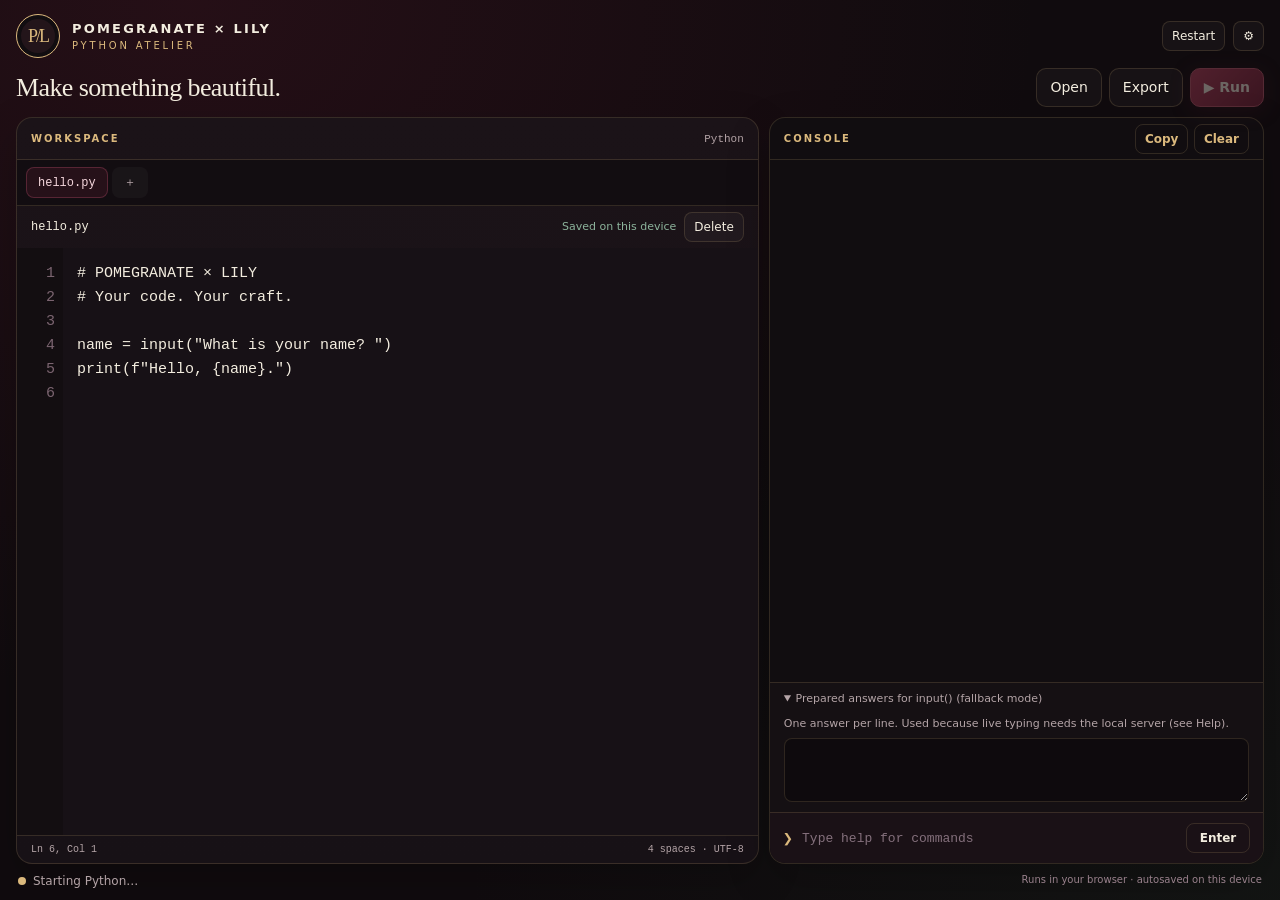
==== index.html @ aee0c2b3 "Add Atelier Coach for beginner-friendly error guidance" ====
<!DOCTYPE html>
<html lang="en">
<head>
<meta charset="utf-8">
<meta name="viewport" content="width=device-width, initial-scale=1, viewport-fit=cover, interactive-widget=resizes-content">
<meta name="theme-color" content="#160d12">
<meta name="mobile-web-app-capable" content="yes">
<meta name="apple-mobile-web-app-capable" content="yes">
<meta name="apple-mobile-web-app-status-bar-style" content="black-translucent">
<meta name="apple-mobile-web-app-title" content="Python Atelier">
<meta name="format-detection" content="telephone=no">
<link rel="manifest" href="./manifest.webmanifest">
<link rel="apple-touch-icon" sizes="180x180" href="./apple-touch-icon.png">
<link rel="icon" type="image/png" sizes="192x192" href="./icon-192.png">
<title>POMEGRANATE × LILY — Python Atelier</title>
<script src="./coi-serviceworker.js"></script>
<style>
:root{color-scheme:dark;--bg:#100b0e;--ink:#f3eddf;--mut:#b4a4a7;--gold:#dbb97d;--wine:#922f4a;--leaf:#8db49c;--line:#dbb97d29;--mono:ui-monospace,SFMono-Regular,Consolas,"Liberation Mono",monospace;--fs:15px;--vh:100dvh}
*{box-sizing:border-box}[hidden]{display:none!important}
html,body{margin:0;height:100%;background:var(--bg);color:var(--ink);font:14px/1.5 system-ui,-apple-system,"Segoe UI",sans-serif;overflow:hidden}
button,input,textarea,summary{font:inherit;color:inherit}
button{cursor:pointer;border:1px solid var(--line);background:#ffffff08;border-radius:10px;padding:8px 13px;transition:background .18s,border-color .18s,transform .18s;touch-action:manipulation}
button:hover:not(:disabled){background:#dbb97d1a;border-color:#dbb97d70}button:active:not(:disabled){transform:translateY(1px)}
button:disabled{opacity:.4;cursor:not-allowed}
:focus-visible{outline:2px solid var(--gold);outline-offset:2px}
.primary{background:linear-gradient(135deg,#b3405c,#79243b);border-color:#bd596d;font-weight:650;box-shadow:0 4px 20px #8c2c4440}
.danger{color:#f5a8b7}.tiny{font-size:12px;padding:5px 9px;border-radius:8px}.quiet{background:transparent}
.app{height:var(--vh);display:flex;flex-direction:column;padding:env(safe-area-inset-top) max(16px,env(safe-area-inset-right)) env(safe-area-inset-bottom) max(16px,env(safe-area-inset-left));background:radial-gradient(ellipse at 15% 0,#651b3040,transparent 55%),radial-gradient(ellipse at 100% 100%,#21452e2a,transparent 45%)}
.top{display:flex;align-items:center;justify-content:space-between;gap:12px;padding:14px 0 10px;flex-shrink:0}
.brand{display:flex;align-items:center;gap:12px;min-width:0}
.seal{width:44px;height:44px;flex-shrink:0;border-radius:50%;border:1px solid var(--gold);padding:0;overflow:hidden;background:#23151a;color:var(--gold);font:18px Georgia,serif;letter-spacing:-2px;box-shadow:inset 0 0 0 4px #110d10}
.seal img{width:100%;height:100%;object-fit:contain;display:block}
.bn{font-weight:600;font-size:13px;letter-spacing:2.2px}.sub{font-size:10px;letter-spacing:2.8px;text-transform:uppercase;color:var(--gold)}
.right{display:flex;align-items:center;gap:8px}
.eng{display:flex;gap:7px;align-items:center;font-size:12px;color:var(--mut);white-space:nowrap}
.dot{width:8px;height:8px;border-radius:50%;background:var(--gold)}
[data-s=ready] .dot{background:var(--leaf)}[data-s=error] .dot{background:#fa8b9f}[data-s=stopped] .dot{background:#8c7a80}[data-s=input] .dot{background:var(--leaf);box-shadow:0 0 0 4px #8db49c30}
[data-s=loading] .dot,[data-s=running] .dot,[data-s=stopping] .dot{animation:pulse 1.2s ease-in-out infinite}
@keyframes pulse{50%{opacity:.35}}
.bar{display:flex;align-items:center;justify-content:space-between;gap:12px;margin-bottom:10px;flex-shrink:0}
h1{margin:0;font:26px/1.2 Georgia,"Times New Roman",serif;letter-spacing:-.6px}
.tools{display:flex;gap:7px}
.views{display:none;gap:6px;margin-bottom:8px}.views button{flex:1}.views [aria-pressed=true]{background:#922f4a38;border-color:#b94b6c80}
.keybar{display:none;align-items:center;gap:6px;overflow-x:auto;overscroll-behavior-x:contain;padding:6px 8px;border-top:1px solid var(--line);background:#120d11;scrollbar-width:none}
.keybar::-webkit-scrollbar{display:none}.keybar button{flex:0 0 auto;min-width:40px;min-height:36px;padding:5px 9px;border-radius:8px;font:14px var(--mono);background:#ffffff08}
.ws{flex:1;min-height:0;display:grid;grid-template-columns:minmax(0,3fr) minmax(280px,2fr);gap:10px}
.panel{min-height:0;min-width:0;display:flex;flex-direction:column;border:1px solid var(--line);border-radius:16px;overflow:hidden;background:linear-gradient(180deg,#1b1318,#171116);box-shadow:0 16px 45px #0003}
.ph{display:flex;align-items:center;justify-content:space-between;gap:8px;height:42px;flex-shrink:0;padding:0 14px;border-bottom:1px solid var(--line);font-size:10px;letter-spacing:2px;color:var(--gold);font-weight:650}
.ph span.i{font:11px var(--mono);letter-spacing:0;color:var(--mut);font-weight:400}
.kbdopen{display:none;font-size:11px;letter-spacing:0;padding:5px 9px;min-height:30px}
.tabs{display:flex;gap:4px;padding:7px 9px;overflow:auto;flex-shrink:0;border-bottom:1px solid var(--line);background:#120d11}
.tab{white-space:nowrap;border-color:transparent;color:var(--mut);font:12px var(--mono);padding:6px 11px;border-radius:8px}
.tab[aria-selected=true]{background:#922f4a28;border-color:#b94b6c55;color:#f4d6dc}
.fm{display:flex;align-items:center;gap:8px;padding:6px 14px;flex-shrink:0}
.fm input{flex:1;min-width:0;border:0;background:transparent;font:12px var(--mono);padding:4px 0}
.saved{font-size:11px;color:var(--leaf);white-space:nowrap}.saved.warn{color:#ffc27a}
.es{flex:1;min-height:0;position:relative;display:flex;background:#171116}
.gut{width:46px;flex-shrink:0;margin:0;padding:14px 8px 14px 0;text-align:right;overflow:hidden;background:#130e11;color:#7b6470;font:var(--fs)/1.6 var(--mono);user-select:none}
#src{flex:1;min-width:0;resize:none;border:0;outline:0;padding:14px;margin:0;background:#171116;font:var(--fs)/1.6 var(--mono);tab-size:4;white-space:pre;overflow:auto}
.CodeMirror{height:100%;width:100%;font:var(--fs)/1.6 var(--mono);color:var(--ink);background:#171116;position:relative;overflow:hidden;direction:ltr}
.CodeMirror-scroll{overflow:scroll!important;margin-bottom:-50px;margin-right:-50px;padding-bottom:50px;height:100%;outline:0;position:relative}
.CodeMirror-sizer{position:relative;border-right:50px solid transparent}
.CodeMirror-vscrollbar,.CodeMirror-hscrollbar,.CodeMirror-scrollbar-filler,.CodeMirror-gutter-filler{position:absolute;z-index:6;display:none}
.CodeMirror-gutters{position:absolute;left:0;top:0;min-height:100%;z-index:3;background:#130e11;border-right:1px solid #dbb97d12}
.CodeMirror-gutter{white-space:normal;height:100%;display:inline-block;vertical-align:top;margin-bottom:-50px}
.CodeMirror-gutter-wrapper{position:absolute;z-index:4;background:0 0!important;border:0!important}
.CodeMirror-gutter-elt{position:absolute;cursor:default;z-index:4}
.CodeMirror-linenumber{padding:0 10px 0 7px;min-width:28px;text-align:right;color:#7b6470;white-space:nowrap}
.CodeMirror-lines{padding:14px 0;cursor:text;min-height:1px}
.CodeMirror pre.CodeMirror-line{padding:0 14px;margin:0;border:0;background:0 0;font:inherit;white-space:pre;word-wrap:normal;color:inherit;position:relative;z-index:2;overflow:visible}
.CodeMirror-wrap pre.CodeMirror-line{white-space:pre-wrap;word-break:normal}
.CodeMirror-scroll,.CodeMirror-sizer,.CodeMirror-gutter,.CodeMirror-gutters,.CodeMirror-linenumber{box-sizing:content-box}
.CodeMirror-code{outline:0}.CodeMirror-code>div{position:relative}
.CodeMirror-measure{position:absolute;width:100%;height:0;overflow:hidden;visibility:hidden}.CodeMirror-measure pre{position:static}
div.CodeMirror-cursors{visibility:hidden;position:relative;z-index:3}.CodeMirror-focused div.CodeMirror-cursors{visibility:visible}
.CodeMirror-cursor{position:absolute;pointer-events:none;border-left:2px solid var(--gold);width:0}
.CodeMirror-selected{background:#8e3c5c50}.CodeMirror-matchingbracket{color:var(--gold)!important;background:#dbb97d1c}
.CodeMirror-linebackground{position:absolute;inset:0;z-index:0}.cm-err{background:#d9446a30}
.cm-keyword{color:#ef93b0}.cm-atom,.cm-number{color:#deb980}.cm-def{color:#f1d6b3}.cm-variable{color:#eee4db}.cm-variable-2,.cm-property{color:#b5c9d8}.cm-variable-3{color:#c6b2df}.cm-operator{color:#d6bac7}.cm-comment{color:#a08492;font-style:italic}.cm-string,.cm-string-2{color:#a5c9a6}.cm-meta,.cm-builtin{color:#dfc1a2}.cm-error{color:#ff9aae}
.foot{height:28px;display:flex;align-items:center;justify-content:space-between;padding:0 14px;border-top:1px solid var(--line);font:10px var(--mono);color:var(--mut);flex-shrink:0}
.con{background:#110d10}
#out{flex:1;min-height:80px;margin:0;padding:14px;overflow:auto;overscroll-behavior:contain;font:13px/1.7 var(--mono);white-space:pre-wrap;overflow-wrap:anywhere;tab-size:4}
#out .info{color:#a996a0}#out .cmd{color:var(--gold)}#out .err{color:#f4a4b5}#out .ok{color:var(--leaf)}#out .in{color:var(--gold);font-weight:600}
#out button.jump{display:block;margin:6px 0;font:12px var(--mono);color:var(--gold)}
.coach{display:none;border-top:1px solid #dbb97d35;background:linear-gradient(180deg,#21171d,#171116);padding:11px 13px}
.coach.show{display:block}
.coachhead{display:flex;align-items:center;justify-content:space-between;gap:8px;margin-bottom:6px}
.coachhead strong{font-size:11px;letter-spacing:1.4px;color:var(--gold)}
.coachbadge{font:10px var(--mono);color:var(--mut)}
.coach p{margin:4px 0;color:#d8cbd1;font-size:12px;line-height:1.45}
.coach code{display:block;margin:8px 0;padding:8px 9px;border:1px solid var(--line);border-radius:8px;background:#0e0a0d;color:#f1e7df;font:12px/1.45 var(--mono);white-space:pre-wrap;overflow-wrap:anywhere}
.coachactions{display:flex;gap:7px;flex-wrap:wrap;margin-top:8px}
.coachactions button{font-size:11px;padding:6px 9px}
details{border-top:1px solid var(--line);background:#151013}summary{cursor:pointer;color:var(--mut);padding:8px 14px;font-size:11px}
details p{margin:0 14px 6px;color:var(--mut);font-size:11px}
details textarea{display:block;width:calc(100% - 28px);height:64px;margin:0 14px 10px;resize:vertical;background:#0e0a0d;border:1px solid var(--line);border-radius:8px;padding:8px;font:12px/1.5 var(--mono)}
.inputhint{display:none;padding:8px 13px 0;border-top:1px solid var(--line);background:#1d1a14;color:var(--leaf);font:700 11px var(--sans);letter-spacing:.2px}
.inputhint.show{display:block}
.cmdrow{display:flex;align-items:center;gap:9px;padding:10px 13px;border-top:1px solid var(--line);background:#1a1116;flex-shrink:0}
.cmdrow[data-m=input]{background:#1d1a14;box-shadow:inset 0 2px 0 var(--leaf)}
.pr{color:var(--gold);font:17px var(--mono)}
.cmdrow[data-m=input] .pr{font:700 10px var(--sans);letter-spacing:.8px;color:var(--leaf)}
.cmdrow input{flex:1;min-width:0;padding:6px 0;background:transparent;border:0;outline:0;font:13px var(--mono)}
.cmdrow input::placeholder{color:#84707c}
.cmdrow[data-m=input] input::placeholder{color:#bcaab3}
#sendb{min-width:64px;font-weight:700}
.cmdrow[data-m=input] #sendb{background:var(--berry);border-color:#d96586;color:#fff}
.bot{display:flex;justify-content:space-between;padding:8px 2px 10px;color:#99818c;font-size:10px;flex-shrink:0}
.toast{position:fixed;bottom:calc(24px + env(safe-area-inset-bottom));left:50%;transform:translate(-50%,12px);opacity:0;pointer-events:none;background:#30212a;border:1px solid var(--line);border-radius:12px;padding:10px 18px;z-index:30;font-size:13px;transition:opacity .2s,transform .2s;max-width:90vw}
.toast.show{opacity:1;transform:translate(-50%,0)}
dialog{background:#21171d;color:var(--ink);border:1px solid #dbb97d40;border-radius:18px;width:min(440px,calc(100% - 32px));padding:22px}
dialog::backdrop{background:#080508c0}dialog h2{font:22px Georgia,serif;margin:0 0 12px}dialog p,dialog li{color:var(--mut);font-size:13px}
.row{display:flex;gap:8px;justify-content:space-between;align-items:center;padding:10px 0;border-bottom:1px solid var(--line);font-size:13px}
.vh{position:absolute;width:1px;height:1px;overflow:hidden;clip:rect(0,0,0,0)}
*{scrollbar-width:thin;scrollbar-color:#68415088 transparent}
@media(max-width:800px){
 .app{padding-left:8px;padding-right:8px;height:var(--vh)}
 h1,.bn+.sub,.bot span+span{display:none}
 .bn{font-size:11px;letter-spacing:1.4px}
 .top{padding:7px 2px 6px}
 .seal{width:38px;height:38px}
 .right{gap:6px}
 .bot .eng{font-size:11px;max-width:180px;overflow:hidden;text-overflow:ellipsis}
 .kbdopen{display:inline-flex;align-items:center;gap:5px}
 .bar{margin-bottom:7px;padding:0 2px}
 .bar .tools{width:100%;justify-content:flex-end}
 .bar .tools #run,.bar .tools #stop,#openb{display:none}
 .tools button{padding:8px 10px;min-height:40px}
 .ws{order:2;grid-template-columns:1fr;gap:0}
 .panel{border-radius:12px}
 .views{order:3;display:grid;grid-template-columns:1fr minmax(104px,1.15fr) 1fr;gap:7px;margin:8px 0 0;padding:6px;border:1px solid var(--line);border-radius:15px;background:#130e12;box-shadow:0 -8px 28px #0003}
 .views button{min-height:44px;padding:8px 10px;font-weight:650}
 .views #mrun{box-shadow:none}
 .ws[data-v=code] .con,.ws[data-v=console] .ed{display:none}
 .cmdrow{padding:9px 10px}.cmdrow input,#src{font-size:16px}
 .fm{padding:5px 10px}.saved{max-width:42%;overflow:hidden;text-overflow:ellipsis}
 .ph{height:38px;padding:0 10px}.tabs{padding:6px 7px}.foot{padding:0 10px}
 .bot{order:4;padding:6px 2px 3px}
 body.coding .top,body.coding .bar,body.coding .bot,body.coding .views{display:none}
 body.coding .ed .ph,body.coding .ed .tabs,body.coding .ed .fm,body.coding .ed .foot,body.coding .ed .keybar{display:none}
 body.coding .app{padding:0;height:var(--vh);overscroll-behavior:none}
 body.coding .ws{order:1;display:block;height:100%;min-height:0}
 body.coding .panel{height:100%;border:0;border-radius:0;box-shadow:none}
 body.coding .ed{height:100%;min-height:0}
 body.coding .ed .es{height:100%;min-height:0;flex:1}
 body.coding .CodeMirror,body.coding #src{height:100%!important}
 body.coding .CodeMirror-lines{padding-top:10px;padding-bottom:14px}
 body.coding .CodeMirror pre.CodeMirror-line{padding-left:10px;padding-right:10px}
 body.coding .CodeMirror-linenumber{padding-left:4px;padding-right:8px}
}
body.coding .top,body.coding .bar,body.coding .bot,body.coding .views{display:none!important}
body.coding .ed .ph,body.coding .ed .tabs,body.coding .ed .fm,body.coding .ed .foot,body.coding .ed .keybar{display:none!important}
body.coding .app{padding:0!important;height:var(--vh);overscroll-behavior:none}
body.coding .ws{order:1!important;display:block!important;height:100%;min-height:0}
body.coding .panel{height:100%;border:0;border-radius:0;box-shadow:none}
body.coding .ed{display:flex!important;height:100%;min-height:0}
body.coding .ed .es{height:100%;min-height:0;flex:1}
body.coding .CodeMirror,body.coding #src{height:100%!important}
@media(prefers-reduced-motion:reduce){*{animation:none!important;transition:none!important}}
</style>
</head>
<body>
<div class="app">
<header class="top">
 <div class="brand"><button class="seal" id="sealb" aria-label="Upload your brand seal" title="Upload your Pomegranate × Lily seal"><span>P/L</span></button>
 <div><div class="bn">POMEGRANATE × LILY</div><div class="sub">Python atelier</div></div></div>
 <div class="right"><button class="tiny" id="restart" title="Restart Python: clears variables, runtime files and pip packages; editor files are kept">Restart</button><button class="tiny" id="sett" aria-label="Settings">⚙</button></div>
</header>
<div class="bar"><h1>Make something beautiful.</h1>
 <div class="tools"><button id="openb" title="Import text files">Open</button><button id="exp" title="Download current file">Export</button><button id="run" class="primary" disabled title="Run (Ctrl/⌘ + Enter)">▶ Run</button><button id="stop" class="danger" hidden title="Stop (Ctrl+C in the console)">■ Stop</button></div></div>
<div class="views" role="group" aria-label="Mobile workspace controls"><button id="vcode" aria-pressed="true">⌨ Code</button><button id="mrun" class="primary" disabled>▶ Run</button><button id="vcon" aria-pressed="false">▤ Console</button></div>
<main class="ws" id="ws" data-v="code">
 <section class="panel ed" aria-label="Code editor">
  <div class="ph"><span>WORKSPACE</span><span><button type="button" class="tiny quiet kbdopen" id="kbdopen" aria-label="Show coding keyboard">⌨ Keyboard</button><span class="i" id="etype">Python</span></span></div>
  <div class="tabs" id="tabs" role="tablist" aria-label="Files"></div>
  <div class="fm"><label class="vh" for="fname">Filename (Enter to rename)</label><input id="fname" spellcheck="false" autocomplete="off" autocapitalize="off"><span class="saved" id="saved" role="status">Saved on this device</span><button class="tiny" id="del" aria-label="Delete this file">Delete</button></div>
  <div class="es" id="es"><pre class="gut" id="gut" aria-hidden="true">1</pre><textarea id="src" aria-label="Source code" wrap="off" spellcheck="false" autocomplete="off" autocorrect="off" autocapitalize="off"></textarea></div>
  <div class="keybar" id="keybar" aria-label="Python coding keys">
   <button type="button" data-key="    ">Tab</button><button type="button" data-key="(">(</button><button type="button" data-key=")">)</button>
   <button type="button" data-key=":">:</button><button type="button" data-key="&quot;">"</button><button type="button" data-key="'">'</button>
   <button type="button" data-key="[">[</button><button type="button" data-key="]">]</button><button type="button" data-key="{">{</button>
   <button type="button" data-key="}">}</button><button type="button" data-key="#">#</button><button type="button" data-key="_">_</button>
  </div>
  <div class="foot"><span id="cur">Ln 1, Col 1</span><span id="einfo">4 spaces · UTF-8</span></div>
 </section>
 <section class="panel con" aria-label="Python console">
  <div class="ph"><span>CONSOLE</span><span><span class="i" id="rt"></span> <button class="tiny quiet" id="copy">Copy</button> <button class="tiny quiet" id="clear">Clear</button></span></div>
  <pre id="out" tabindex="0" role="log" aria-label="Console output"></pre>
  <section class="coach" id="coach" aria-live="polite" aria-label="Atelier Coach">
   <div class="coachhead"><strong>ATELIER COACH</strong><span class="coachbadge" id="coachbadge">Likely explanation</span></div>
   <p id="coachmsg"></p>
   <code id="coachcode" hidden></code>
   <div class="coachactions"><button type="button" class="tiny quiet" id="coachline" hidden>Show line</button><button type="button" class="tiny" id="coachapply" hidden>Apply likely fix</button><button type="button" class="tiny quiet" id="coachclose">Dismiss</button></div>
  </section>
  <details id="prep" hidden><summary>Prepared answers for input() (fallback mode)</summary><p>One answer per line. Used because live typing needs the local server (see Help).</p><textarea id="prept" aria-label="Prepared input lines" spellcheck="false"></textarea></details>
  <div class="inputhint" id="inputhint" role="status">Python is waiting for your answer ↓</div>
  <form class="cmdrow" id="cf" data-m="cmd"><span class="pr" id="pr" aria-hidden="true">❯</span><label class="vh" for="ci" id="cil">Console command</label><input id="ci" enterkeyhint="send" autocomplete="off" autocorrect="off" autocapitalize="off" spellcheck="false" placeholder="Type help for commands"><button type="submit" class="tiny quiet" id="sendb" aria-label="Enter command">Enter</button></form>
 </section>
</main>
<footer class="bot"><span class="eng" id="eng" data-s="loading" role="status" aria-live="polite"><span class="dot" aria-hidden="true"></span><span id="engl">Starting Python…</span></span><span>Runs in your browser · autosaved on this device</span></footer>
</div>
<div class="toast" id="toast" role="status"></div>
<input type="file" id="filef" multiple accept=".py,.txt,.json,.csv,.md,.yaml,.yml,.toml,.ini" hidden>
<input type="file" id="sealf" accept="image/png,image/jpeg,image/webp,image/gif" hidden>
<dialog id="sd"><h2>Your atelier.</h2>
 <div class="row"><span>Font size</span><span><button class="tiny" id="fd" aria-label="Smaller">−</button> <span id="fv">15px</span> <button class="tiny" id="fu" aria-label="Larger">＋</button></span></div>
 <div class="row"><span>Clear console on each run</span><input type="checkbox" id="clr" aria-label="Clear console on each run"></div>
 <div class="row"><span>Brand seal</span><span><button class="tiny" id="su">Upload</button> <button class="tiny" id="sr">Remove</button></span></div>
 <h2 style="margin-top:18px">Help</h2>
 <ul><li><b>Live input():</b> on GitHub Pages, <code>coi-serviceworker.js</code> enables the browser isolation required for terminal input. The first visit may reload once automatically. If isolation is unavailable (for example, in some private-browsing modes), the Prepared answers fallback appears instead.</li>
 <li><b>Stop:</b> normally interrupts the running program and keeps Python state. If the browser cannot provide cross-origin isolation, Stop safely restarts Python instead.</li>
 <li><b>Reset on restart:</b> variables, files your programs create, and pip packages are cleared. Editor files are never touched.</li></ul>
 <div style="text-align:right;margin-top:14px"><button id="sdc">Done</button></div></dialog>
<script type="text/plain" id="wsrc">
let py,runFile,ctl,data,intr,interactive=false,queue=[],seg=[],n=0,cap=0,last=0,cancelled=false,runId=0,busy=false;
const dec=new TextDecoder(),LIM=300000;
const post=(t,o={})=>postMessage({type:t,runId,...o});
function flush(){if(seg.length){post('out',{seg});seg=[];n=0}last=performance.now()}
function out(t,k){if(!t)return;if(cap>=LIM){if(cap===LIM){flush();post('out',{seg:[{t:'\n[Output limit reached; the rest of this run is not shown.]\n',k:'info'}]});cap++}return}
 t=t.slice(0,LIM-cap);cap+=t.length;const l=seg[seg.length-1];if(l&&l.k===k)l.t+=t;else seg.push({t,k});n+=t.length;if(n>4000||performance.now()-last>60)flush()}
onmessage=async({data:m})=>{
 if(m.type==='init'){try{
  if(m.ctl){ctl=new Int32Array(m.ctl);data=new Uint8Array(m.data);intr=new Int32Array(m.intr);interactive=true}
  const {loadPyodide}=await import(m.cdn+'pyodide.mjs');py=await loadPyodide({indexURL:m.cdn});
  py.FS.mkdirTree('/workspace');py.FS.chdir('/workspace');if(intr)py.setInterruptBuffer(intr);
  py.registerJsModule('pl_bridge',{write:(k,t)=>out(t,k),interactive:()=>interactive,cancelled:()=>cancelled,
   read_line(){flush();
    if(!interactive){if(queue.length){const l=queue.shift();out(l+'\n','in');return l}return null}
    Atomics.store(ctl,0,1);post('need-input');
    while(Atomics.load(ctl,0)===1)Atomics.wait(ctl,0,1);
    const s=Atomics.load(ctl,0),len=Atomics.load(ctl,1);Atomics.store(ctl,0,0);
    if(s===3){cancelled=true;return null}if(len<0)return null;
    const c=new Uint8Array(len);c.set(data.subarray(0,len));return dec.decode(c)}});
  py.runPython(m.py);runFile=py.globals.get('run_file');
  postMessage({type:'ready',runId:0,v:py.runPython('import sys\nsys.version.split()[0]')});
 }catch(e){postMessage({type:'fatal',runId:0,message:String(e&&e.message||e)})}return}
 if(!py||busy)return;busy=true;runId=m.runId;cancelled=false;cap=0;queue=m.queue||[];const t0=performance.now();let st='ok';
 try{
  for(const f of m.removed)try{py.FS.unlink('/workspace/'+f)}catch{}
  for(const k in m.files)py.FS.writeFile('/workspace/'+k,m.files[k]);
  if(m.type==='run'){
   post('progress',{label:'Loading packages…'});
   try{await py.loadPackagesFromImports(m.imports)}catch(e){out('Package load problem: '+e.message+'\n','err')}
   post('progress',{label:'Running Python'});st=runFile(m.file,JSON.stringify(m.args));
  }else if(m.op==='ls'){
   const rows=py.FS.readdir('/workspace').filter(f=>f!=='.'&&f!=='..').sort().map(f=>{const s=py.FS.stat('/workspace/'+f);return (py.FS.isDir(s.mode)?f+'/':f)+'  '+s.size+' B'+(m.names.includes(f)?'':'  (runtime only)')});
   out((rows.join('\n')||'(empty)')+'\n','out');
  }else if(m.op==='cat'){
   if(/[\/\\]/.test(m.arg))throw Error('Use a plain filename.');
   const t=py.FS.readFile('/workspace/'+m.arg,{encoding:'utf8'});out(t.slice(0,100000)+(t.endsWith('\n')?'':'\n'),'out');
  }else if(m.op==='pip'){
   post('progress',{label:'Installing packages…'});py.globals.set('_pk',m.args.join(' '));
   await py.loadPackage('micropip');await py.runPythonAsync('import micropip\nawait micropip.install(_pk.split())');out('Installed: '+m.args.join(' ')+' (cleared when Python restarts)\n','ok');
  }
 }catch(e){out(String(e&&e.message||e)+'\n','err');st='error'}
 flush();busy=false;post('done',{st,ms:performance.now()-t0});
};
</script>
<script type="text/plain" id="psrc">
import sys, io, builtins, traceback, importlib, linecache, types, os, json, atexit
import pl_bridge as B
sys.dont_write_bytecode = True
class _W(io.RawIOBase):
    def __init__(s, k): s.k = k
    def writable(s): return True
    def write(s, b):
        B.write(s.k, bytes(b).decode('utf-8', 'replace')); return len(b)
class _In(io.TextIOBase):
    def readable(s): return True
    def readline(s, size=-1):
        l = B.read_line()
        return '' if l is None else l + '\n'
OUT = io.TextIOWrapper(_W('out'), encoding='utf-8', errors='backslashreplace', write_through=True)
ERR = io.TextIOWrapper(_W('err'), encoding='utf-8', errors='backslashreplace', write_through=True)
IN = _In()
def _input(prompt=''):
    if prompt != '': sys.stdout.write(str(prompt))
    sys.stdout.flush()
    l = B.read_line()
    if l is None:
        if B.cancelled(): raise KeyboardInterrupt
        raise EOFError('EOF when reading a line' if B.interactive() else
            'input() needs an answer but no prepared answers are left (add lines under "Prepared answers", or use serve.py for live typing).')
    return l
def run_file(name, args_json):
    path = '/workspace/' + name
    sys.stdout, sys.stderr, sys.stdin, builtins.input = OUT, ERR, IN, _input
    sys.argv = [name] + json.loads(args_json)
    os.chdir('/workspace')
    if '/workspace' not in sys.path: sys.path.insert(0, '/workspace')
    for k, m in list(sys.modules.items()):
        f = getattr(m, '__file__', None)
        if isinstance(f, str) and f.startswith('/workspace/'): del sys.modules[k]
    importlib.invalidate_caches(); linecache.clearcache()
    main = types.ModuleType('__main__'); main.__file__ = path
    old = sys.modules.get('__main__'); sys.modules['__main__'] = main
    status = 'ok'
    try:
        with open(path, encoding='utf-8') as f: code = compile(f.read(), path, 'exec')
        exec(code, main.__dict__)
    except SystemExit as e:
        if e.code not in (None, 0):
            ERR.write('Program exited with status %s\n' % e.code if isinstance(e.code, int) else '%s\n' % e.code)
            status = 'error'
    except BaseException as e:
        status = 'error'
        tb = e.__traceback__.tb_next if e.__traceback__ else None
        te = traceback.TracebackException(type(e), e, tb)
        te.stack = traceback.StackSummary.from_list([f for f in te.stack if f.filename != run_file.__code__.co_filename])
        ERR.write(''.join(te.format()).replace('File "/workspace/', 'File "'))
        if isinstance(e, SyntaxError):
            msg = getattr(e, 'msg', '') or ''
            if 'Perhaps you forgot a comma?' in msg:
                ERR.write('\nAtelier hint: Python is guessing here. Check the highlighted line, especially just before the ^ marker. Two values may need a comma, but the real problem could also be a missing operator, quote, bracket, or other separator.\n')
        if isinstance(e, ModuleNotFoundError) and e.name:
            ERR.write('Hint: "%s" is not a built-in module. If it is a pure-Python package, type  pip install %s  in the console, then Run again.\n' % (e.name, e.name.split('.')[0]))
    finally:
        try: atexit._run_exitfuncs()
        except BaseException: pass
        if old is not None: sys.modules['__main__'] = old
    return status
</script>
<script>
'use strict';
const $=id=>document.getElementById(id);
const KEY='pl.atelier.v2',OLD='pl.atelier.v1',SK='pl.atelier.v2.seal',HK='pl.atelier.v2.hist',PK='pl.atelier.v2.prefs';
const CDN='https://cdn.jsdelivr.net/pyodide/v314.0.7/full/';
const iso=self.crossOriginIsolated===true&&typeof SharedArrayBuffer==='function';
const store={get(k){try{return localStorage.getItem(k)}catch{return null}},set(k,v){try{localStorage.setItem(k,v);return true}catch{return false}}};
const okName=n=>typeof n==='string'&&n&&n.length<=100&&n!=='.'&&n!=='..'&&!/[\/\\\x00-\x1f\x7f]/.test(n);
const starter='# POMEGRANATE × LILY\n# Your code. Your craft.\n\nname = input("What is your name? ")\nprint(f"Hello, {name}.")\n';
let files=Object.create(null),active='',seal=store.get(SK)||'',prefs={fs:15,clr:false},saveOK=true,timer=0,cm=null,docs=Object.create(null),hist=[],hi=0,draft='',errText='';
(function load(){let s=null;try{s=JSON.parse(store.get(KEY)||store.get(OLD)||'null')}catch{}
 if(s&&s.files&&typeof s.files==='object')for(const[n,t]of Object.entries(s.files))if(okName(n)&&typeof t==='string')files[n]=t;
 if(!Object.keys(files).length)files['hello.py']=starter;
 active=files[s&&s.active]!==undefined?s.active:Object.keys(files)[0];
 if(!seal&&s&&/^data:image\//.test(s.seal||''))seal=s.seal;
 try{prefs={...prefs,...JSON.parse(store.get(PK)||'{}')}}catch{}try{hist=JSON.parse(store.get(HK)||'[]').filter(x=>typeof x==='string').slice(-100)}catch{}hi=hist.length;
 if(store.get(KEY)===null&&!store.set(KEY,JSON.stringify({files,active}))){saveOK=false}})();
function toast(m){const t=$('toast');t.textContent=m;t.classList.add('show');clearTimeout(toast.t);toast.t=setTimeout(()=>t.classList.remove('show'),3000)}
function setSaved(m,warn){$('saved').textContent=m;$('saved').classList.toggle('warn',!!warn)}
function persist(){clearTimeout(timer);files[active]=ed.get();saveOK=store.set(KEY,JSON.stringify({files,active}));
 setSaved(saveOK?'Saved on this device':'⚠ NOT saved — storage blocked or full. Export your files.',!saveOK)}
function changed(){files[active]=ed.get();setSaved('Saving…',true);clearTimeout(timer);timer=setTimeout(persist,400);if(cm)cm.eachLine(l=>cm.removeLineClass(l,'background','cm-err'))}
function savePrefs(){store.set(PK,JSON.stringify(prefs))}
/* ---------- editor (CodeMirror when available, textarea otherwise; every edit path ends in changed()) ---------- */
const ta=$('src');let gutN=0;
const ed={get:()=>cm?cm.getValue():ta.value,focus:()=>cm?cm.focus():ta.focus(),
 goto(line){if(cm){cm.setCursor(line-1,0);cm.addLineClass(line-1,'background','cm-err');cm.scrollIntoView({line:line-1,ch:0},80);cm.focus()}else{const i=ta.value.split('\n').slice(0,line-1).join('\n').length+(line>1?1:0);ta.focus();ta.setSelectionRange(i,i)}}};
function doc(n){return docs[n]||(docs[n]=CodeMirror.Doc(files[n],n.endsWith('.py')?'python':null))}
function gutter(){const c=ta.value.split('\n').length;if(c!==gutN){gutN=c;$('gut').textContent=Array.from({length:c},(_,i)=>i+1).join('\n')}$('gut').scrollTop=ta.scrollTop}
function cursor(){let l,c;if(cm){const p=cm.getCursor();l=p.line+1;c=p.ch+1}else{const b=ta.value.slice(0,ta.selectionStart).split('\n');l=b.length;c=b[b.length-1].length+1}$('cur').textContent='Ln '+l+', Col '+c}
let codingBaseH=0,sawKeyboard=false;
function mobileCoding(on){
 if(on&&!matchMedia('(max-width:800px)').matches)return;
 const was=document.body.classList.contains('coding');
 document.body.classList.toggle('coding',!!on);
 if(on&&!was){codingBaseH=Math.round((window.visualViewport&&visualViewport.height)||innerHeight);sawKeyboard=false}
 requestAnimationFrame(()=>{if(cm)cm.refresh()})
}
$('es').addEventListener('pointerdown',()=>mobileCoding(true),true);
$('es').addEventListener('touchstart',()=>mobileCoding(true),{capture:true,passive:true});
ta.addEventListener('focus',()=>mobileCoding(true));
ta.addEventListener('blur',()=>setTimeout(()=>{const a=document.activeElement;if(a!==ta&&!(a&&a.closest&&a.closest('.CodeMirror')))mobileCoding(false)},120));
document.addEventListener('focusin',e=>{const t=e.target;if(t===ta||(t&&t.closest&&t.closest('.CodeMirror')))mobileCoding(true)},true);
document.addEventListener('focusout',()=>setTimeout(()=>{const a=document.activeElement;if(a!==ta&&!(a&&a.closest&&a.closest('.CodeMirror')))mobileCoding(false)},120),true);
ta.addEventListener('input',()=>{changed();gutter();cursor()});ta.addEventListener('scroll',gutter);['click','keyup'].forEach(e=>ta.addEventListener(e,cursor));
ta.addEventListener('keydown',e=>{if(e.isComposing)return;const a=ta.selectionStart,b=ta.selectionEnd;
 const ins=s=>{e.preventDefault();ta.setRangeText(s,a,b,'end');ta.dispatchEvent(new Event('input',{bubbles:true}))};
 if(e.key==='Tab'&&!e.shiftKey)ins('    ');else if(e.key==='Enter'&&!e.ctrlKey&&!e.metaKey){const ln=ta.value.slice(0,a).split('\n').pop();ins('\n'+ln.match(/^\s*/)[0]+(/:\s*(#.*)?$/.test(ln)?'    ':''))}});
function insertKey(s){if(cm){cm.replaceSelection(s,'end');cm.focus();return}const a=ta.selectionStart,b=ta.selectionEnd;ta.focus();ta.setRangeText(s,a,b,'end');ta.dispatchEvent(new Event('input',{bubbles:true}))}
$('keybar').addEventListener('pointerdown',e=>{const b=e.target.closest('button[data-key]');if(!b)return;e.preventDefault();insertKey(b.dataset.key)});
function showFile(){if(cm){cm.swapDoc(doc(active))}else{ta.value=files[active];gutN=0;gutter()}$('etype').textContent=active.endsWith('.py')?'Python':'Text';tabs();cursor()}
function switchFile(n){if(n===active)return;persist();active=n;showFile();persist();ed.focus()}
function tabs(){const b=$('tabs');b.replaceChildren();for(const n in files){const t=document.createElement('button');t.className='tab';t.textContent=n;t.setAttribute('role','tab');t.setAttribute('aria-selected',String(n===active));t.tabIndex=n===active?0:-1;t.onclick=()=>switchFile(n);b.append(t)}
 const add=document.createElement('button');add.className='tab';add.textContent='＋';add.setAttribute('aria-label','New file');add.onclick=newFile;b.append(add);
 $('fname').value=active;const s=b.querySelector('[aria-selected=true]');if(s)s.scrollIntoView({block:'nearest',inline:'nearest'});sync()}
$('tabs').addEventListener('keydown',e=>{const k=Object.keys(files),i=k.indexOf(active);const j={ArrowRight:i+1,ArrowLeft:i-1,Home:0,End:k.length-1}[e.key];if(j===undefined)return;e.preventDefault();switchFile(k[(j+k.length)%k.length]);$('tabs').querySelector('[aria-selected=true]').focus()});
function newFile(){let n='untitled.py',i=2;while(n in files)n='untitled_'+i+++'.py';persist();files[n]='';active=n;showFile();persist();$('fname').focus();$('fname').select();toast('Name your file, then press Enter')}
function rename(){const n=$('fname').value.trim();if(n===active)return;if(!okName(n)){toast('Use a filename without slashes.');$('fname').value=active;return}if(n in files){toast('That name is taken.');$('fname').value=active;return}
 persist();files[n]=files[active];delete files[active];if(docs[active]){docs[n]=docs[active];delete docs[active];if(cm)cm.setOption('mode',n.endsWith('.py')?'python':null)}active=n;persist();tabs();$('etype').textContent=n.endsWith('.py')?'Python':'Text';toast('Renamed. Python sees the new name on the next run.')}
$('fname').onkeydown=e=>{if(e.key==='Enter'){e.preventDefault();rename();ed.focus()}else if(e.key==='Escape'){e.target.value=active;ed.focus()}};$('fname').onblur=rename;
$('del').onclick=()=>{if(!confirm('Delete "'+active+'" from your editor files? This cannot be undone.'))return;delete files[active];delete docs[active];if(!Object.keys(files).length)files['main.py']='';active=Object.keys(files)[0];showFile();persist()};
$('openb').onclick=()=>$('filef').click();
$('filef').onchange=async e=>{let last=null,c=0;for(const f of e.target.files){if(!okName(f.name)||f.size>2e6){toast('Skipped '+f.name+' (bad name or over 2 MB).');continue}let n=f.name,i=2;while(n in files){const d=f.name.lastIndexOf('.');n=(d>0?f.name.slice(0,d):f.name)+'_'+i+++(d>0?f.name.slice(d):'')}
 try{files[n]=await f.text();last=n;c++}catch{toast('Could not read '+f.name)}}e.target.value='';if(last){persist();active=last;showFile();persist();toast(c+' file'+(c>1?'s':'')+' imported')}};
$('exp').onclick=()=>{persist();const u=URL.createObjectURL(new Blob([files[active]],{type:'text/plain;charset=utf-8'})),a=document.createElement('a');a.href=u;a.download=active;document.body.append(a);a.click();a.remove();setTimeout(()=>URL.revokeObjectURL(u),1000);toast('Exported '+active)};
/* ---------- console ---------- */
const con=$('out');let pend=[],raf=0,clen=0;
function write(t,k='out'){if(!t)return;pend.push([t,k]);if(!raf)raf=requestAnimationFrame(drain)}
function drain(){raf=0;const stick=con.scrollHeight-con.scrollTop-con.clientHeight<60;
 for(const[t,k]of pend){const s=con.lastChild;if(s&&s.dataset&&s.dataset.k===k)s.firstChild.appendData(t);else{const e=document.createElement('span');e.dataset.k=k;e.className=k;e.textContent=t;con.append(e)}clen+=t.length}pend=[];
 while(clen>200000&&con.firstChild!==con.lastChild){clen-=con.firstChild.textContent.length;con.firstChild.remove()}if(stick)con.scrollTop=con.scrollHeight}
function clearCon(){pend=[];con.replaceChildren();clen=0}
$('clear').onclick=clearCon;
$('copy').onclick=async()=>{try{await navigator.clipboard.writeText(con.textContent);toast('Console copied')}catch{const r=document.createRange();r.selectNodeContents(con);const s=getSelection();s.removeAllRanges();s.addRange(r);toast('Selected — use your device’s Copy')}};

/* ---------- Atelier Coach: beginner-friendly error interpretation ---------- */
const coach={file:null,line:0,replacement:null,original:null};
function hideCoach(){coach.file=null;coach.line=0;coach.replacement=null;coach.original=null;$('coach').classList.remove('show');$('coachcode').hidden=true;$('coachline').hidden=true;$('coachapply').hidden=true}
$('coachclose').onclick=hideCoach;

function editDistance(a,b){
 a=a||'';b=b||'';const d=Array.from({length:b.length+1},(_,i)=>i);
 for(let i=1;i<=a.length;i++){let prev=d[0];d[0]=i;for(let j=1;j<=b.length;j++){const tmp=d[j];d[j]=Math.min(d[j]+1,d[j-1]+1,prev+(a[i-1]===b[j-1]?0:1));prev=tmp}}return d[b.length]
}
function definedNames(src){
 const s=new Set();for(const m of src.matchAll(/^\s*([A-Za-z_]\w*)\s*=(?!=)/gm))s.add(m[1]);
 for(const m of src.matchAll(/^\s*def\s+([A-Za-z_]\w*)\s*\(([^)]*)\)/gm)){s.add(m[1]);for(const p of m[2].split(',')){const n=p.trim().split(/[=:]/)[0].trim();if(/^[_A-Za-z]\w*$/.test(n))s.add(n)}}
 for(const m of src.matchAll(/^\s*for\s+([A-Za-z_]\w*)\s+in\b/gm))s.add(m[1]);
 return [...s]
}
function analyzeError(err){
 const loc=[...err.matchAll(/File "([^"]+)", line (\d+)/g)].pop();
 const file=loc&&loc[1] in files?loc[1]:active,line=loc?+loc[2]:0,src=files[file]||'',rows=src.split('\n'),raw=line?rows[line-1]||'':'';
 let msg='Python found an error here. Read the original traceback above, then check this line and the line just before it.',code='',replacement=null,badge='Likely explanation';

 if(/Perhaps you forgot a comma\?/i.test(err)){
   msg='Python is guessing that two pieces of code may need a separator. Check just before the ^ marker. A comma is one possibility, but a missing operator, quote, bracket, or other separator can produce the same message.';
   const fix=raw.replace(/(["'])\s+([A-Za-z_]\w*)/,'$1, $2');
   if(fix!==raw){code=fix;replacement=fix;badge='Possible fix — verify it'}
 }else if(/SyntaxError: expected ':'/i.test(err) || (/SyntaxError/i.test(err)&&/^\s*(if|elif|else|for|while|def|class|try|except|finally|with|match|case)\b/.test(raw)&&!/:\s*(#.*)?$/.test(raw))){
   msg='This kind of Python statement normally ends with a colon. It looks like the block header is missing one.';
   replacement=raw.replace(/\s*$/,'')+':';code=replacement;badge='High-confidence fix'
 }else if(/SyntaxError/i.test(err)&&/^\s*(if|elif|while)\b/.test(raw)&&/(^|[^=!<>])=([^=]|$)/.test(raw)){
   msg='It looks like you are testing a condition, but this line uses =, which assigns a value. For a comparison, you probably meant ==.';
   replacement=raw.replace(/(^|[^=!<>])=([^=]|$)/,'$1==$2');code=replacement;badge='High-confidence fix'
 }else if(/unterminated string literal|EOL while scanning string literal/i.test(err)){
   msg='Python reached the end of the line before the string was closed. Check that the opening quote has a matching closing quote.';code=raw
 }else if(/was never closed|unmatched ['")\]}]/i.test(err)){
   msg='Python sees an opening or closing bracket/parenthesis that does not have a matching partner. Check this line and the line just before it.';code=raw
 }else if(/IndentationError: expected an indented block/i.test(err)){
   msg='Python expected code inside the block. The next line after a statement ending in : normally needs indentation (usually four spaces).';code=raw
 }else if(/IndentationError|TabError/i.test(err)){
   msg='Python is reading the indentation differently than you intended. Check the leading spaces on this line and nearby lines. This Atelier uses four spaces for indentation.';code=raw
 }else{
   const nm=err.match(/NameError: name ['"]([^'"]+)['"] is not defined/);
   if(nm){
     const bad=nm[1],names=definedNames(src),near=names.map(n=>[n,editDistance(bad,n)]).sort((a,b)=>a[1]-b[1])[0];
     msg='Python does not know what '+bad+' refers to yet. Check whether you meant to create it earlier or whether the name is misspelled.';
     if(near&&near[1]<=2){code='Did you mean: '+near[0]+' ?';badge='Possible typo'}
   }else if(/AttributeError: ['"]builtin_function_or_method['"] object has no attribute/i.test(err)){
     msg='This often happens when a method was referenced but not called before chaining another method. Check whether you forgot parentheses, for example .strip().lower() instead of .strip.lower().';code=raw
   }else if(/ValueError: invalid literal for int\(\)/i.test(err)){
     msg='Your code asked int() to convert text that is not a valid whole number. Check the value coming from input() before converting it.';
   }else if(/TypeError: can only concatenate str/i.test(err)){
     msg='Python is trying to join text with a non-text value using +. Convert the other value with str(...), or use print() with commas / an f-string.';
   }else if(/ModuleNotFoundError/i.test(err)){
     msg='Python cannot find that module in the current runtime. If it is a compatible pure-Python package, install it in the Console with pip install <package>, then run again.';
   }else if(/TypeError/i.test(err)){
     msg='Your syntax is valid, but Python received a type of value that this operation does not support. Read the final TypeError line above and compare the values used on this line.';code=raw
   }else if(/SyntaxError/i.test(err)){
     msg='Python could not parse this statement. The ^ marker is where Python finally got confused, but the actual mistake may be slightly before it. Check punctuation, quotes, brackets, operators, and colons.';code=raw
   }
 }
 return {file,line,raw,msg,code,replacement,badge}
}
function showCoach(err){
 const a=analyzeError(err);coach.file=a.file;coach.line=a.line;coach.original=a.raw;coach.replacement=a.replacement;
 $('coachmsg').textContent=a.msg;$('coachbadge').textContent=a.badge||'Likely explanation';
 $('coachcode').hidden=!a.code;$('coachcode').textContent=a.code||'';
 $('coachline').hidden=!(a.file&&a.line);$('coachapply').hidden=!a.replacement;
 $('coach').classList.add('show');
}
$('coachline').onclick=()=>{if(!coach.file||!coach.line)return;switchFile(coach.file);view('code');ed.goto(coach.line)};
$('coachapply').onclick=()=>{if(!coach.file||!coach.line||!coach.replacement)return;const rows=(files[coach.file]||'').split('\n');
 if(rows[coach.line-1]!==coach.original){toast('That line changed — run again before applying the suggestion.');return}
 rows[coach.line-1]=coach.replacement;files[coach.file]=rows.join('\n');if(docs[coach.file]){docs[coach.file]=CodeMirror.Doc(files[coach.file],coach.file.endsWith('.py')?'python':null)}
 active=coach.file;showFile();persist();view('code');ed.goto(coach.line);toast('Likely fix applied — review it, then Run again.');hideCoach()};

/* ---------- Python runtime lifecycle ---------- */
const rt={w:null,st:'loading',cur:0,seq:0,synced:new Map(),waiting:false,stopping:false,after:'ready',ver:'',t0:0,first:true};
const busy=()=>rt.st==='running'||rt.st==='input'||rt.st==='stopping';
function status(st,label){rt.st=st;$('eng').dataset.s=st;$('engl').textContent=label;sync()}
function sync(){const b=busy(),s=rt.st,can=s==='ready'||s==='stopped'||s==='error';$('run').disabled=!can;$('run').textContent=s==='error'?'↻ Retry':'▶ Run';$('stop').hidden=!b;
 const mb=$('mrun');if(mb){mb.disabled=!(can||b);mb.textContent=b?'■ Stop':s==='error'?'↻ Retry':'▶ Run';mb.classList.toggle('danger',b)}
 const inp=s==='input';$('cf').dataset.m=inp?'input':'cmd';$('pr').textContent=inp?'INPUT':'❯';$('cil').textContent=inp?'Answer for input()':'Console command';
 $('inputhint').classList.toggle('show',inp);$('inputhint').hidden=!inp;
 $('sendb').textContent=inp?'Send':'Enter';$('sendb').setAttribute('aria-label',inp?'Send program input':'Enter console command');
 $('ci').placeholder=inp?'Type your answer here…':b?'Running… (Ctrl+C to stop)':'Type help for commands';$('ci').disabled=b&&!inp}
const view=v=>{$('ws').dataset.v=v;$('vcode').setAttribute('aria-pressed',String(v==='code'));$('vcon').setAttribute('aria-pressed',String(v==='console'))};
function forceKeyboard(){
 view('code');mobileCoding(true);
 if(cm){cm.focus();const inp=cm.getInputField&&cm.getInputField();if(inp)inp.focus({preventScroll:true});requestAnimationFrame(()=>cm.refresh())}
 else ta.focus({preventScroll:true});
}
$('vcode').onclick=()=>{view('code');ed.focus()};$('kbdopen').onclick=forceKeyboard;
$('vcon').onclick=()=>{view('console');$('ci').focus()};
function boot(label){
 clearTimeout(rt.grace);clearTimeout(rt.bt);if(rt.w)rt.w.terminate();rt.waiting=false;rt.stopping=false;rt.synced=new Map();rt.cur=++rt.seq;
 status('loading',label||'Starting Python…');
 let w;try{const u=URL.createObjectURL(new Blob([$('wsrc').textContent],{type:'text/javascript'}));w=new Worker(u,{type:'module'});setTimeout(()=>URL.revokeObjectURL(u),10000)}catch(e){status('error','Python unavailable');write('Could not start the Python worker: '+e.message+'\n','err');return}
 rt.w=w;if(iso){rt.ctl=new Int32Array(new SharedArrayBuffer(8));rt.data=new Uint8Array(new SharedArrayBuffer(65536));rt.intr=new Int32Array(new SharedArrayBuffer(4))}
 const fail=m=>{if(rt.w!==w)return;clearTimeout(rt.bt);w.terminate();status('error','Python failed to load');write(m+'\nCheck your connection, then press Retry. The editor still works and your files are safe.\n','err')};
 rt.bt=setTimeout(()=>fail('Python startup timed out.'),120000);setTimeout(()=>{if(rt.w===w&&rt.st==='loading')$('engl').textContent='Still loading (first load ~10 MB)…'},8000);
 w.onerror=e=>{e.preventDefault();fail(e.message||'Worker failed to start.')};
 w.onmessage=({data:m})=>{if(rt.w!==w)return;onMsg(m)};
 w.postMessage({type:'init',cdn:CDN,py:$('psrc').textContent,ctl:rt.ctl&&rt.ctl.buffer,data:rt.data&&rt.data.buffer,intr:rt.intr&&rt.intr.buffer})}
function onMsg(m){
 if(m.type==='ready'){clearTimeout(rt.bt);rt.ver=m.v;const s=rt.after;rt.after='ready';status(s,s==='stopped'?'Stopped · Python '+m.v+' ready':'Ready · Python '+m.v);
  if(rt.first){rt.first=false;write('POMEGRANATE × LILY / PYTHON ATELIER\n','cmd');write(iso?'Ready. Press Run — input() prompts appear here and you answer in the box below.\n\n':'Ready in fallback input mode. Live terminal input is unavailable in this browser session — see ⚙ Help.\n\n','info')}return}
 if(m.type==='fatal'){clearTimeout(rt.bt);rt.w.terminate();status('error','Python failed to load');write(m.message+'\nCheck your connection, then press Retry. Your files are safe.\n','err');return}
 if(m.runId!==rt.cur)return;
 if(m.type==='out'){for(const s of m.seg){write(s.t,s.k);if(s.k==='err'&&errText.length<30000)errText+=s.t}}
 else if(m.type==='progress'){if(rt.st==='running')$('engl').textContent=m.label}
 else if(m.type==='need-input'){rt.waiting=true;status('input','Waiting for your input');view('console');$('ci').focus();toast('Python is waiting — type your answer below, then tap Send')}
 else if(m.type==='done'){clearTimeout(rt.grace);const was=rt.stopping,s=((performance.now()-rt.t0)/1000).toFixed(2)+'s';rt.waiting=false;rt.stopping=false;$('rt').textContent=s;
  if(was){write('\n■ Stopped · '+s+' · Python and runtime files kept\n','err');status('stopped','Stopped · Python '+rt.ver+' ready')}
  else{if(rt.kind==='run'){if(m.st==='ok')write('\n✓ Finished · '+s+'\n','ok');else write('\n✗ Exited with an error · '+s+'\n','err')}status('ready','Ready · Python '+rt.ver)}
  if(!was&&rt.kind==='run'&&m.st!=='ok'){jumpLink();showCoach(errText)}errText=''}}
function jumpLink(){let hit=null;for(const x of errText.matchAll(/File "([^"]+)", line (\d+)/g))if(x[1] in files)hit=x;if(!hit)return;
 const b=document.createElement('button');b.className='jump tiny';b.textContent='↳ Go to '+hit[1]+', line '+hit[2];b.onclick=()=>{switchFile(hit[1]);view('code');ed.goto(+hit[2])};drain();con.append(b);con.scrollTop=con.scrollHeight}
function go(m){if(!(rt.st==='ready'||rt.st==='stopped'))return false;persist();
 const upd={},rem=[];for(const n in files)if(rt.synced.get(n)!==files[n])upd[n]=files[n];for(const n of rt.synced.keys())if(!(n in files))rem.push(n);
 rt.synced=new Map(Object.entries(files));rt.cur=++rt.seq;rt.t0=performance.now();rt.stopping=false;rt.waiting=false;errText='';rt.kind=m.type;
 if(iso){Atomics.store(rt.intr,0,0);Atomics.store(rt.ctl,0,0)}
 status('running',m.type==='run'?'Running '+m.file:'Working…');
 const prepared=iso?[]:$('prept').value.replace(/\r\n?/g,'\n').replace(/\n$/,'').split('\n').filter((_,i,a)=>a.length>1||a[0]!=='');
 rt.w.postMessage({...m,runId:rt.cur,files:upd,removed:rem,names:Object.keys(files),queue:prepared,
  imports:Object.entries(files).filter(([n])=>n.endsWith('.py')).map(e=>e[1]).join('\n')});return true}
function run(name=active,args=[]){if(rt.st==='error'){boot();return}if(!(rt.st==='ready'||rt.st==='stopped')){toast(busy()?'Already running — press Stop first.':'Python is still loading.');return}
 if(!name.endsWith('.py')){toast('Select a .py file to run.');return}hideCoach();if(prefs.clr)clearCon();view('console');
 write('\n❯ python '+name+(args.length?' '+args.join(' '):'')+'\n','cmd');go({type:'run',file:name,args})}
function hardStop(){clearTimeout(rt.grace);write('\n■ Stopped. Python was restarted: variables, runtime files and pip packages were reset. Editor files are untouched.\n','err');rt.after='stopped';boot('Restarting Python…')}
function stop(){if(!busy())return;if(rt.stopping||!iso){hardStop();return}
 rt.stopping=true;status('stopping','Stopping…');
 if(rt.waiting){rt.waiting=false;Atomics.store(rt.ctl,0,3);Atomics.notify(rt.ctl,0)}else Atomics.store(rt.intr,0,2);
 rt.grace=setTimeout(hardStop,1500)}
function answer(line,eof){const b=eof?new Uint8Array(0):new TextEncoder().encode(line.slice(0,8000));rt.data.set(b);Atomics.store(rt.ctl,1,eof?-1:b.length);
 write(eof?'^D\n':line+'\n','in');rt.waiting=false;status('running','Running '+active);Atomics.store(rt.ctl,0,2);Atomics.notify(rt.ctl,0)}
const HELP='Commands\n  python <file.py> [args]  run an editor file (python3 works too)\n  ls | cat <file>          list / show files in Python’s workspace\n  pip install <pkg>…       pure-Python packages (cowsay, pyfiglet, inflect…); reset on restart\n  clear | help\n↑ / ↓ history · Ctrl+C stop · Ctrl+D end of input\nRuntime files (made by your programs) and pip packages are cleared on Restart; editor files never are.\n';
function cmd(s){s=s.trim();if(!s)return;hist.push(s);hist=hist.slice(-100);hi=hist.length;draft='';store.set(HK,JSON.stringify(hist));write('❯ '+s+'\n','cmd');
 const a=(s.match(/"[^"]*"|'[^']*'|\S+/g)||[]).map(x=>x.replace(/^(["'])(.*)\1$/,'$2')),c=a.shift();
 if(c==='clear')return clearCon();if(c==='help')return write(HELP,'info');
 if(c==='python'||c==='python3'){if(!a[0]||!(a[0] in files)||!a[0].endsWith('.py'))return write('Usage: python <file.py> — pick one of your editor files.\n','err');if(!(rt.st==='ready'||rt.st==='stopped'))return toast('Python is not ready.');return void go({type:'run',file:a[0],args:a.slice(1)})}
 if(c==='ls'||(c==='cat'&&a.length===1)||(c==='pip'&&a[0]==='install'&&a.length>1)){if(!(rt.st==='ready'||rt.st==='stopped'))return toast('Python is not ready.');return void go({type:'fs',op:c,arg:a[0],args:a.slice(1)})}
 write(c+': not a command here. Type help.\n','err')}
$('cf').onsubmit=e=>{e.preventDefault();const v=$('ci').value;$('ci').value='';if(rt.st==='input')answer(v,false);else if(!busy())cmd(v)};
$('ci').onkeydown=e=>{if(e.ctrlKey&&e.key.toLowerCase()==='c'&&!getSelection().toString()){e.preventDefault();stop()}
 else if(e.ctrlKey&&e.key.toLowerCase()==='d'&&rt.st==='input'){e.preventDefault();answer('',true)}
 else if(rt.st!=='input'&&e.key==='ArrowUp'){e.preventDefault();if(hi===hist.length)draft=e.target.value;if(hi>0)e.target.value=hist[--hi]}
 else if(rt.st!=='input'&&e.key==='ArrowDown'){e.preventDefault();if(hi<hist.length){hi++;e.target.value=hi===hist.length?draft:hist[hi]}}};
$('run').onclick=()=>run();$('stop').onclick=stop;$('mrun').onclick=()=>busy()?stop():run();
$('restart').onclick=()=>{if(busy()&&!confirm('Stop the running program and restart Python?'))return;write('\n↻ Restarting Python — variables, runtime files and pip packages are reset. Editor files are untouched.\n','info');boot('Restarting Python…')};
/* ---------- seal, settings, shortcuts, mobile keyboard, lifecycle ---------- */
function showSeal(){const b=$('sealb');b.replaceChildren();if(seal){const i=document.createElement('img');i.src=seal;i.alt='Pomegranate × Lily seal';b.append(i)}else{const s=document.createElement('span');s.textContent='P/L';b.append(s)}}
$('sealb').onclick=$('su').onclick=()=>$('sealf').click();
$('sr').onclick=()=>{seal='';try{localStorage.removeItem(SK)}catch{}showSeal()};
$('sealf').onchange=e=>{const f=e.target.files[0];e.target.value='';if(!f||!/^image\/(png|jpeg|webp|gif)$/.test(f.type))return toast('Choose a PNG, JPEG, WebP or GIF image.');
 const u=URL.createObjectURL(f),im=new Image();im.onload=()=>{const k=Math.min(1,320/Math.max(im.width,im.height)),c=document.createElement('canvas');c.width=Math.max(1,Math.round(im.width*k));c.height=Math.max(1,Math.round(im.height*k));c.getContext('2d').drawImage(im,0,0,c.width,c.height);URL.revokeObjectURL(u);seal=c.toDataURL('image/png');showSeal();toast(store.set(SK,seal)?'Your seal is in place.':'Seal shown for now only — storage is full.')};
 im.onerror=()=>{URL.revokeObjectURL(u);toast('Could not read that image.')};im.src=u};
function applyPrefs(){document.documentElement.style.setProperty('--fs',prefs.fs+'px');$('fv').textContent=prefs.fs+'px';$('clr').checked=!!prefs.clr;if(cm)cm.refresh()}
$('sett').onclick=()=>$('sd').showModal();$('sdc').onclick=()=>$('sd').close();
$('fd').onclick=()=>{prefs.fs=Math.max(12,prefs.fs-1);applyPrefs();savePrefs()};$('fu').onclick=()=>{prefs.fs=Math.min(24,prefs.fs+1);applyPrefs();savePrefs()};$('clr').onchange=e=>{prefs.clr=e.target.checked;savePrefs()};
document.addEventListener('keydown',e=>{if(!(e.metaKey||e.ctrlKey))return;if(e.key==='Enter'){e.preventDefault();if(!$('sd').open)run()}else if(e.key.toLowerCase()==='s'){e.preventDefault();persist();toast(saveOK?'Saved on this device. Export for a backup.':'Browser storage is unavailable — use Export.')}},true);
const vv=window.visualViewport;if(vv){let lastH=0;const f=()=>{const h=Math.round(vv.height);document.documentElement.style.setProperty('--vh',h+'px');
 if(document.body.classList.contains('coding')&&codingBaseH){if(h<codingBaseH-90)sawKeyboard=true;else if(sawKeyboard&&h>codingBaseH-45)mobileCoding(false)}
 if(cm&&Math.abs(h-lastH)>24)requestAnimationFrame(()=>cm.refresh());lastH=h};vv.addEventListener('resize',f);vv.addEventListener('scroll',f);f()}
window.addEventListener('pagehide',persist);document.addEventListener('visibilitychange',()=>{if(document.hidden)persist()});
window.addEventListener('beforeunload',e=>{if(!saveOK){e.preventDefault();e.returnValue=''}});
window.addEventListener('storage',e=>{if(e.key===KEY)toast('Another tab changed your workspace. Reload before editing here to avoid overwriting it.')});
function loadScript(u){return new Promise((ok,no)=>{const s=document.createElement('script');s.src=u;s.crossOrigin='anonymous';s.onload=ok;s.onerror=()=>no(Error('x'));document.head.append(s)})}
async function enhance(){try{const b='https://cdn.jsdelivr.net/npm/codemirror@5.65.18/';await loadScript(b+'lib/codemirror.js');await Promise.all([loadScript(b+'mode/python/python.js'),loadScript(b+'addon/edit/matchbrackets.js')]);
 persist();cm=CodeMirror.fromTextArea(ta,{mode:null,lineNumbers:true,indentUnit:4,tabSize:4,indentWithTabs:false,matchBrackets:true,inputStyle:'textarea',viewportMargin:20,screenReaderLabel:'Source code',
  extraKeys:{Tab:c=>c.somethingSelected()?c.indentSelection('add'):c.replaceSelection('    ','end'),'Shift-Tab':c=>c.indentSelection('subtract')}});
 $('gut').hidden=true;cm.on('focus',()=>mobileCoding(true));cm.on('blur',()=>setTimeout(()=>mobileCoding(false),80));cm.on('change',changed);cm.on('cursorActivity',cursor);showFile();applyPrefs()}catch{$('einfo').textContent='Plain editor (no highlighting) · 4 spaces'}}
showSeal();applyPrefs();showFile();
if(!iso){$('prep').hidden=false;$('prep').open=true;$('fst').textContent='Runs in your browser · fallback input mode · autosaved on this device'}
if(!saveOK)setSaved('⚠ NOT saved — browser storage is blocked. Export your files.',true);
boot();enhance();
</script>
</body>
</html>
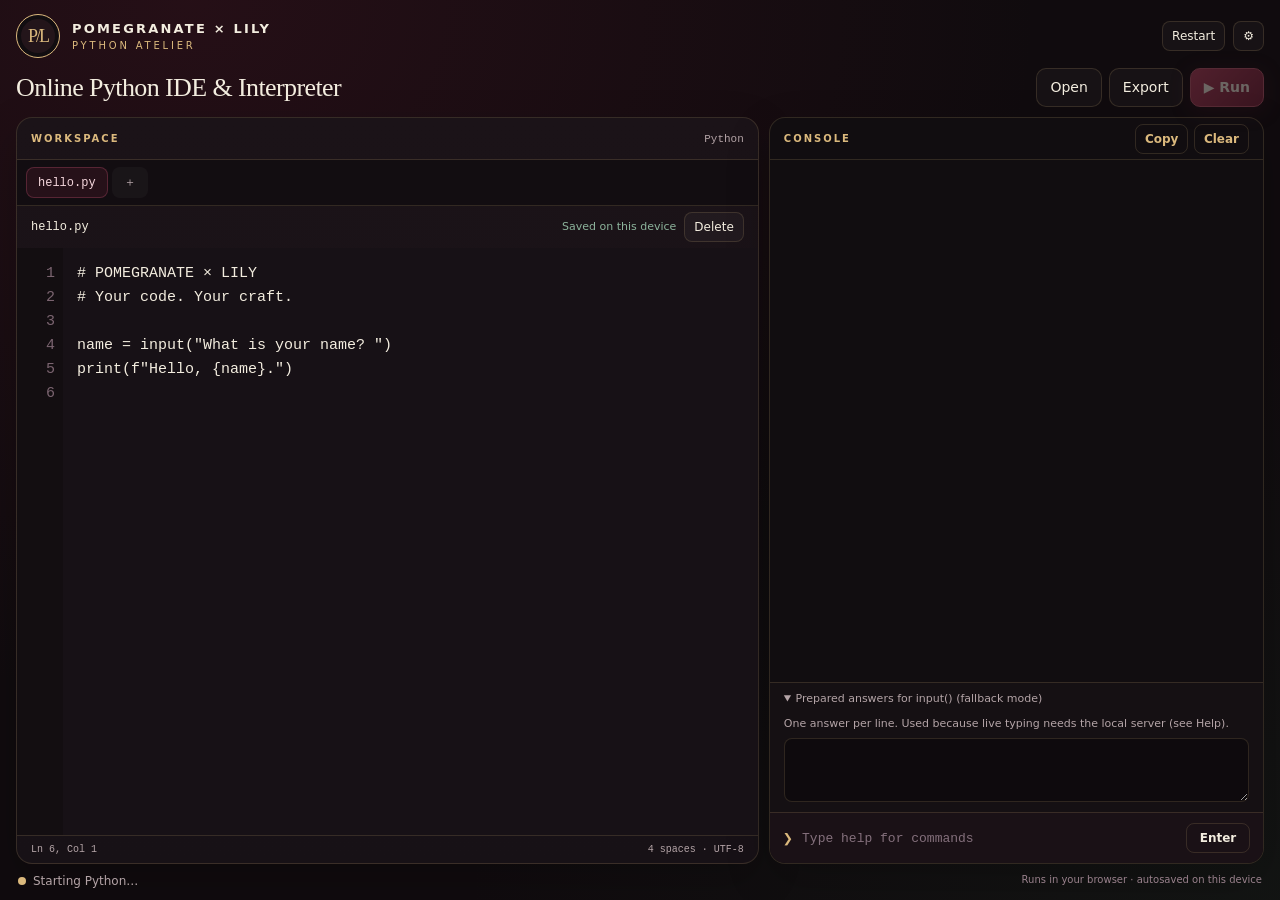
==== commit 48c83fd3: "Improve Python IDE search labeling and metadata" ====
--- a/index.html
+++ b/index.html
@@ -12,7 +12,17 @@
 <link rel="manifest" href="./manifest.webmanifest">
 <link rel="apple-touch-icon" sizes="180x180" href="./apple-touch-icon.png">
 <link rel="icon" type="image/png" sizes="192x192" href="./icon-192.png">
-<title>POMEGRANATE × LILY — Python Atelier</title>
+<title>Online Python IDE &amp; Interpreter — POMEGRANATE × LILY</title>
+<meta name="description" content="Free online Python IDE, editor and interpreter for writing and running Python in your browser. Includes a Python 3.14 runtime, console, mobile coding tools and Atelier Coach guidance.">
+<meta name="robots" content="index,follow">
+<link rel="canonical" href="https://editorhw12-max.github.io/Python-Engine/">
+<meta property="og:type" content="website">
+<meta property="og:title" content="Online Python IDE & Interpreter — POMEGRANATE × LILY">
+<meta property="og:description" content="Write and run Python online in a browser-based IDE with a real console, mobile coding tools and beginner-friendly Atelier Coach guidance.">
+<meta property="og:url" content="https://editorhw12-max.github.io/Python-Engine/">
+<meta name="twitter:card" content="summary">
+<meta name="twitter:title" content="Online Python IDE & Interpreter — POMEGRANATE × LILY">
+<meta name="twitter:description" content="A free online Python editor and interpreter with a browser runtime, console and Atelier Coach guidance.">
 <script src="./coi-serviceworker.js"></script>
 <style>
 :root{color-scheme:dark;--bg:#100b0e;--ink:#f3eddf;--mut:#b4a4a7;--gold:#dbb97d;--wine:#922f4a;--leaf:#8db49c;--line:#dbb97d29;--mono:ui-monospace,SFMono-Regular,Consolas,"Liberation Mono",monospace;--fs:15px;--vh:100dvh}
@@ -91,6 +101,11 @@
 .coach code{display:block;margin:8px 0;padding:8px 9px;border:1px solid var(--line);border-radius:8px;background:#0e0a0d;color:#f1e7df;font:12px/1.45 var(--mono);white-space:pre-wrap;overflow-wrap:anywhere}
 .coachactions{display:flex;gap:7px;flex-wrap:wrap;margin-top:8px}
 .coachactions button{font-size:11px;padding:6px 9px}
+.suggest{position:absolute;left:54px;right:10px;bottom:10px;z-index:12;display:none;max-height:min(210px,42vh);overflow:auto;border:1px solid #dbb97d55;border-radius:12px;background:#171116f5;box-shadow:0 12px 34px #0009;backdrop-filter:blur(10px)}
+.suggest.show{display:block}.suggesthead{position:sticky;top:0;display:flex;justify-content:space-between;gap:10px;padding:7px 10px;border-bottom:1px solid var(--line);background:#1e151bf2;font-size:9px;letter-spacing:1.2px;color:var(--gold)}
+.suggesthead span{letter-spacing:0;color:var(--mut);font:10px var(--mono);overflow:hidden;text-overflow:ellipsis;white-space:nowrap}.sugitem{width:100%;display:flex;align-items:flex-start;gap:9px;text-align:left;border:0;border-radius:0;border-bottom:1px solid #dbb97d14;padding:8px 10px;background:transparent}
+.sugitem:last-child{border-bottom:0}.sugitem code{flex:0 0 auto;color:#f1d6b3;font:12px var(--mono)}.sugitem span{min-width:0;color:var(--mut);font-size:11px;line-height:1.35}
+@media(max-width:800px){.suggest{left:10px;right:10px;bottom:8px}}
 details{border-top:1px solid var(--line);background:#151013}summary{cursor:pointer;color:var(--mut);padding:8px 14px;font-size:11px}
 details p{margin:0 14px 6px;color:var(--mut);font-size:11px}
 details textarea{display:block;width:calc(100% - 28px);height:64px;margin:0 14px 10px;resize:vertical;background:#0e0a0d;border:1px solid var(--line);border-radius:8px;padding:8px;font:12px/1.5 var(--mono)}
@@ -115,7 +130,7 @@
 *{scrollbar-width:thin;scrollbar-color:#68415088 transparent}
 @media(max-width:800px){
  .app{padding-left:8px;padding-right:8px;height:var(--vh)}
- h1,.bn+.sub,.bot span+span{display:none}
+ h1,.bn+.sub,.bot > span + span{display:none}
  .bn{font-size:11px;letter-spacing:1.4px}
  .top{padding:7px 2px 6px}
  .seal{width:38px;height:38px}
@@ -128,7 +143,7 @@
  .tools button{padding:8px 10px;min-height:40px}
  .ws{order:2;grid-template-columns:1fr;gap:0}
  .panel{border-radius:12px}
- .views{order:3;display:grid;grid-template-columns:1fr minmax(104px,1.15fr) 1fr;gap:7px;margin:8px 0 0;padding:6px;border:1px solid var(--line);border-radius:15px;background:#130e12;box-shadow:0 -8px 28px #0003}
+ .views{order:3;display:grid;grid-template-columns:.9fr .9fr minmax(92px,1.05fr) 1fr;gap:6px;margin:8px 0 0;padding:6px;border:1px solid var(--line);border-radius:15px;background:#130e12;box-shadow:0 -8px 28px #0003}
  .views button{min-height:44px;padding:8px 10px;font-weight:650}
  .views #mrun{box-shadow:none}
  .ws[data-v=code] .con,.ws[data-v=console] .ed{display:none}
@@ -166,15 +181,17 @@
  <div><div class="bn">POMEGRANATE × LILY</div><div class="sub">Python atelier</div></div></div>
  <div class="right"><button class="tiny" id="restart" title="Restart Python: clears variables, runtime files and pip packages; editor files are kept">Restart</button><button class="tiny" id="sett" aria-label="Settings">⚙</button></div>
 </header>
-<div class="bar"><h1>Make something beautiful.</h1>
+<div class="bar"><h1>Online Python IDE &amp; Interpreter</h1>
  <div class="tools"><button id="openb" title="Import text files">Open</button><button id="exp" title="Download current file">Export</button><button id="run" class="primary" disabled title="Run (Ctrl/⌘ + Enter)">▶ Run</button><button id="stop" class="danger" hidden title="Stop (Ctrl+C in the console)">■ Stop</button></div></div>
-<div class="views" role="group" aria-label="Mobile workspace controls"><button id="vcode" aria-pressed="true">⌨ Code</button><button id="mrun" class="primary" disabled>▶ Run</button><button id="vcon" aria-pressed="false">▤ Console</button></div>
+<div class="views" role="group" aria-label="Mobile workspace controls"><button id="vcode" aria-pressed="true">Code</button><button id="kbdopen" aria-label="Show coding keyboard">⌨ Keyboard</button><button id="mrun" class="primary" disabled>▶ Run</button><button id="vcon" aria-pressed="false">Console</button></div>
 <main class="ws" id="ws" data-v="code">
  <section class="panel ed" aria-label="Code editor">
-  <div class="ph"><span>WORKSPACE</span><span><button type="button" class="tiny quiet kbdopen" id="kbdopen" aria-label="Show coding keyboard">⌨ Keyboard</button><span class="i" id="etype">Python</span></span></div>
+  <div class="ph"><span>WORKSPACE</span><span class="i" id="etype">Python</span></div>
   <div class="tabs" id="tabs" role="tablist" aria-label="Files"></div>
   <div class="fm"><label class="vh" for="fname">Filename (Enter to rename)</label><input id="fname" spellcheck="false" autocomplete="off" autocapitalize="off"><span class="saved" id="saved" role="status">Saved on this device</span><button class="tiny" id="del" aria-label="Delete this file">Delete</button></div>
-  <div class="es" id="es"><pre class="gut" id="gut" aria-hidden="true">1</pre><textarea id="src" aria-label="Source code" wrap="off" spellcheck="false" autocomplete="off" autocorrect="off" autocapitalize="off"></textarea></div>
+  <div class="es" id="es"><pre class="gut" id="gut" aria-hidden="true">1</pre><textarea id="src" aria-label="Source code" wrap="off" spellcheck="false" autocomplete="off" autocorrect="off" autocapitalize="off"></textarea>
+   <div class="suggest" id="suggest" role="listbox" aria-label="Python suggestions"><div class="suggesthead"><strong>PYTHON GUIDE</strong><span id="suggestwhy">Context suggestions</span></div><div id="suggestlist"></div></div>
+  </div>
   <div class="keybar" id="keybar" aria-label="Python coding keys">
    <button type="button" data-key="    ">Tab</button><button type="button" data-key="(">(</button><button type="button" data-key=")">)</button>
    <button type="button" data-key=":">:</button><button type="button" data-key="&quot;">"</button><button type="button" data-key="'">'</button>
@@ -205,6 +222,7 @@
 <dialog id="sd"><h2>Your atelier.</h2>
  <div class="row"><span>Font size</span><span><button class="tiny" id="fd" aria-label="Smaller">−</button> <span id="fv">15px</span> <button class="tiny" id="fu" aria-label="Larger">＋</button></span></div>
  <div class="row"><span>Clear console on each run</span><input type="checkbox" id="clr" aria-label="Clear console on each run"></div>
+ <div class="row"><span>Coach suggestions</span><input type="checkbox" id="sgt" aria-label="Show context-aware Python suggestions"></div>
  <div class="row"><span>Brand seal</span><span><button class="tiny" id="su">Upload</button> <button class="tiny" id="sr">Remove</button></span></div>
  <h2 style="margin-top:18px">Help</h2>
  <ul><li><b>Live input():</b> on GitHub Pages, <code>coi-serviceworker.js</code> enables the browser isolation required for terminal input. The first visit may reload once automatically. If isolation is unavailable (for example, in some private-browsing modes), the Prepared answers fallback appears instead.</li>
@@ -329,7 +347,7 @@
 const store={get(k){try{return localStorage.getItem(k)}catch{return null}},set(k,v){try{localStorage.setItem(k,v);return true}catch{return false}}};
 const okName=n=>typeof n==='string'&&n&&n.length<=100&&n!=='.'&&n!=='..'&&!/[\/\\\x00-\x1f\x7f]/.test(n);
 const starter='# POMEGRANATE × LILY\n# Your code. Your craft.\n\nname = input("What is your name? ")\nprint(f"Hello, {name}.")\n';
-let files=Object.create(null),active='',seal=store.get(SK)||'',prefs={fs:15,clr:false},saveOK=true,timer=0,cm=null,docs=Object.create(null),hist=[],hi=0,draft='',errText='';
+let files=Object.create(null),active='',seal=store.get(SK)||'',prefs={fs:15,clr:false,suggest:true},saveOK=true,timer=0,cm=null,docs=Object.create(null),hist=[],hi=0,draft='',errText='',suggestTimer=0;
 (function load(){let s=null;try{s=JSON.parse(store.get(KEY)||store.get(OLD)||'null')}catch{}
  if(s&&s.files&&typeof s.files==='object')for(const[n,t]of Object.entries(s.files))if(okName(n)&&typeof t==='string')files[n]=t;
  if(!Object.keys(files).length)files['hello.py']=starter;
@@ -341,7 +359,7 @@
 function setSaved(m,warn){$('saved').textContent=m;$('saved').classList.toggle('warn',!!warn)}
 function persist(){clearTimeout(timer);files[active]=ed.get();saveOK=store.set(KEY,JSON.stringify({files,active}));
  setSaved(saveOK?'Saved on this device':'⚠ NOT saved — storage blocked or full. Export your files.',!saveOK)}
-function changed(){files[active]=ed.get();setSaved('Saving…',true);clearTimeout(timer);timer=setTimeout(persist,400);if(cm)cm.eachLine(l=>cm.removeLineClass(l,'background','cm-err'))}
+function changed(){files[active]=ed.get();setSaved('Saving…',true);clearTimeout(timer);timer=setTimeout(persist,400);if(cm)cm.eachLine(l=>cm.removeLineClass(l,'background','cm-err'));scheduleSuggest()}
 function savePrefs(){store.set(PK,JSON.stringify(prefs))}
 /* ---------- editor (CodeMirror when available, textarea otherwise; every edit path ends in changed()) ---------- */
 const ta=$('src');let gutN=0;
@@ -349,7 +367,48 @@
  goto(line){if(cm){cm.setCursor(line-1,0);cm.addLineClass(line-1,'background','cm-err');cm.scrollIntoView({line:line-1,ch:0},80);cm.focus()}else{const i=ta.value.split('\n').slice(0,line-1).join('\n').length+(line>1?1:0);ta.focus();ta.setSelectionRange(i,i)}}};
 function doc(n){return docs[n]||(docs[n]=CodeMirror.Doc(files[n],n.endsWith('.py')?'python':null))}
 function gutter(){const c=ta.value.split('\n').length;if(c!==gutN){gutN=c;$('gut').textContent=Array.from({length:c},(_,i)=>i+1).join('\n')}$('gut').scrollTop=ta.scrollTop}
-function cursor(){let l,c;if(cm){const p=cm.getCursor();l=p.line+1;c=p.ch+1}else{const b=ta.value.slice(0,ta.selectionStart).split('\n');l=b.length;c=b[b.length-1].length+1}$('cur').textContent='Ln '+l+', Col '+c}
+function cursor(){let l,c;if(cm){const p=cm.getCursor();l=p.line+1;c=p.ch+1}else{const b=ta.value.slice(0,ta.selectionStart).split('\n');l=b.length;c=b[b.length-1].length+1}$('cur').textContent='Ln '+l+', Col '+c;scheduleSuggest()}
+
+/* ---------- context-aware Python guide (advisory only; never blocks Run) ---------- */
+const PY_BUILTINS=[
+ ['print','print(','print(value, …)','Display values in the console.'],['input','input(','input(prompt)','Read text from the user.'],['len','len(','len(obj)','Count items.'],
+ ['str','str(','str(obj)','Convert a value to text.'],['int','int(','int(value)','Convert to a whole number.'],['float','float(','float(value)','Convert to a decimal number.'],
+ ['bool','bool(','bool(value)','Convert to True or False.'],['list','list(','list(iterable)','Create a list.'],['dict','dict(','dict(…)','Create a dictionary.'],
+ ['set','set(','set(iterable)','Create a set.'],['tuple','tuple(','tuple(iterable)','Create a tuple.'],['range','range(','range(stop)','Generate a sequence of integers.'],
+ ['enumerate','enumerate(','enumerate(iterable)','Pair values with indexes.'],['zip','zip(','zip(…)','Pair values from iterables.'],['sorted','sorted(','sorted(iterable)','Return a sorted list.'],
+ ['sum','sum(','sum(iterable)','Add numeric values.'],['min','min(','min(…)','Return the smallest value.'],['max','max(','max(…)','Return the largest value.'],
+ ['abs','abs(','abs(number)','Return absolute value.'],['round','round(','round(number)','Round a number.'],['type','type(','type(obj)','Show a value’s type.'],
+ ['isinstance','isinstance(','isinstance(obj, type)','Check whether a value has a type.'],['open','open(','open(file, mode)','Open a file.']
+];
+const PY_METHODS={
+ str:[['lower','lower()','Make text lowercase.'],['upper','upper()','Make text uppercase.'],['strip','strip()','Remove whitespace at both ends.'],['lstrip','lstrip()','Remove whitespace at the start.'],['rstrip','rstrip()','Remove whitespace at the end.'],['split','split(','Split text into pieces.'],['replace','replace(','Replace part of a string.'],['startswith','startswith(','Check how text begins.'],['endswith','endswith(','Check how text ends.'],['find','find(','Find the position of text.'],['count','count(','Count occurrences.'],['join','join(','Join strings together.'],['capitalize','capitalize()','Capitalize the first character.'],['title','title()','Title-case the text.']],
+ list:[['append','append(','Add one item to the end.'],['extend','extend(','Add several items.'],['insert','insert(','Insert an item at a position.'],['remove','remove(','Remove the first matching item.'],['pop','pop(','Remove and return an item.'],['sort','sort(','Sort this list in place.'],['reverse','reverse()','Reverse this list in place.'],['clear','clear()','Remove every item.'],['index','index(','Find an item’s position.'],['count','count(','Count matching items.'],['copy','copy()','Make a shallow copy.']],
+ dict:[['get','get(','Read a key with an optional fallback.'],['keys','keys()','View the keys.'],['values','values()','View the values.'],['items','items()','View key/value pairs.'],['update','update(','Add or replace key/value pairs.'],['pop','pop(','Remove a key and return its value.'],['setdefault','setdefault(','Read a key or create a default.'],['copy','copy()','Make a shallow copy.'],['clear','clear()','Remove every item.']]
+};
+function hideSuggest(){clearTimeout(suggestTimer);$('suggest').classList.remove('show');$('suggestlist').replaceChildren()}
+function scheduleSuggest(){clearTimeout(suggestTimer);if(prefs.suggest===false||!active.endsWith('.py'))return hideSuggest();suggestTimer=setTimeout(updateSuggest,260)}
+function editorContext(){const src=ed.get(),pos=cm?cm.indexFromPos(cm.getCursor()):ta.selectionStart,before=src.slice(0,pos),line=before.split('\n').pop();return{src,pos,line}}
+function inferType(name,src){
+ const tests=[['str',new RegExp('\\b'+name+'\\s*=\\s*(?:input\\s*\\(|[\\\'"])')],['int',new RegExp('\\b'+name+'\\s*=\\s*int\\s*\\(')],['float',new RegExp('\\b'+name+'\\s*=\\s*float\\s*\\(')],['list',new RegExp('\\b'+name+'\\s*=\\s*(?:\\[|list\\s*\\()')],['dict',new RegExp('\\b'+name+'\\s*=\\s*(?:\\{|dict\\s*\\()')]];
+ for(const [t,r] of tests)if(r.test(src))return t;return ''}
+function usedStrings(src){const out=[],seen=new Set();for(const m of src.matchAll(/(["'])([^\n"'\\]{1,80})\1/g)){const v=m[2];if(!seen.has(v)){seen.add(v);out.push(v)}if(out.length>=8)break}return out}
+function suggestionItems(){
+ const {src,line}=editorContext(),items=[];
+ const dot=line.match(/\b([A-Za-z_]\w*)\.([A-Za-z_]\w*)?$/);
+ if(dot){const type=inferType(dot[1],src),prefix=(dot[2]||'').toLowerCase(),methods=PY_METHODS[type]||[];for(const [name,insert,detail] of methods)if(name.startsWith(prefix))items.push({label:name+(insert.endsWith('(')?'(...)':''),insert:insert.slice(prefix.length),detail});return{why:type?type+' methods for '+dot[1]:'No inferred type',items:items.slice(0,8)}}
+ const op=line.match(/\b([A-Za-z_]\w*)\s*(==|!=|<=|>=|<|>)\s*([A-Za-z_]\w*)?$/);
+ if(op){const partial=(op[3]||'').toLowerCase(),type=inferType(op[1],src);if(!partial&&type==='str')for(const s of usedStrings(src))items.push({label:'"'+s+'"',insert:'"'+s.replace(/"/g,'\\"')+'"',detail:'Text already used in this file.'});
+  for(const v of ['True','False','None'])if(!partial||v.toLowerCase().startsWith(partial))items.push({label:v,insert:v.slice(op[3]?op[3].length:0),detail:v==='None'?'No value.':'Boolean value.'});
+  for(const n of definedNames(src))if(n!==op[1]&&(!partial||n.toLowerCase().startsWith(partial)))items.push({label:n,insert:n.slice(op[3]?op[3].length:0),detail:'Name already defined in this file.'});
+  if(!partial&&type==='str'&&!items.some(x=>x.label.startsWith('"')))items.unshift({label:'"text"',insert:'""',back:1,detail:'input() returns text, so a string is often compared here.'});
+  return{why:'values that can follow '+op[2],items:items.slice(0,8)}}
+ const word=line.match(/(?:^|[^.\w])([A-Za-z_]\w*)$/);if(word){const p=word[1].toLowerCase();for(const [name,insert,label,detail] of PY_BUILTINS)if(name.startsWith(p))items.push({label,insert:insert.slice(word[1].length),detail});for(const n of definedNames(src))if(n.toLowerCase().startsWith(p)&&n!==word[1])items.push({label:n,insert:n.slice(word[1].length),detail:'Name already defined in this file.'});return{why:'Python built-ins and names in this file',items:items.slice(0,8)}}
+ return{why:'',items:[]}
+}
+function applySuggestion(x){if(cm){cm.replaceSelection(x.insert,'end');if(x.back){const p=cm.getCursor();cm.setCursor(p.line,Math.max(0,p.ch-x.back))}cm.focus()}else{const a=ta.selectionStart,b=ta.selectionEnd;ta.setRangeText(x.insert,a,b,'end');if(x.back)ta.setSelectionRange(ta.selectionStart-x.back,ta.selectionStart-x.back);ta.dispatchEvent(new Event('input',{bubbles:true}));ta.focus()}hideSuggest()}
+function updateSuggest(){if(prefs.suggest===false||!active.endsWith('.py'))return hideSuggest();const r=suggestionItems();$('suggestwhy').textContent=r.why||'Context suggestions';const box=$('suggestlist');box.replaceChildren();if(!r.items.length)return $('suggest').classList.remove('show');
+ for(const x of r.items){const b=document.createElement('button');b.type='button';b.className='sugitem';b.setAttribute('role','option');const code=document.createElement('code');code.textContent=x.label;const d=document.createElement('span');d.textContent=x.detail;b.append(code,d);b.onpointerdown=e=>{e.preventDefault();applySuggestion(x)};box.append(b)}$('suggest').classList.add('show')}
+document.addEventListener('keydown',e=>{if(e.key==='Escape')hideSuggest()},true);
 let codingBaseH=0,sawKeyboard=false;
 function mobileCoding(on){
  if(on&&!matchMedia('(max-width:800px)').matches)return;
@@ -370,7 +429,7 @@
  if(e.key==='Tab'&&!e.shiftKey)ins('    ');else if(e.key==='Enter'&&!e.ctrlKey&&!e.metaKey){const ln=ta.value.slice(0,a).split('\n').pop();ins('\n'+ln.match(/^\s*/)[0]+(/:\s*(#.*)?$/.test(ln)?'    ':''))}});
 function insertKey(s){if(cm){cm.replaceSelection(s,'end');cm.focus();return}const a=ta.selectionStart,b=ta.selectionEnd;ta.focus();ta.setRangeText(s,a,b,'end');ta.dispatchEvent(new Event('input',{bubbles:true}))}
 $('keybar').addEventListener('pointerdown',e=>{const b=e.target.closest('button[data-key]');if(!b)return;e.preventDefault();insertKey(b.dataset.key)});
-function showFile(){if(cm){cm.swapDoc(doc(active))}else{ta.value=files[active];gutN=0;gutter()}$('etype').textContent=active.endsWith('.py')?'Python':'Text';tabs();cursor()}
+function showFile(){hideSuggest();if(cm){cm.swapDoc(doc(active))}else{ta.value=files[active];gutN=0;gutter()}$('etype').textContent=active.endsWith('.py')?'Python':'Text';tabs();cursor()}
 function switchFile(n){if(n===active)return;persist();active=n;showFile();persist();ed.focus()}
 function tabs(){const b=$('tabs');b.replaceChildren();for(const n in files){const t=document.createElement('button');t.className='tab';t.textContent=n;t.setAttribute('role','tab');t.setAttribute('aria-selected',String(n===active));t.tabIndex=n===active?0:-1;t.onclick=()=>switchFile(n);b.append(t)}
  const add=document.createElement('button');add.className='tab';add.textContent='＋';add.setAttribute('aria-label','New file');add.onclick=newFile;b.append(add);
@@ -480,7 +539,7 @@
  $('ci').placeholder=inp?'Type your answer here…':b?'Running… (Ctrl+C to stop)':'Type help for commands';$('ci').disabled=b&&!inp}
 const view=v=>{$('ws').dataset.v=v;$('vcode').setAttribute('aria-pressed',String(v==='code'));$('vcon').setAttribute('aria-pressed',String(v==='console'))};
 function forceKeyboard(){
- view('code');mobileCoding(true);
+ view('code');
  if(cm){cm.focus();const inp=cm.getInputField&&cm.getInputField();if(inp)inp.focus({preventScroll:true});requestAnimationFrame(()=>cm.refresh())}
  else ta.focus({preventScroll:true});
 }
@@ -549,9 +608,9 @@
 $('sealf').onchange=e=>{const f=e.target.files[0];e.target.value='';if(!f||!/^image\/(png|jpeg|webp|gif)$/.test(f.type))return toast('Choose a PNG, JPEG, WebP or GIF image.');
  const u=URL.createObjectURL(f),im=new Image();im.onload=()=>{const k=Math.min(1,320/Math.max(im.width,im.height)),c=document.createElement('canvas');c.width=Math.max(1,Math.round(im.width*k));c.height=Math.max(1,Math.round(im.height*k));c.getContext('2d').drawImage(im,0,0,c.width,c.height);URL.revokeObjectURL(u);seal=c.toDataURL('image/png');showSeal();toast(store.set(SK,seal)?'Your seal is in place.':'Seal shown for now only — storage is full.')};
  im.onerror=()=>{URL.revokeObjectURL(u);toast('Could not read that image.')};im.src=u};
-function applyPrefs(){document.documentElement.style.setProperty('--fs',prefs.fs+'px');$('fv').textContent=prefs.fs+'px';$('clr').checked=!!prefs.clr;if(cm)cm.refresh()}
+function applyPrefs(){document.documentElement.style.setProperty('--fs',prefs.fs+'px');$('fv').textContent=prefs.fs+'px';$('clr').checked=!!prefs.clr;$('sgt').checked=prefs.suggest!==false;if(prefs.suggest===false)hideSuggest();if(cm)cm.refresh()}
 $('sett').onclick=()=>$('sd').showModal();$('sdc').onclick=()=>$('sd').close();
-$('fd').onclick=()=>{prefs.fs=Math.max(12,prefs.fs-1);applyPrefs();savePrefs()};$('fu').onclick=()=>{prefs.fs=Math.min(24,prefs.fs+1);applyPrefs();savePrefs()};$('clr').onchange=e=>{prefs.clr=e.target.checked;savePrefs()};
+$('fd').onclick=()=>{prefs.fs=Math.max(12,prefs.fs-1);applyPrefs();savePrefs()};$('fu').onclick=()=>{prefs.fs=Math.min(24,prefs.fs+1);applyPrefs();savePrefs()};$('clr').onchange=e=>{prefs.clr=e.target.checked;savePrefs()};$('sgt').onchange=e=>{prefs.suggest=e.target.checked;savePrefs();if(prefs.suggest)scheduleSuggest();else hideSuggest()};
 document.addEventListener('keydown',e=>{if(!(e.metaKey||e.ctrlKey))return;if(e.key==='Enter'){e.preventDefault();if(!$('sd').open)run()}else if(e.key.toLowerCase()==='s'){e.preventDefault();persist();toast(saveOK?'Saved on this device. Export for a backup.':'Browser storage is unavailable — use Export.')}},true);
 const vv=window.visualViewport;if(vv){let lastH=0;const f=()=>{const h=Math.round(vv.height);document.documentElement.style.setProperty('--vh',h+'px');
  if(document.body.classList.contains('coding')&&codingBaseH){if(h<codingBaseH-90)sawKeyboard=true;else if(sawKeyboard&&h>codingBaseH-45)mobileCoding(false)}
@@ -571,3 +630,5 @@
 </script>
 </body>
 </html>
+
+<!-- pages-redeploy: 2026-10-05 incident recovery -->
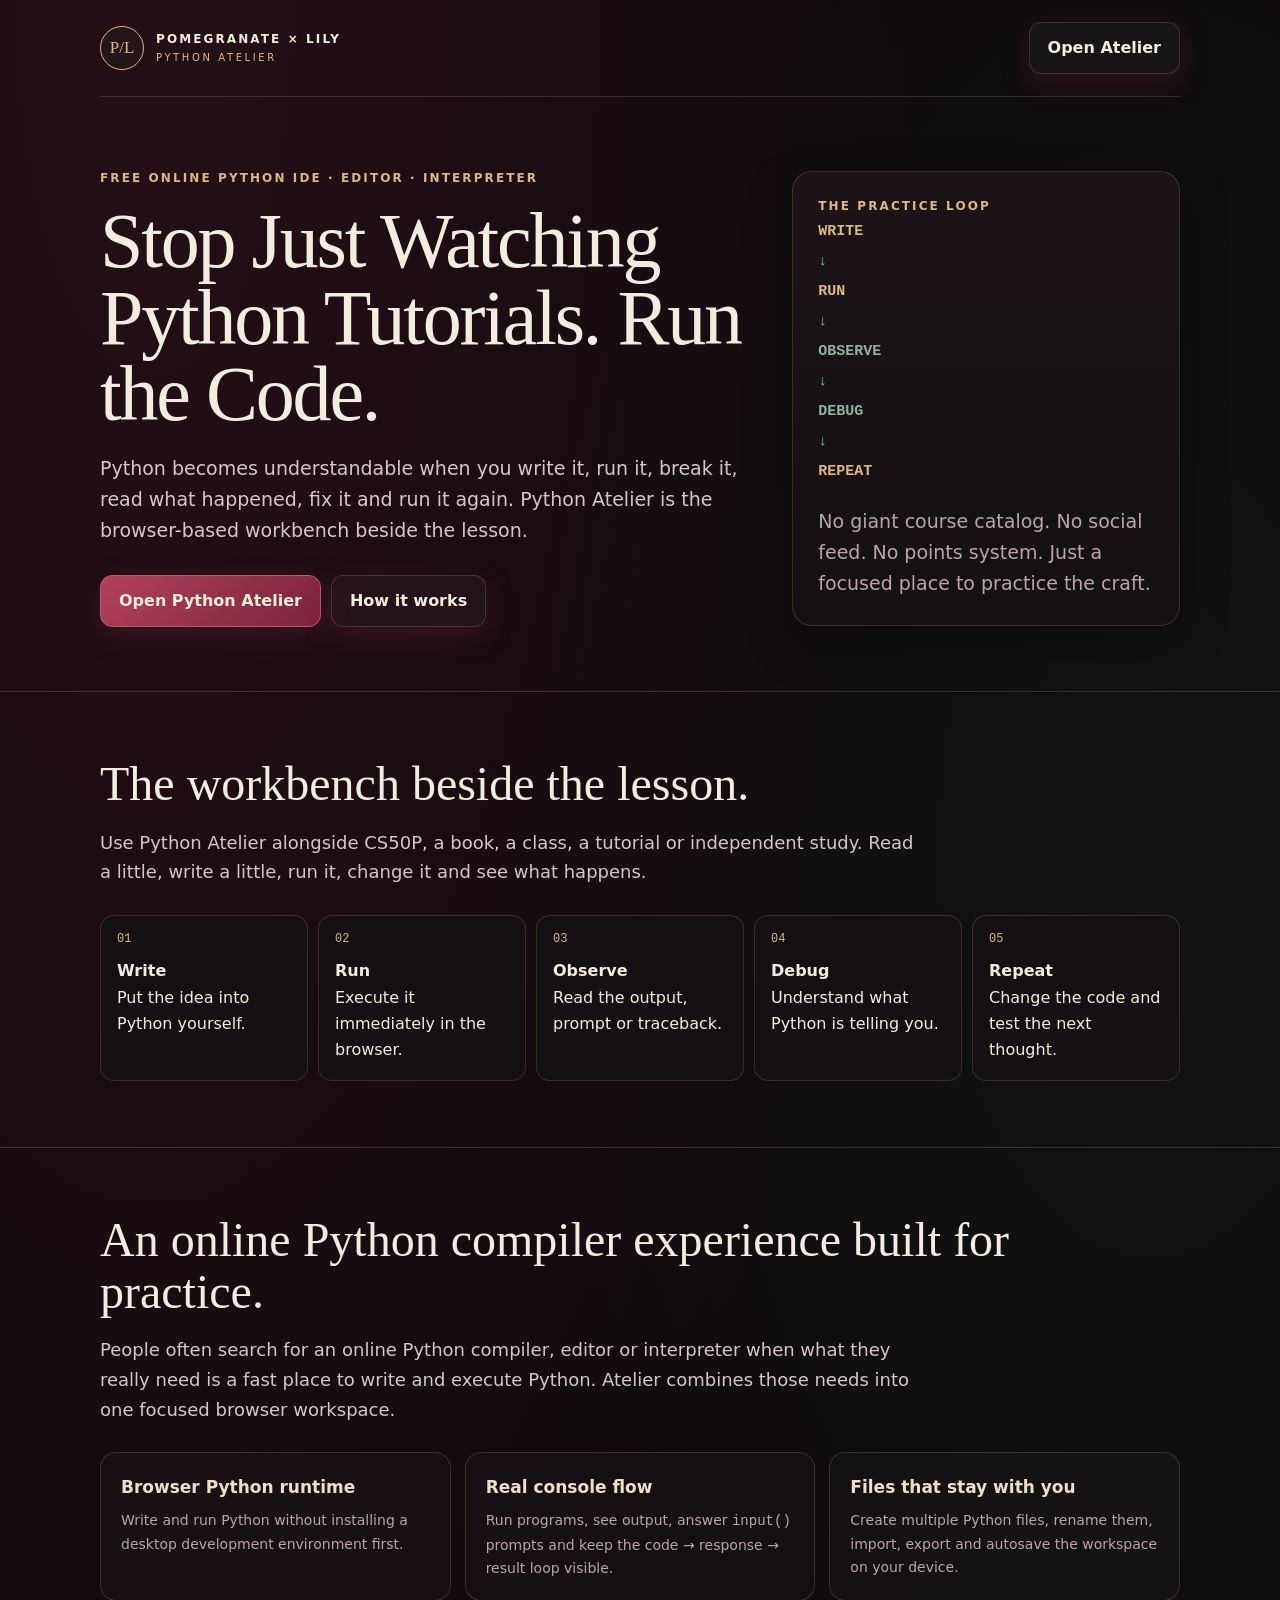
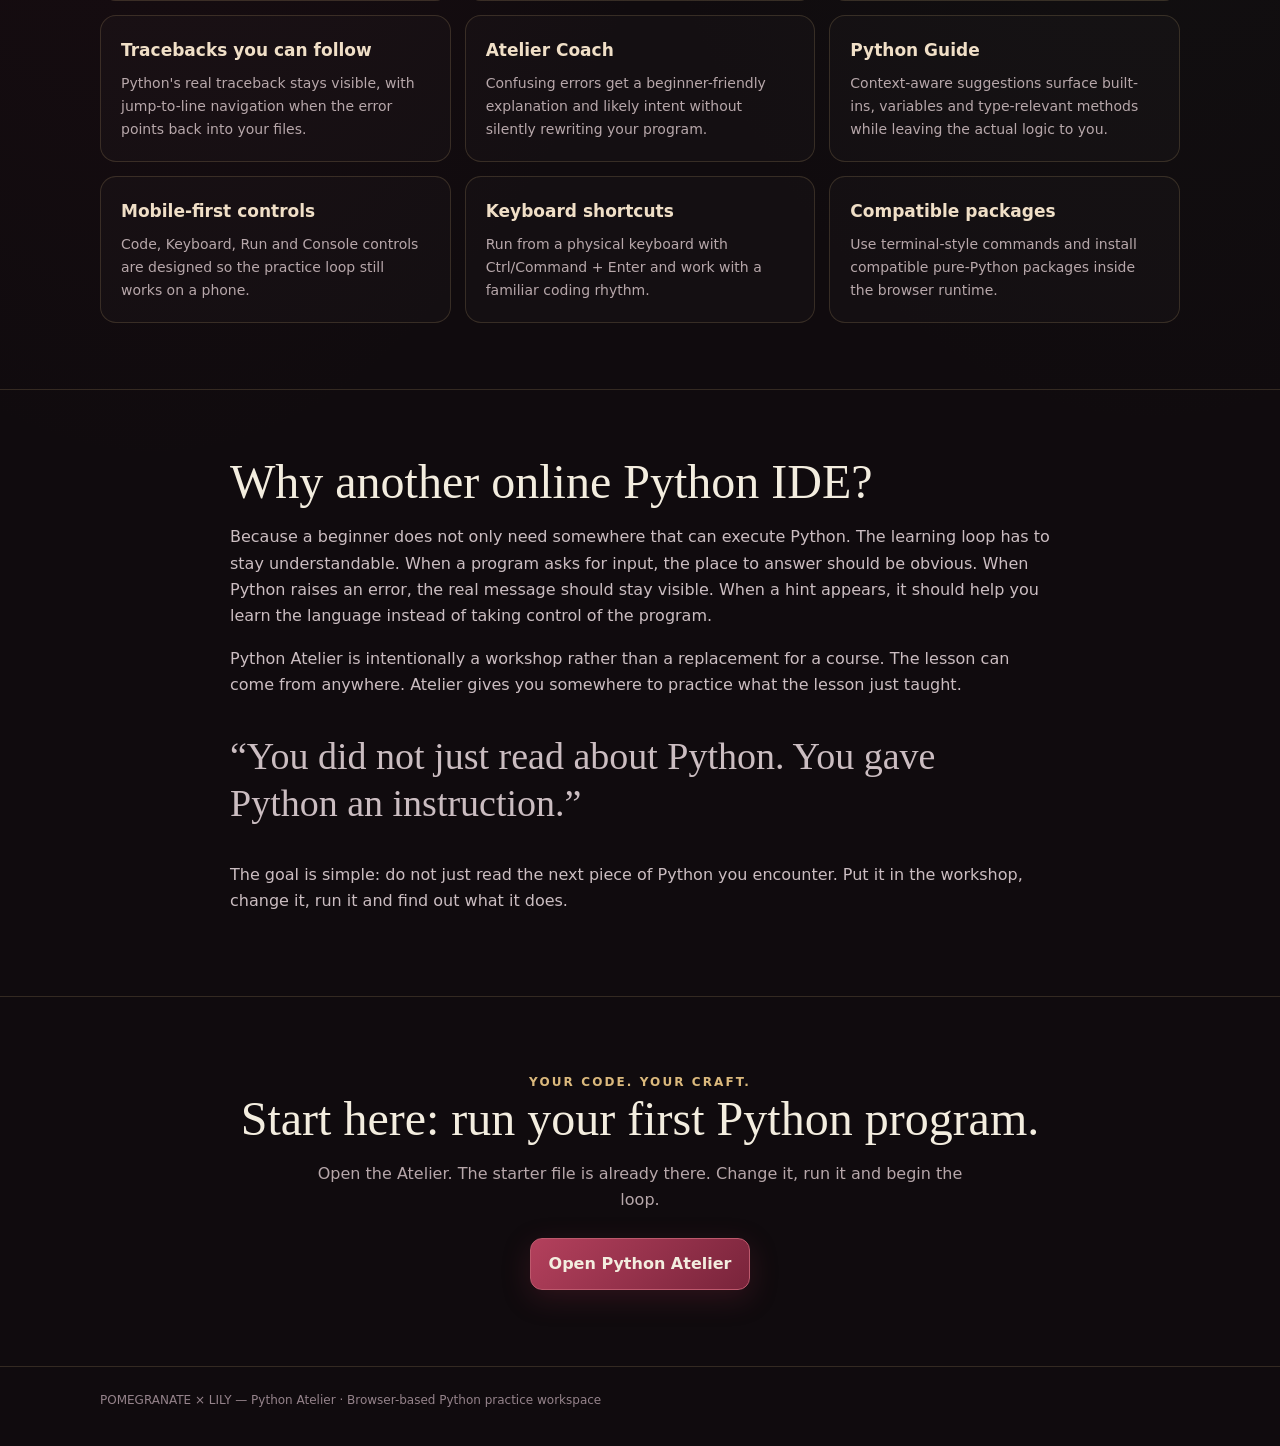
==== commit 9d875687: "Add SEO landing page and move Atelier workspace to app" ====
--- a/index.html
+++ b/index.html
@@ -2,633 +2,131 @@
 <html lang="en">
 <head>
 <meta charset="utf-8">
-<meta name="viewport" content="width=device-width, initial-scale=1, viewport-fit=cover, interactive-widget=resizes-content">
+<meta name="viewport" content="width=device-width, initial-scale=1">
 <meta name="theme-color" content="#160d12">
-<meta name="mobile-web-app-capable" content="yes">
-<meta name="apple-mobile-web-app-capable" content="yes">
-<meta name="apple-mobile-web-app-status-bar-style" content="black-translucent">
-<meta name="apple-mobile-web-app-title" content="Python Atelier">
-<meta name="format-detection" content="telephone=no">
+<meta name="color-scheme" content="dark">
 <link rel="manifest" href="./manifest.webmanifest">
 <link rel="apple-touch-icon" sizes="180x180" href="./apple-touch-icon.png">
 <link rel="icon" type="image/png" sizes="192x192" href="./icon-192.png">
-<title>Online Python IDE &amp; Interpreter — POMEGRANATE × LILY</title>
-<meta name="description" content="Free online Python IDE, editor and interpreter for writing and running Python in your browser. Includes a Python 3.14 runtime, console, mobile coding tools and Atelier Coach guidance.">
-<meta name="robots" content="index,follow">
+<title>Online Python IDE, Editor & Interpreter — POMEGRANATE × LILY Python Atelier</title>
+<meta name="description" content="Write, run, debug and learn Python online with POMEGRANATE × LILY Python Atelier — a free browser-based Python IDE, editor, interpreter and beginner-focused coding workspace.">
+<meta name="robots" content="index,follow,max-image-preview:large">
 <link rel="canonical" href="https://editorhw12-max.github.io/Python-Engine/">
 <meta property="og:type" content="website">
-<meta property="og:title" content="Online Python IDE & Interpreter — POMEGRANATE × LILY">
-<meta property="og:description" content="Write and run Python online in a browser-based IDE with a real console, mobile coding tools and beginner-friendly Atelier Coach guidance.">
+<meta property="og:title" content="POMEGRANATE × LILY Python Atelier — Online Python IDE">
+<meta property="og:description" content="Stop just watching Python tutorials. Write the code, run it, inspect the result, debug it and run it again.">
 <meta property="og:url" content="https://editorhw12-max.github.io/Python-Engine/">
 <meta name="twitter:card" content="summary">
-<meta name="twitter:title" content="Online Python IDE & Interpreter — POMEGRANATE × LILY">
-<meta name="twitter:description" content="A free online Python editor and interpreter with a browser runtime, console and Atelier Coach guidance.">
-<script src="./coi-serviceworker.js"></script>
+<meta name="twitter:title" content="POMEGRANATE × LILY Python Atelier">
+<meta name="twitter:description" content="A free browser-based Python IDE and practice workspace built around Write → Run → Observe → Debug → Repeat.">
+<script type="application/ld+json">
+{
+  "@context":"https://schema.org",
+  "@type":["WebApplication","SoftwareApplication"],
+  "name":"POMEGRANATE × LILY — Python Atelier",
+  "alternateName":"Online Python IDE & Interpreter",
+  "url":"https://editorhw12-max.github.io/Python-Engine/",
+  "applicationCategory":"DeveloperApplication",
+  "applicationSubCategory":"EducationalApplication",
+  "operatingSystem":"Any",
+  "browserRequirements":"Requires JavaScript and a modern web browser",
+  "isAccessibleForFree":true,
+  "offers":{"@type":"Offer","price":"0","priceCurrency":"USD"},
+  "description":"A free browser-based Python IDE, editor and interpreter for writing, running, debugging and learning Python.",
+  "featureList":[
+    "Browser-based Python runtime",
+    "Syntax-highlighted Python editor",
+    "Interactive console and input()",
+    "Multiple Python files with local autosave",
+    "Tracebacks with jump-to-line navigation",
+    "Atelier Coach error explanations",
+    "Context-aware Python Guide suggestions",
+    "Mobile-first coding controls",
+    "Import, export and compatible package installation"
+  ]
+}
+</script>
 <style>
-:root{color-scheme:dark;--bg:#100b0e;--ink:#f3eddf;--mut:#b4a4a7;--gold:#dbb97d;--wine:#922f4a;--leaf:#8db49c;--line:#dbb97d29;--mono:ui-monospace,SFMono-Regular,Consolas,"Liberation Mono",monospace;--fs:15px;--vh:100dvh}
-*{box-sizing:border-box}[hidden]{display:none!important}
-html,body{margin:0;height:100%;background:var(--bg);color:var(--ink);font:14px/1.5 system-ui,-apple-system,"Segoe UI",sans-serif;overflow:hidden}
-button,input,textarea,summary{font:inherit;color:inherit}
-button{cursor:pointer;border:1px solid var(--line);background:#ffffff08;border-radius:10px;padding:8px 13px;transition:background .18s,border-color .18s,transform .18s;touch-action:manipulation}
-button:hover:not(:disabled){background:#dbb97d1a;border-color:#dbb97d70}button:active:not(:disabled){transform:translateY(1px)}
-button:disabled{opacity:.4;cursor:not-allowed}
-:focus-visible{outline:2px solid var(--gold);outline-offset:2px}
-.primary{background:linear-gradient(135deg,#b3405c,#79243b);border-color:#bd596d;font-weight:650;box-shadow:0 4px 20px #8c2c4440}
-.danger{color:#f5a8b7}.tiny{font-size:12px;padding:5px 9px;border-radius:8px}.quiet{background:transparent}
-.app{height:var(--vh);display:flex;flex-direction:column;padding:env(safe-area-inset-top) max(16px,env(safe-area-inset-right)) env(safe-area-inset-bottom) max(16px,env(safe-area-inset-left));background:radial-gradient(ellipse at 15% 0,#651b3040,transparent 55%),radial-gradient(ellipse at 100% 100%,#21452e2a,transparent 45%)}
-.top{display:flex;align-items:center;justify-content:space-between;gap:12px;padding:14px 0 10px;flex-shrink:0}
-.brand{display:flex;align-items:center;gap:12px;min-width:0}
-.seal{width:44px;height:44px;flex-shrink:0;border-radius:50%;border:1px solid var(--gold);padding:0;overflow:hidden;background:#23151a;color:var(--gold);font:18px Georgia,serif;letter-spacing:-2px;box-shadow:inset 0 0 0 4px #110d10}
-.seal img{width:100%;height:100%;object-fit:contain;display:block}
-.bn{font-weight:600;font-size:13px;letter-spacing:2.2px}.sub{font-size:10px;letter-spacing:2.8px;text-transform:uppercase;color:var(--gold)}
-.right{display:flex;align-items:center;gap:8px}
-.eng{display:flex;gap:7px;align-items:center;font-size:12px;color:var(--mut);white-space:nowrap}
-.dot{width:8px;height:8px;border-radius:50%;background:var(--gold)}
-[data-s=ready] .dot{background:var(--leaf)}[data-s=error] .dot{background:#fa8b9f}[data-s=stopped] .dot{background:#8c7a80}[data-s=input] .dot{background:var(--leaf);box-shadow:0 0 0 4px #8db49c30}
-[data-s=loading] .dot,[data-s=running] .dot,[data-s=stopping] .dot{animation:pulse 1.2s ease-in-out infinite}
-@keyframes pulse{50%{opacity:.35}}
-.bar{display:flex;align-items:center;justify-content:space-between;gap:12px;margin-bottom:10px;flex-shrink:0}
-h1{margin:0;font:26px/1.2 Georgia,"Times New Roman",serif;letter-spacing:-.6px}
-.tools{display:flex;gap:7px}
-.views{display:none;gap:6px;margin-bottom:8px}.views button{flex:1}.views [aria-pressed=true]{background:#922f4a38;border-color:#b94b6c80}
-.keybar{display:none;align-items:center;gap:6px;overflow-x:auto;overscroll-behavior-x:contain;padding:6px 8px;border-top:1px solid var(--line);background:#120d11;scrollbar-width:none}
-.keybar::-webkit-scrollbar{display:none}.keybar button{flex:0 0 auto;min-width:40px;min-height:36px;padding:5px 9px;border-radius:8px;font:14px var(--mono);background:#ffffff08}
-.ws{flex:1;min-height:0;display:grid;grid-template-columns:minmax(0,3fr) minmax(280px,2fr);gap:10px}
-.panel{min-height:0;min-width:0;display:flex;flex-direction:column;border:1px solid var(--line);border-radius:16px;overflow:hidden;background:linear-gradient(180deg,#1b1318,#171116);box-shadow:0 16px 45px #0003}
-.ph{display:flex;align-items:center;justify-content:space-between;gap:8px;height:42px;flex-shrink:0;padding:0 14px;border-bottom:1px solid var(--line);font-size:10px;letter-spacing:2px;color:var(--gold);font-weight:650}
-.ph span.i{font:11px var(--mono);letter-spacing:0;color:var(--mut);font-weight:400}
-.kbdopen{display:none;font-size:11px;letter-spacing:0;padding:5px 9px;min-height:30px}
-.tabs{display:flex;gap:4px;padding:7px 9px;overflow:auto;flex-shrink:0;border-bottom:1px solid var(--line);background:#120d11}
-.tab{white-space:nowrap;border-color:transparent;color:var(--mut);font:12px var(--mono);padding:6px 11px;border-radius:8px}
-.tab[aria-selected=true]{background:#922f4a28;border-color:#b94b6c55;color:#f4d6dc}
-.fm{display:flex;align-items:center;gap:8px;padding:6px 14px;flex-shrink:0}
-.fm input{flex:1;min-width:0;border:0;background:transparent;font:12px var(--mono);padding:4px 0}
-.saved{font-size:11px;color:var(--leaf);white-space:nowrap}.saved.warn{color:#ffc27a}
-.es{flex:1;min-height:0;position:relative;display:flex;background:#171116}
-.gut{width:46px;flex-shrink:0;margin:0;padding:14px 8px 14px 0;text-align:right;overflow:hidden;background:#130e11;color:#7b6470;font:var(--fs)/1.6 var(--mono);user-select:none}
-#src{flex:1;min-width:0;resize:none;border:0;outline:0;padding:14px;margin:0;background:#171116;font:var(--fs)/1.6 var(--mono);tab-size:4;white-space:pre;overflow:auto}
-.CodeMirror{height:100%;width:100%;font:var(--fs)/1.6 var(--mono);color:var(--ink);background:#171116;position:relative;overflow:hidden;direction:ltr}
-.CodeMirror-scroll{overflow:scroll!important;margin-bottom:-50px;margin-right:-50px;padding-bottom:50px;height:100%;outline:0;position:relative}
-.CodeMirror-sizer{position:relative;border-right:50px solid transparent}
-.CodeMirror-vscrollbar,.CodeMirror-hscrollbar,.CodeMirror-scrollbar-filler,.CodeMirror-gutter-filler{position:absolute;z-index:6;display:none}
-.CodeMirror-gutters{position:absolute;left:0;top:0;min-height:100%;z-index:3;background:#130e11;border-right:1px solid #dbb97d12}
-.CodeMirror-gutter{white-space:normal;height:100%;display:inline-block;vertical-align:top;margin-bottom:-50px}
-.CodeMirror-gutter-wrapper{position:absolute;z-index:4;background:0 0!important;border:0!important}
-.CodeMirror-gutter-elt{position:absolute;cursor:default;z-index:4}
-.CodeMirror-linenumber{padding:0 10px 0 7px;min-width:28px;text-align:right;color:#7b6470;white-space:nowrap}
-.CodeMirror-lines{padding:14px 0;cursor:text;min-height:1px}
-.CodeMirror pre.CodeMirror-line{padding:0 14px;margin:0;border:0;background:0 0;font:inherit;white-space:pre;word-wrap:normal;color:inherit;position:relative;z-index:2;overflow:visible}
-.CodeMirror-wrap pre.CodeMirror-line{white-space:pre-wrap;word-break:normal}
-.CodeMirror-scroll,.CodeMirror-sizer,.CodeMirror-gutter,.CodeMirror-gutters,.CodeMirror-linenumber{box-sizing:content-box}
-.CodeMirror-code{outline:0}.CodeMirror-code>div{position:relative}
-.CodeMirror-measure{position:absolute;width:100%;height:0;overflow:hidden;visibility:hidden}.CodeMirror-measure pre{position:static}
-div.CodeMirror-cursors{visibility:hidden;position:relative;z-index:3}.CodeMirror-focused div.CodeMirror-cursors{visibility:visible}
-.CodeMirror-cursor{position:absolute;pointer-events:none;border-left:2px solid var(--gold);width:0}
-.CodeMirror-selected{background:#8e3c5c50}.CodeMirror-matchingbracket{color:var(--gold)!important;background:#dbb97d1c}
-.CodeMirror-linebackground{position:absolute;inset:0;z-index:0}.cm-err{background:#d9446a30}
-.cm-keyword{color:#ef93b0}.cm-atom,.cm-number{color:#deb980}.cm-def{color:#f1d6b3}.cm-variable{color:#eee4db}.cm-variable-2,.cm-property{color:#b5c9d8}.cm-variable-3{color:#c6b2df}.cm-operator{color:#d6bac7}.cm-comment{color:#a08492;font-style:italic}.cm-string,.cm-string-2{color:#a5c9a6}.cm-meta,.cm-builtin{color:#dfc1a2}.cm-error{color:#ff9aae}
-.foot{height:28px;display:flex;align-items:center;justify-content:space-between;padding:0 14px;border-top:1px solid var(--line);font:10px var(--mono);color:var(--mut);flex-shrink:0}
-.con{background:#110d10}
-#out{flex:1;min-height:80px;margin:0;padding:14px;overflow:auto;overscroll-behavior:contain;font:13px/1.7 var(--mono);white-space:pre-wrap;overflow-wrap:anywhere;tab-size:4}
-#out .info{color:#a996a0}#out .cmd{color:var(--gold)}#out .err{color:#f4a4b5}#out .ok{color:var(--leaf)}#out .in{color:var(--gold);font-weight:600}
-#out button.jump{display:block;margin:6px 0;font:12px var(--mono);color:var(--gold)}
-.coach{display:none;border-top:1px solid #dbb97d35;background:linear-gradient(180deg,#21171d,#171116);padding:11px 13px}
-.coach.show{display:block}
-.coachhead{display:flex;align-items:center;justify-content:space-between;gap:8px;margin-bottom:6px}
-.coachhead strong{font-size:11px;letter-spacing:1.4px;color:var(--gold)}
-.coachbadge{font:10px var(--mono);color:var(--mut)}
-.coach p{margin:4px 0;color:#d8cbd1;font-size:12px;line-height:1.45}
-.coach code{display:block;margin:8px 0;padding:8px 9px;border:1px solid var(--line);border-radius:8px;background:#0e0a0d;color:#f1e7df;font:12px/1.45 var(--mono);white-space:pre-wrap;overflow-wrap:anywhere}
-.coachactions{display:flex;gap:7px;flex-wrap:wrap;margin-top:8px}
-.coachactions button{font-size:11px;padding:6px 9px}
-.suggest{position:absolute;left:54px;right:10px;bottom:10px;z-index:12;display:none;max-height:min(210px,42vh);overflow:auto;border:1px solid #dbb97d55;border-radius:12px;background:#171116f5;box-shadow:0 12px 34px #0009;backdrop-filter:blur(10px)}
-.suggest.show{display:block}.suggesthead{position:sticky;top:0;display:flex;justify-content:space-between;gap:10px;padding:7px 10px;border-bottom:1px solid var(--line);background:#1e151bf2;font-size:9px;letter-spacing:1.2px;color:var(--gold)}
-.suggesthead span{letter-spacing:0;color:var(--mut);font:10px var(--mono);overflow:hidden;text-overflow:ellipsis;white-space:nowrap}.sugitem{width:100%;display:flex;align-items:flex-start;gap:9px;text-align:left;border:0;border-radius:0;border-bottom:1px solid #dbb97d14;padding:8px 10px;background:transparent}
-.sugitem:last-child{border-bottom:0}.sugitem code{flex:0 0 auto;color:#f1d6b3;font:12px var(--mono)}.sugitem span{min-width:0;color:var(--mut);font-size:11px;line-height:1.35}
-@media(max-width:800px){.suggest{left:10px;right:10px;bottom:8px}}
-details{border-top:1px solid var(--line);background:#151013}summary{cursor:pointer;color:var(--mut);padding:8px 14px;font-size:11px}
-details p{margin:0 14px 6px;color:var(--mut);font-size:11px}
-details textarea{display:block;width:calc(100% - 28px);height:64px;margin:0 14px 10px;resize:vertical;background:#0e0a0d;border:1px solid var(--line);border-radius:8px;padding:8px;font:12px/1.5 var(--mono)}
-.inputhint{display:none;padding:8px 13px 0;border-top:1px solid var(--line);background:#1d1a14;color:var(--leaf);font:700 11px var(--sans);letter-spacing:.2px}
-.inputhint.show{display:block}
-.cmdrow{display:flex;align-items:center;gap:9px;padding:10px 13px;border-top:1px solid var(--line);background:#1a1116;flex-shrink:0}
-.cmdrow[data-m=input]{background:#1d1a14;box-shadow:inset 0 2px 0 var(--leaf)}
-.pr{color:var(--gold);font:17px var(--mono)}
-.cmdrow[data-m=input] .pr{font:700 10px var(--sans);letter-spacing:.8px;color:var(--leaf)}
-.cmdrow input{flex:1;min-width:0;padding:6px 0;background:transparent;border:0;outline:0;font:13px var(--mono)}
-.cmdrow input::placeholder{color:#84707c}
-.cmdrow[data-m=input] input::placeholder{color:#bcaab3}
-#sendb{min-width:64px;font-weight:700}
-.cmdrow[data-m=input] #sendb{background:var(--berry);border-color:#d96586;color:#fff}
-.bot{display:flex;justify-content:space-between;padding:8px 2px 10px;color:#99818c;font-size:10px;flex-shrink:0}
-.toast{position:fixed;bottom:calc(24px + env(safe-area-inset-bottom));left:50%;transform:translate(-50%,12px);opacity:0;pointer-events:none;background:#30212a;border:1px solid var(--line);border-radius:12px;padding:10px 18px;z-index:30;font-size:13px;transition:opacity .2s,transform .2s;max-width:90vw}
-.toast.show{opacity:1;transform:translate(-50%,0)}
-dialog{background:#21171d;color:var(--ink);border:1px solid #dbb97d40;border-radius:18px;width:min(440px,calc(100% - 32px));padding:22px}
-dialog::backdrop{background:#080508c0}dialog h2{font:22px Georgia,serif;margin:0 0 12px}dialog p,dialog li{color:var(--mut);font-size:13px}
-.row{display:flex;gap:8px;justify-content:space-between;align-items:center;padding:10px 0;border-bottom:1px solid var(--line);font-size:13px}
-.vh{position:absolute;width:1px;height:1px;overflow:hidden;clip:rect(0,0,0,0)}
-*{scrollbar-width:thin;scrollbar-color:#68415088 transparent}
-@media(max-width:800px){
- .app{padding-left:8px;padding-right:8px;height:var(--vh)}
- h1,.bn+.sub,.bot > span + span{display:none}
- .bn{font-size:11px;letter-spacing:1.4px}
- .top{padding:7px 2px 6px}
- .seal{width:38px;height:38px}
- .right{gap:6px}
- .bot .eng{font-size:11px;max-width:180px;overflow:hidden;text-overflow:ellipsis}
- .kbdopen{display:inline-flex;align-items:center;gap:5px}
- .bar{margin-bottom:7px;padding:0 2px}
- .bar .tools{width:100%;justify-content:flex-end}
- .bar .tools #run,.bar .tools #stop,#openb{display:none}
- .tools button{padding:8px 10px;min-height:40px}
- .ws{order:2;grid-template-columns:1fr;gap:0}
- .panel{border-radius:12px}
- .views{order:3;display:grid;grid-template-columns:.9fr .9fr minmax(92px,1.05fr) 1fr;gap:6px;margin:8px 0 0;padding:6px;border:1px solid var(--line);border-radius:15px;background:#130e12;box-shadow:0 -8px 28px #0003}
- .views button{min-height:44px;padding:8px 10px;font-weight:650}
- .views #mrun{box-shadow:none}
- .ws[data-v=code] .con,.ws[data-v=console] .ed{display:none}
- .cmdrow{padding:9px 10px}.cmdrow input,#src{font-size:16px}
- .fm{padding:5px 10px}.saved{max-width:42%;overflow:hidden;text-overflow:ellipsis}
- .ph{height:38px;padding:0 10px}.tabs{padding:6px 7px}.foot{padding:0 10px}
- .bot{order:4;padding:6px 2px 3px}
- body.coding .top,body.coding .bar,body.coding .bot,body.coding .views{display:none}
- body.coding .ed .ph,body.coding .ed .tabs,body.coding .ed .fm,body.coding .ed .foot,body.coding .ed .keybar{display:none}
- body.coding .app{padding:0;height:var(--vh);overscroll-behavior:none}
- body.coding .ws{order:1;display:block;height:100%;min-height:0}
- body.coding .panel{height:100%;border:0;border-radius:0;box-shadow:none}
- body.coding .ed{height:100%;min-height:0}
- body.coding .ed .es{height:100%;min-height:0;flex:1}
- body.coding .CodeMirror,body.coding #src{height:100%!important}
- body.coding .CodeMirror-lines{padding-top:10px;padding-bottom:14px}
- body.coding .CodeMirror pre.CodeMirror-line{padding-left:10px;padding-right:10px}
- body.coding .CodeMirror-linenumber{padding-left:4px;padding-right:8px}
-}
-body.coding .top,body.coding .bar,body.coding .bot,body.coding .views{display:none!important}
-body.coding .ed .ph,body.coding .ed .tabs,body.coding .ed .fm,body.coding .ed .foot,body.coding .ed .keybar{display:none!important}
-body.coding .app{padding:0!important;height:var(--vh);overscroll-behavior:none}
-body.coding .ws{order:1!important;display:block!important;height:100%;min-height:0}
-body.coding .panel{height:100%;border:0;border-radius:0;box-shadow:none}
-body.coding .ed{display:flex!important;height:100%;min-height:0}
-body.coding .ed .es{height:100%;min-height:0;flex:1}
-body.coding .CodeMirror,body.coding #src{height:100%!important}
-@media(prefers-reduced-motion:reduce){*{animation:none!important;transition:none!important}}
+:root{color-scheme:dark;--bg:#100b0e;--panel:#181116;--ink:#f3eddf;--mut:#b7a7aa;--gold:#dbb97d;--wine:#922f4a;--leaf:#8db49c;--line:#dbb97d2d;--max:1080px}
+*{box-sizing:border-box}html{scroll-behavior:smooth}body{margin:0;background:radial-gradient(ellipse at 12% 0,#651b3040,transparent 48%),radial-gradient(ellipse at 90% 28%,#21452e26,transparent 38%),var(--bg);color:var(--ink);font:16px/1.65 system-ui,-apple-system,"Segoe UI",sans-serif}
+a{color:inherit}.wrap{width:min(var(--max),calc(100% - 36px));margin:auto}.top{display:flex;align-items:center;justify-content:space-between;gap:18px;padding:22px 0}.brand{display:flex;align-items:center;gap:12px}.seal{width:44px;height:44px;border:1px solid var(--gold);border-radius:50%;display:grid;place-items:center;background:#23151a;color:var(--gold);font:17px Georgia,serif}.house{font-size:12px;letter-spacing:2.1px;font-weight:700}.product{font-size:10px;letter-spacing:2.6px;text-transform:uppercase;color:var(--gold)}
+.btn{display:inline-flex;align-items:center;justify-content:center;text-decoration:none;border:1px solid #bd596d;border-radius:12px;padding:12px 18px;background:linear-gradient(135deg,#b3405c,#79243b);font-weight:750;box-shadow:0 8px 28px #8c2c4440}.btn.alt{background:#ffffff08;border-color:var(--line);font-weight:650}.hero{padding:72px 0 64px;display:grid;grid-template-columns:minmax(0,1.25fr) minmax(280px,.75fr);gap:46px;align-items:center}.eyebrow{color:var(--gold);font-size:12px;letter-spacing:2.1px;text-transform:uppercase;font-weight:700}.hero h1{font:clamp(42px,7vw,78px)/.98 Georgia,"Times New Roman",serif;letter-spacing:-2.2px;margin:14px 0 20px;max-width:900px}.hero p{font-size:19px;color:#d4c7ca;max-width:720px}.actions{display:flex;gap:10px;flex-wrap:wrap;margin-top:28px}.card{border:1px solid var(--line);border-radius:20px;padding:25px;background:linear-gradient(180deg,#1b1318,#151013);box-shadow:0 18px 48px #0004}.cycle{font:700 15px ui-monospace,SFMono-Regular,Consolas,monospace;line-height:2;color:var(--leaf)}.cycle b{color:var(--gold)}
+section{padding:66px 0;border-top:1px solid var(--line)}h2{font:clamp(30px,4.5vw,48px)/1.08 Georgia,"Times New Roman",serif;margin:0 0 16px}h3{font-size:17px;margin:0 0 8px;color:#f0dfc7}.lead{font-size:18px;color:#d4c7ca;max-width:820px}.grid{display:grid;grid-template-columns:repeat(3,1fr);gap:14px;margin-top:28px}.feature{border:1px solid var(--line);border-radius:16px;padding:20px;background:#ffffff05}.feature p{margin:0;color:var(--mut);font-size:14px}.steps{counter-reset:s;display:grid;grid-template-columns:repeat(5,1fr);gap:10px;margin-top:28px}.step{counter-increment:s;border:1px solid var(--line);border-radius:14px;padding:16px;background:#151013}.step:before{content:"0" counter(s);display:block;color:var(--gold);font:12px ui-monospace,monospace;margin-bottom:12px}.step strong{display:block}.copy{max-width:820px}.copy p{color:#cbbdc1}.quote{font:clamp(24px,4vw,38px)/1.25 Georgia,serif;color:#eadcc5;margin:34px 0}.cta{text-align:center;padding:76px 20px}.cta p{color:var(--mut);max-width:680px;margin:0 auto 24px}footer{border-top:1px solid var(--line);padding:24px 0 36px;color:#95838b;font-size:12px}
+@media(max-width:820px){.hero{grid-template-columns:1fr;padding-top:46px}.grid{grid-template-columns:1fr}.steps{grid-template-columns:1fr 1fr}.hero h1{letter-spacing:-1.4px}.top .btn{padding:9px 12px;font-size:13px}}
+@media(max-width:480px){.wrap{width:min(100% - 22px,var(--max))}.house{font-size:10px;letter-spacing:1.35px}.product{font-size:9px}.seal{width:38px;height:38px}.hero{padding:38px 0 48px;gap:24px}.hero p{font-size:17px}.steps{grid-template-columns:1fr}.actions .btn{width:100%}}
 </style>
 </head>
 <body>
-<div class="app">
-<header class="top">
- <div class="brand"><button class="seal" id="sealb" aria-label="Upload your brand seal" title="Upload your Pomegranate × Lily seal"><span>P/L</span></button>
- <div><div class="bn">POMEGRANATE × LILY</div><div class="sub">Python atelier</div></div></div>
- <div class="right"><button class="tiny" id="restart" title="Restart Python: clears variables, runtime files and pip packages; editor files are kept">Restart</button><button class="tiny" id="sett" aria-label="Settings">⚙</button></div>
+<header class="wrap top">
+  <div class="brand"><div class="seal" aria-hidden="true">P/L</div><div><div class="house">POMEGRANATE × LILY</div><div class="product">Python Atelier</div></div></div>
+  <a class="btn alt" href="./app/">Open Atelier</a>
 </header>
-<div class="bar"><h1>Online Python IDE &amp; Interpreter</h1>
- <div class="tools"><button id="openb" title="Import text files">Open</button><button id="exp" title="Download current file">Export</button><button id="run" class="primary" disabled title="Run (Ctrl/⌘ + Enter)">▶ Run</button><button id="stop" class="danger" hidden title="Stop (Ctrl+C in the console)">■ Stop</button></div></div>
-<div class="views" role="group" aria-label="Mobile workspace controls"><button id="vcode" aria-pressed="true">Code</button><button id="kbdopen" aria-label="Show coding keyboard">⌨ Keyboard</button><button id="mrun" class="primary" disabled>▶ Run</button><button id="vcon" aria-pressed="false">Console</button></div>
-<main class="ws" id="ws" data-v="code">
- <section class="panel ed" aria-label="Code editor">
-  <div class="ph"><span>WORKSPACE</span><span class="i" id="etype">Python</span></div>
-  <div class="tabs" id="tabs" role="tablist" aria-label="Files"></div>
-  <div class="fm"><label class="vh" for="fname">Filename (Enter to rename)</label><input id="fname" spellcheck="false" autocomplete="off" autocapitalize="off"><span class="saved" id="saved" role="status">Saved on this device</span><button class="tiny" id="del" aria-label="Delete this file">Delete</button></div>
-  <div class="es" id="es"><pre class="gut" id="gut" aria-hidden="true">1</pre><textarea id="src" aria-label="Source code" wrap="off" spellcheck="false" autocomplete="off" autocorrect="off" autocapitalize="off"></textarea>
-   <div class="suggest" id="suggest" role="listbox" aria-label="Python suggestions"><div class="suggesthead"><strong>PYTHON GUIDE</strong><span id="suggestwhy">Context suggestions</span></div><div id="suggestlist"></div></div>
+<main>
+<section class="wrap hero">
+  <div>
+    <div class="eyebrow">Free Online Python IDE · Editor · Interpreter</div>
+    <h1>Stop Just Watching Python Tutorials. Run the Code.</h1>
+    <p>Python becomes understandable when you write it, run it, break it, read what happened, fix it and run it again. Python Atelier is the browser-based workbench beside the lesson.</p>
+    <div class="actions"><a class="btn" href="./app/">Open Python Atelier</a><a class="btn alt" href="#how">How it works</a></div>
   </div>
-  <div class="keybar" id="keybar" aria-label="Python coding keys">
-   <button type="button" data-key="    ">Tab</button><button type="button" data-key="(">(</button><button type="button" data-key=")">)</button>
-   <button type="button" data-key=":">:</button><button type="button" data-key="&quot;">"</button><button type="button" data-key="'">'</button>
-   <button type="button" data-key="[">[</button><button type="button" data-key="]">]</button><button type="button" data-key="{">{</button>
-   <button type="button" data-key="}">}</button><button type="button" data-key="#">#</button><button type="button" data-key="_">_</button>
+  <aside class="card">
+    <div class="eyebrow">The practice loop</div>
+    <div class="cycle"><b>WRITE</b><br>↓<br><b>RUN</b><br>↓<br>OBSERVE<br>↓<br>DEBUG<br>↓<br><b>REPEAT</b></div>
+    <p style="color:var(--mut);margin-bottom:0">No giant course catalog. No social feed. No points system. Just a focused place to practice the craft.</p>
+  </aside>
+</section>
+
+<section id="how">
+  <div class="wrap">
+    <h2>The workbench beside the lesson.</h2>
+    <p class="lead">Use Python Atelier alongside CS50P, a book, a class, a tutorial or independent study. Read a little, write a little, run it, change it and see what happens.</p>
+    <div class="steps">
+      <div class="step"><strong>Write</strong><span>Put the idea into Python yourself.</span></div>
+      <div class="step"><strong>Run</strong><span>Execute it immediately in the browser.</span></div>
+      <div class="step"><strong>Observe</strong><span>Read the output, prompt or traceback.</span></div>
+      <div class="step"><strong>Debug</strong><span>Understand what Python is telling you.</span></div>
+      <div class="step"><strong>Repeat</strong><span>Change the code and test the next thought.</span></div>
+    </div>
   </div>
-  <div class="foot"><span id="cur">Ln 1, Col 1</span><span id="einfo">4 spaces · UTF-8</span></div>
- </section>
- <section class="panel con" aria-label="Python console">
-  <div class="ph"><span>CONSOLE</span><span><span class="i" id="rt"></span> <button class="tiny quiet" id="copy">Copy</button> <button class="tiny quiet" id="clear">Clear</button></span></div>
-  <pre id="out" tabindex="0" role="log" aria-label="Console output"></pre>
-  <section class="coach" id="coach" aria-live="polite" aria-label="Atelier Coach">
-   <div class="coachhead"><strong>ATELIER COACH</strong><span class="coachbadge" id="coachbadge">Likely explanation</span></div>
-   <p id="coachmsg"></p>
-   <code id="coachcode" hidden></code>
-   <div class="coachactions"><button type="button" class="tiny quiet" id="coachline" hidden>Show line</button><button type="button" class="tiny" id="coachapply" hidden>Apply likely fix</button><button type="button" class="tiny quiet" id="coachclose">Dismiss</button></div>
-  </section>
-  <details id="prep" hidden><summary>Prepared answers for input() (fallback mode)</summary><p>One answer per line. Used because live typing needs the local server (see Help).</p><textarea id="prept" aria-label="Prepared input lines" spellcheck="false"></textarea></details>
-  <div class="inputhint" id="inputhint" role="status">Python is waiting for your answer ↓</div>
-  <form class="cmdrow" id="cf" data-m="cmd"><span class="pr" id="pr" aria-hidden="true">❯</span><label class="vh" for="ci" id="cil">Console command</label><input id="ci" enterkeyhint="send" autocomplete="off" autocorrect="off" autocapitalize="off" spellcheck="false" placeholder="Type help for commands"><button type="submit" class="tiny quiet" id="sendb" aria-label="Enter command">Enter</button></form>
- </section>
+</section>
+
+<section>
+  <div class="wrap">
+    <h2>An online Python compiler experience built for practice.</h2>
+    <p class="lead">People often search for an online Python compiler, editor or interpreter when what they really need is a fast place to write and execute Python. Atelier combines those needs into one focused browser workspace.</p>
+    <div class="grid">
+      <article class="feature"><h3>Browser Python runtime</h3><p>Write and run Python without installing a desktop development environment first.</p></article>
+      <article class="feature"><h3>Real console flow</h3><p>Run programs, see output, answer <code>input()</code> prompts and keep the code → response → result loop visible.</p></article>
+      <article class="feature"><h3>Files that stay with you</h3><p>Create multiple Python files, rename them, import, export and autosave the workspace on your device.</p></article>
+      <article class="feature"><h3>Tracebacks you can follow</h3><p>Python's real traceback stays visible, with jump-to-line navigation when the error points back into your files.</p></article>
+      <article class="feature"><h3>Atelier Coach</h3><p>Confusing errors get a beginner-friendly explanation and likely intent without silently rewriting your program.</p></article>
+      <article class="feature"><h3>Python Guide</h3><p>Context-aware suggestions surface built-ins, variables and type-relevant methods while leaving the actual logic to you.</p></article>
+      <article class="feature"><h3>Mobile-first controls</h3><p>Code, Keyboard, Run and Console controls are designed so the practice loop still works on a phone.</p></article>
+      <article class="feature"><h3>Keyboard shortcuts</h3><p>Run from a physical keyboard with Ctrl/Command + Enter and work with a familiar coding rhythm.</p></article>
+      <article class="feature"><h3>Compatible packages</h3><p>Use terminal-style commands and install compatible pure-Python packages inside the browser runtime.</p></article>
+    </div>
+  </div>
+</section>
+
+<section>
+  <div class="wrap copy">
+    <h2>Why another online Python IDE?</h2>
+    <p>Because a beginner does not only need somewhere that can execute Python. The learning loop has to stay understandable. When a program asks for input, the place to answer should be obvious. When Python raises an error, the real message should stay visible. When a hint appears, it should help you learn the language instead of taking control of the program.</p>
+    <p>Python Atelier is intentionally a workshop rather than a replacement for a course. The lesson can come from anywhere. Atelier gives you somewhere to practice what the lesson just taught.</p>
+    <p class="quote">“You did not just read about Python. You gave Python an instruction.”</p>
+    <p>The goal is simple: do not just read the next piece of Python you encounter. Put it in the workshop, change it, run it and find out what it does.</p>
+  </div>
+</section>
+
+<section class="cta">
+  <div class="wrap">
+    <div class="eyebrow">Your code. Your craft.</div>
+    <h2>Start here: run your first Python program.</h2>
+    <p>Open the Atelier. The starter file is already there. Change it, run it and begin the loop.</p>
+    <a class="btn" href="./app/">Open Python Atelier</a>
+  </div>
+</section>
 </main>
-<footer class="bot"><span class="eng" id="eng" data-s="loading" role="status" aria-live="polite"><span class="dot" aria-hidden="true"></span><span id="engl">Starting Python…</span></span><span>Runs in your browser · autosaved on this device</span></footer>
-</div>
-<div class="toast" id="toast" role="status"></div>
-<input type="file" id="filef" multiple accept=".py,.txt,.json,.csv,.md,.yaml,.yml,.toml,.ini" hidden>
-<input type="file" id="sealf" accept="image/png,image/jpeg,image/webp,image/gif" hidden>
-<dialog id="sd"><h2>Your atelier.</h2>
- <div class="row"><span>Font size</span><span><button class="tiny" id="fd" aria-label="Smaller">−</button> <span id="fv">15px</span> <button class="tiny" id="fu" aria-label="Larger">＋</button></span></div>
- <div class="row"><span>Clear console on each run</span><input type="checkbox" id="clr" aria-label="Clear console on each run"></div>
- <div class="row"><span>Coach suggestions</span><input type="checkbox" id="sgt" aria-label="Show context-aware Python suggestions"></div>
- <div class="row"><span>Brand seal</span><span><button class="tiny" id="su">Upload</button> <button class="tiny" id="sr">Remove</button></span></div>
- <h2 style="margin-top:18px">Help</h2>
- <ul><li><b>Live input():</b> on GitHub Pages, <code>coi-serviceworker.js</code> enables the browser isolation required for terminal input. The first visit may reload once automatically. If isolation is unavailable (for example, in some private-browsing modes), the Prepared answers fallback appears instead.</li>
- <li><b>Stop:</b> normally interrupts the running program and keeps Python state. If the browser cannot provide cross-origin isolation, Stop safely restarts Python instead.</li>
- <li><b>Reset on restart:</b> variables, files your programs create, and pip packages are cleared. Editor files are never touched.</li></ul>
- <div style="text-align:right;margin-top:14px"><button id="sdc">Done</button></div></dialog>
-<script type="text/plain" id="wsrc">
-let py,runFile,ctl,data,intr,interactive=false,queue=[],seg=[],n=0,cap=0,last=0,cancelled=false,runId=0,busy=false;
-const dec=new TextDecoder(),LIM=300000;
-const post=(t,o={})=>postMessage({type:t,runId,...o});
-function flush(){if(seg.length){post('out',{seg});seg=[];n=0}last=performance.now()}
-function out(t,k){if(!t)return;if(cap>=LIM){if(cap===LIM){flush();post('out',{seg:[{t:'\n[Output limit reached; the rest of this run is not shown.]\n',k:'info'}]});cap++}return}
- t=t.slice(0,LIM-cap);cap+=t.length;const l=seg[seg.length-1];if(l&&l.k===k)l.t+=t;else seg.push({t,k});n+=t.length;if(n>4000||performance.now()-last>60)flush()}
-onmessage=async({data:m})=>{
- if(m.type==='init'){try{
-  if(m.ctl){ctl=new Int32Array(m.ctl);data=new Uint8Array(m.data);intr=new Int32Array(m.intr);interactive=true}
-  const {loadPyodide}=await import(m.cdn+'pyodide.mjs');py=await loadPyodide({indexURL:m.cdn});
-  py.FS.mkdirTree('/workspace');py.FS.chdir('/workspace');if(intr)py.setInterruptBuffer(intr);
-  py.registerJsModule('pl_bridge',{write:(k,t)=>out(t,k),interactive:()=>interactive,cancelled:()=>cancelled,
-   read_line(){flush();
-    if(!interactive){if(queue.length){const l=queue.shift();out(l+'\n','in');return l}return null}
-    Atomics.store(ctl,0,1);post('need-input');
-    while(Atomics.load(ctl,0)===1)Atomics.wait(ctl,0,1);
-    const s=Atomics.load(ctl,0),len=Atomics.load(ctl,1);Atomics.store(ctl,0,0);
-    if(s===3){cancelled=true;return null}if(len<0)return null;
-    const c=new Uint8Array(len);c.set(data.subarray(0,len));return dec.decode(c)}});
-  py.runPython(m.py);runFile=py.globals.get('run_file');
-  postMessage({type:'ready',runId:0,v:py.runPython('import sys\nsys.version.split()[0]')});
- }catch(e){postMessage({type:'fatal',runId:0,message:String(e&&e.message||e)})}return}
- if(!py||busy)return;busy=true;runId=m.runId;cancelled=false;cap=0;queue=m.queue||[];const t0=performance.now();let st='ok';
- try{
-  for(const f of m.removed)try{py.FS.unlink('/workspace/'+f)}catch{}
-  for(const k in m.files)py.FS.writeFile('/workspace/'+k,m.files[k]);
-  if(m.type==='run'){
-   post('progress',{label:'Loading packages…'});
-   try{await py.loadPackagesFromImports(m.imports)}catch(e){out('Package load problem: '+e.message+'\n','err')}
-   post('progress',{label:'Running Python'});st=runFile(m.file,JSON.stringify(m.args));
-  }else if(m.op==='ls'){
-   const rows=py.FS.readdir('/workspace').filter(f=>f!=='.'&&f!=='..').sort().map(f=>{const s=py.FS.stat('/workspace/'+f);return (py.FS.isDir(s.mode)?f+'/':f)+'  '+s.size+' B'+(m.names.includes(f)?'':'  (runtime only)')});
-   out((rows.join('\n')||'(empty)')+'\n','out');
-  }else if(m.op==='cat'){
-   if(/[\/\\]/.test(m.arg))throw Error('Use a plain filename.');
-   const t=py.FS.readFile('/workspace/'+m.arg,{encoding:'utf8'});out(t.slice(0,100000)+(t.endsWith('\n')?'':'\n'),'out');
-  }else if(m.op==='pip'){
-   post('progress',{label:'Installing packages…'});py.globals.set('_pk',m.args.join(' '));
-   await py.loadPackage('micropip');await py.runPythonAsync('import micropip\nawait micropip.install(_pk.split())');out('Installed: '+m.args.join(' ')+' (cleared when Python restarts)\n','ok');
-  }
- }catch(e){out(String(e&&e.message||e)+'\n','err');st='error'}
- flush();busy=false;post('done',{st,ms:performance.now()-t0});
-};
-</script>
-<script type="text/plain" id="psrc">
-import sys, io, builtins, traceback, importlib, linecache, types, os, json, atexit
-import pl_bridge as B
-sys.dont_write_bytecode = True
-class _W(io.RawIOBase):
-    def __init__(s, k): s.k = k
-    def writable(s): return True
-    def write(s, b):
-        B.write(s.k, bytes(b).decode('utf-8', 'replace')); return len(b)
-class _In(io.TextIOBase):
-    def readable(s): return True
-    def readline(s, size=-1):
-        l = B.read_line()
-        return '' if l is None else l + '\n'
-OUT = io.TextIOWrapper(_W('out'), encoding='utf-8', errors='backslashreplace', write_through=True)
-ERR = io.TextIOWrapper(_W('err'), encoding='utf-8', errors='backslashreplace', write_through=True)
-IN = _In()
-def _input(prompt=''):
-    if prompt != '': sys.stdout.write(str(prompt))
-    sys.stdout.flush()
-    l = B.read_line()
-    if l is None:
-        if B.cancelled(): raise KeyboardInterrupt
-        raise EOFError('EOF when reading a line' if B.interactive() else
-            'input() needs an answer but no prepared answers are left (add lines under "Prepared answers", or use serve.py for live typing).')
-    return l
-def run_file(name, args_json):
-    path = '/workspace/' + name
-    sys.stdout, sys.stderr, sys.stdin, builtins.input = OUT, ERR, IN, _input
-    sys.argv = [name] + json.loads(args_json)
-    os.chdir('/workspace')
-    if '/workspace' not in sys.path: sys.path.insert(0, '/workspace')
-    for k, m in list(sys.modules.items()):
-        f = getattr(m, '__file__', None)
-        if isinstance(f, str) and f.startswith('/workspace/'): del sys.modules[k]
-    importlib.invalidate_caches(); linecache.clearcache()
-    main = types.ModuleType('__main__'); main.__file__ = path
-    old = sys.modules.get('__main__'); sys.modules['__main__'] = main
-    status = 'ok'
-    try:
-        with open(path, encoding='utf-8') as f: code = compile(f.read(), path, 'exec')
-        exec(code, main.__dict__)
-    except SystemExit as e:
-        if e.code not in (None, 0):
-            ERR.write('Program exited with status %s\n' % e.code if isinstance(e.code, int) else '%s\n' % e.code)
-            status = 'error'
-    except BaseException as e:
-        status = 'error'
-        tb = e.__traceback__.tb_next if e.__traceback__ else None
-        te = traceback.TracebackException(type(e), e, tb)
-        te.stack = traceback.StackSummary.from_list([f for f in te.stack if f.filename != run_file.__code__.co_filename])
-        ERR.write(''.join(te.format()).replace('File "/workspace/', 'File "'))
-        if isinstance(e, SyntaxError):
-            msg = getattr(e, 'msg', '') or ''
-            if 'Perhaps you forgot a comma?' in msg:
-                ERR.write('\nAtelier hint: Python is guessing here. Check the highlighted line, especially just before the ^ marker. Two values may need a comma, but the real problem could also be a missing operator, quote, bracket, or other separator.\n')
-        if isinstance(e, ModuleNotFoundError) and e.name:
-            ERR.write('Hint: "%s" is not a built-in module. If it is a pure-Python package, type  pip install %s  in the console, then Run again.\n' % (e.name, e.name.split('.')[0]))
-    finally:
-        try: atexit._run_exitfuncs()
-        except BaseException: pass
-        if old is not None: sys.modules['__main__'] = old
-    return status
-</script>
-<script>
-'use strict';
-const $=id=>document.getElementById(id);
-const KEY='pl.atelier.v2',OLD='pl.atelier.v1',SK='pl.atelier.v2.seal',HK='pl.atelier.v2.hist',PK='pl.atelier.v2.prefs';
-const CDN='https://cdn.jsdelivr.net/pyodide/v314.0.7/full/';
-const iso=self.crossOriginIsolated===true&&typeof SharedArrayBuffer==='function';
-const store={get(k){try{return localStorage.getItem(k)}catch{return null}},set(k,v){try{localStorage.setItem(k,v);return true}catch{return false}}};
-const okName=n=>typeof n==='string'&&n&&n.length<=100&&n!=='.'&&n!=='..'&&!/[\/\\\x00-\x1f\x7f]/.test(n);
-const starter='# POMEGRANATE × LILY\n# Your code. Your craft.\n\nname = input("What is your name? ")\nprint(f"Hello, {name}.")\n';
-let files=Object.create(null),active='',seal=store.get(SK)||'',prefs={fs:15,clr:false,suggest:true},saveOK=true,timer=0,cm=null,docs=Object.create(null),hist=[],hi=0,draft='',errText='',suggestTimer=0;
-(function load(){let s=null;try{s=JSON.parse(store.get(KEY)||store.get(OLD)||'null')}catch{}
- if(s&&s.files&&typeof s.files==='object')for(const[n,t]of Object.entries(s.files))if(okName(n)&&typeof t==='string')files[n]=t;
- if(!Object.keys(files).length)files['hello.py']=starter;
- active=files[s&&s.active]!==undefined?s.active:Object.keys(files)[0];
- if(!seal&&s&&/^data:image\//.test(s.seal||''))seal=s.seal;
- try{prefs={...prefs,...JSON.parse(store.get(PK)||'{}')}}catch{}try{hist=JSON.parse(store.get(HK)||'[]').filter(x=>typeof x==='string').slice(-100)}catch{}hi=hist.length;
- if(store.get(KEY)===null&&!store.set(KEY,JSON.stringify({files,active}))){saveOK=false}})();
-function toast(m){const t=$('toast');t.textContent=m;t.classList.add('show');clearTimeout(toast.t);toast.t=setTimeout(()=>t.classList.remove('show'),3000)}
-function setSaved(m,warn){$('saved').textContent=m;$('saved').classList.toggle('warn',!!warn)}
-function persist(){clearTimeout(timer);files[active]=ed.get();saveOK=store.set(KEY,JSON.stringify({files,active}));
- setSaved(saveOK?'Saved on this device':'⚠ NOT saved — storage blocked or full. Export your files.',!saveOK)}
-function changed(){files[active]=ed.get();setSaved('Saving…',true);clearTimeout(timer);timer=setTimeout(persist,400);if(cm)cm.eachLine(l=>cm.removeLineClass(l,'background','cm-err'));scheduleSuggest()}
-function savePrefs(){store.set(PK,JSON.stringify(prefs))}
-/* ---------- editor (CodeMirror when available, textarea otherwise; every edit path ends in changed()) ---------- */
-const ta=$('src');let gutN=0;
-const ed={get:()=>cm?cm.getValue():ta.value,focus:()=>cm?cm.focus():ta.focus(),
- goto(line){if(cm){cm.setCursor(line-1,0);cm.addLineClass(line-1,'background','cm-err');cm.scrollIntoView({line:line-1,ch:0},80);cm.focus()}else{const i=ta.value.split('\n').slice(0,line-1).join('\n').length+(line>1?1:0);ta.focus();ta.setSelectionRange(i,i)}}};
-function doc(n){return docs[n]||(docs[n]=CodeMirror.Doc(files[n],n.endsWith('.py')?'python':null))}
-function gutter(){const c=ta.value.split('\n').length;if(c!==gutN){gutN=c;$('gut').textContent=Array.from({length:c},(_,i)=>i+1).join('\n')}$('gut').scrollTop=ta.scrollTop}
-function cursor(){let l,c;if(cm){const p=cm.getCursor();l=p.line+1;c=p.ch+1}else{const b=ta.value.slice(0,ta.selectionStart).split('\n');l=b.length;c=b[b.length-1].length+1}$('cur').textContent='Ln '+l+', Col '+c;scheduleSuggest()}
-
-/* ---------- context-aware Python guide (advisory only; never blocks Run) ---------- */
-const PY_BUILTINS=[
- ['print','print(','print(value, …)','Display values in the console.'],['input','input(','input(prompt)','Read text from the user.'],['len','len(','len(obj)','Count items.'],
- ['str','str(','str(obj)','Convert a value to text.'],['int','int(','int(value)','Convert to a whole number.'],['float','float(','float(value)','Convert to a decimal number.'],
- ['bool','bool(','bool(value)','Convert to True or False.'],['list','list(','list(iterable)','Create a list.'],['dict','dict(','dict(…)','Create a dictionary.'],
- ['set','set(','set(iterable)','Create a set.'],['tuple','tuple(','tuple(iterable)','Create a tuple.'],['range','range(','range(stop)','Generate a sequence of integers.'],
- ['enumerate','enumerate(','enumerate(iterable)','Pair values with indexes.'],['zip','zip(','zip(…)','Pair values from iterables.'],['sorted','sorted(','sorted(iterable)','Return a sorted list.'],
- ['sum','sum(','sum(iterable)','Add numeric values.'],['min','min(','min(…)','Return the smallest value.'],['max','max(','max(…)','Return the largest value.'],
- ['abs','abs(','abs(number)','Return absolute value.'],['round','round(','round(number)','Round a number.'],['type','type(','type(obj)','Show a value’s type.'],
- ['isinstance','isinstance(','isinstance(obj, type)','Check whether a value has a type.'],['open','open(','open(file, mode)','Open a file.']
-];
-const PY_METHODS={
- str:[['lower','lower()','Make text lowercase.'],['upper','upper()','Make text uppercase.'],['strip','strip()','Remove whitespace at both ends.'],['lstrip','lstrip()','Remove whitespace at the start.'],['rstrip','rstrip()','Remove whitespace at the end.'],['split','split(','Split text into pieces.'],['replace','replace(','Replace part of a string.'],['startswith','startswith(','Check how text begins.'],['endswith','endswith(','Check how text ends.'],['find','find(','Find the position of text.'],['count','count(','Count occurrences.'],['join','join(','Join strings together.'],['capitalize','capitalize()','Capitalize the first character.'],['title','title()','Title-case the text.']],
- list:[['append','append(','Add one item to the end.'],['extend','extend(','Add several items.'],['insert','insert(','Insert an item at a position.'],['remove','remove(','Remove the first matching item.'],['pop','pop(','Remove and return an item.'],['sort','sort(','Sort this list in place.'],['reverse','reverse()','Reverse this list in place.'],['clear','clear()','Remove every item.'],['index','index(','Find an item’s position.'],['count','count(','Count matching items.'],['copy','copy()','Make a shallow copy.']],
- dict:[['get','get(','Read a key with an optional fallback.'],['keys','keys()','View the keys.'],['values','values()','View the values.'],['items','items()','View key/value pairs.'],['update','update(','Add or replace key/value pairs.'],['pop','pop(','Remove a key and return its value.'],['setdefault','setdefault(','Read a key or create a default.'],['copy','copy()','Make a shallow copy.'],['clear','clear()','Remove every item.']]
-};
-function hideSuggest(){clearTimeout(suggestTimer);$('suggest').classList.remove('show');$('suggestlist').replaceChildren()}
-function scheduleSuggest(){clearTimeout(suggestTimer);if(prefs.suggest===false||!active.endsWith('.py'))return hideSuggest();suggestTimer=setTimeout(updateSuggest,260)}
-function editorContext(){const src=ed.get(),pos=cm?cm.indexFromPos(cm.getCursor()):ta.selectionStart,before=src.slice(0,pos),line=before.split('\n').pop();return{src,pos,line}}
-function inferType(name,src){
- const tests=[['str',new RegExp('\\b'+name+'\\s*=\\s*(?:input\\s*\\(|[\\\'"])')],['int',new RegExp('\\b'+name+'\\s*=\\s*int\\s*\\(')],['float',new RegExp('\\b'+name+'\\s*=\\s*float\\s*\\(')],['list',new RegExp('\\b'+name+'\\s*=\\s*(?:\\[|list\\s*\\()')],['dict',new RegExp('\\b'+name+'\\s*=\\s*(?:\\{|dict\\s*\\()')]];
- for(const [t,r] of tests)if(r.test(src))return t;return ''}
-function usedStrings(src){const out=[],seen=new Set();for(const m of src.matchAll(/(["'])([^\n"'\\]{1,80})\1/g)){const v=m[2];if(!seen.has(v)){seen.add(v);out.push(v)}if(out.length>=8)break}return out}
-function suggestionItems(){
- const {src,line}=editorContext(),items=[];
- const dot=line.match(/\b([A-Za-z_]\w*)\.([A-Za-z_]\w*)?$/);
- if(dot){const type=inferType(dot[1],src),prefix=(dot[2]||'').toLowerCase(),methods=PY_METHODS[type]||[];for(const [name,insert,detail] of methods)if(name.startsWith(prefix))items.push({label:name+(insert.endsWith('(')?'(...)':''),insert:insert.slice(prefix.length),detail});return{why:type?type+' methods for '+dot[1]:'No inferred type',items:items.slice(0,8)}}
- const op=line.match(/\b([A-Za-z_]\w*)\s*(==|!=|<=|>=|<|>)\s*([A-Za-z_]\w*)?$/);
- if(op){const partial=(op[3]||'').toLowerCase(),type=inferType(op[1],src);if(!partial&&type==='str')for(const s of usedStrings(src))items.push({label:'"'+s+'"',insert:'"'+s.replace(/"/g,'\\"')+'"',detail:'Text already used in this file.'});
-  for(const v of ['True','False','None'])if(!partial||v.toLowerCase().startsWith(partial))items.push({label:v,insert:v.slice(op[3]?op[3].length:0),detail:v==='None'?'No value.':'Boolean value.'});
-  for(const n of definedNames(src))if(n!==op[1]&&(!partial||n.toLowerCase().startsWith(partial)))items.push({label:n,insert:n.slice(op[3]?op[3].length:0),detail:'Name already defined in this file.'});
-  if(!partial&&type==='str'&&!items.some(x=>x.label.startsWith('"')))items.unshift({label:'"text"',insert:'""',back:1,detail:'input() returns text, so a string is often compared here.'});
-  return{why:'values that can follow '+op[2],items:items.slice(0,8)}}
- const word=line.match(/(?:^|[^.\w])([A-Za-z_]\w*)$/);if(word){const p=word[1].toLowerCase();for(const [name,insert,label,detail] of PY_BUILTINS)if(name.startsWith(p))items.push({label,insert:insert.slice(word[1].length),detail});for(const n of definedNames(src))if(n.toLowerCase().startsWith(p)&&n!==word[1])items.push({label:n,insert:n.slice(word[1].length),detail:'Name already defined in this file.'});return{why:'Python built-ins and names in this file',items:items.slice(0,8)}}
- return{why:'',items:[]}
-}
-function applySuggestion(x){if(cm){cm.replaceSelection(x.insert,'end');if(x.back){const p=cm.getCursor();cm.setCursor(p.line,Math.max(0,p.ch-x.back))}cm.focus()}else{const a=ta.selectionStart,b=ta.selectionEnd;ta.setRangeText(x.insert,a,b,'end');if(x.back)ta.setSelectionRange(ta.selectionStart-x.back,ta.selectionStart-x.back);ta.dispatchEvent(new Event('input',{bubbles:true}));ta.focus()}hideSuggest()}
-function updateSuggest(){if(prefs.suggest===false||!active.endsWith('.py'))return hideSuggest();const r=suggestionItems();$('suggestwhy').textContent=r.why||'Context suggestions';const box=$('suggestlist');box.replaceChildren();if(!r.items.length)return $('suggest').classList.remove('show');
- for(const x of r.items){const b=document.createElement('button');b.type='button';b.className='sugitem';b.setAttribute('role','option');const code=document.createElement('code');code.textContent=x.label;const d=document.createElement('span');d.textContent=x.detail;b.append(code,d);b.onpointerdown=e=>{e.preventDefault();applySuggestion(x)};box.append(b)}$('suggest').classList.add('show')}
-document.addEventListener('keydown',e=>{if(e.key==='Escape')hideSuggest()},true);
-let codingBaseH=0,sawKeyboard=false;
-function mobileCoding(on){
- if(on&&!matchMedia('(max-width:800px)').matches)return;
- const was=document.body.classList.contains('coding');
- document.body.classList.toggle('coding',!!on);
- if(on&&!was){codingBaseH=Math.round((window.visualViewport&&visualViewport.height)||innerHeight);sawKeyboard=false}
- requestAnimationFrame(()=>{if(cm)cm.refresh()})
-}
-$('es').addEventListener('pointerdown',()=>mobileCoding(true),true);
-$('es').addEventListener('touchstart',()=>mobileCoding(true),{capture:true,passive:true});
-ta.addEventListener('focus',()=>mobileCoding(true));
-ta.addEventListener('blur',()=>setTimeout(()=>{const a=document.activeElement;if(a!==ta&&!(a&&a.closest&&a.closest('.CodeMirror')))mobileCoding(false)},120));
-document.addEventListener('focusin',e=>{const t=e.target;if(t===ta||(t&&t.closest&&t.closest('.CodeMirror')))mobileCoding(true)},true);
-document.addEventListener('focusout',()=>setTimeout(()=>{const a=document.activeElement;if(a!==ta&&!(a&&a.closest&&a.closest('.CodeMirror')))mobileCoding(false)},120),true);
-ta.addEventListener('input',()=>{changed();gutter();cursor()});ta.addEventListener('scroll',gutter);['click','keyup'].forEach(e=>ta.addEventListener(e,cursor));
-ta.addEventListener('keydown',e=>{if(e.isComposing)return;const a=ta.selectionStart,b=ta.selectionEnd;
- const ins=s=>{e.preventDefault();ta.setRangeText(s,a,b,'end');ta.dispatchEvent(new Event('input',{bubbles:true}))};
- if(e.key==='Tab'&&!e.shiftKey)ins('    ');else if(e.key==='Enter'&&!e.ctrlKey&&!e.metaKey){const ln=ta.value.slice(0,a).split('\n').pop();ins('\n'+ln.match(/^\s*/)[0]+(/:\s*(#.*)?$/.test(ln)?'    ':''))}});
-function insertKey(s){if(cm){cm.replaceSelection(s,'end');cm.focus();return}const a=ta.selectionStart,b=ta.selectionEnd;ta.focus();ta.setRangeText(s,a,b,'end');ta.dispatchEvent(new Event('input',{bubbles:true}))}
-$('keybar').addEventListener('pointerdown',e=>{const b=e.target.closest('button[data-key]');if(!b)return;e.preventDefault();insertKey(b.dataset.key)});
-function showFile(){hideSuggest();if(cm){cm.swapDoc(doc(active))}else{ta.value=files[active];gutN=0;gutter()}$('etype').textContent=active.endsWith('.py')?'Python':'Text';tabs();cursor()}
-function switchFile(n){if(n===active)return;persist();active=n;showFile();persist();ed.focus()}
-function tabs(){const b=$('tabs');b.replaceChildren();for(const n in files){const t=document.createElement('button');t.className='tab';t.textContent=n;t.setAttribute('role','tab');t.setAttribute('aria-selected',String(n===active));t.tabIndex=n===active?0:-1;t.onclick=()=>switchFile(n);b.append(t)}
- const add=document.createElement('button');add.className='tab';add.textContent='＋';add.setAttribute('aria-label','New file');add.onclick=newFile;b.append(add);
- $('fname').value=active;const s=b.querySelector('[aria-selected=true]');if(s)s.scrollIntoView({block:'nearest',inline:'nearest'});sync()}
-$('tabs').addEventListener('keydown',e=>{const k=Object.keys(files),i=k.indexOf(active);const j={ArrowRight:i+1,ArrowLeft:i-1,Home:0,End:k.length-1}[e.key];if(j===undefined)return;e.preventDefault();switchFile(k[(j+k.length)%k.length]);$('tabs').querySelector('[aria-selected=true]').focus()});
-function newFile(){let n='untitled.py',i=2;while(n in files)n='untitled_'+i+++'.py';persist();files[n]='';active=n;showFile();persist();$('fname').focus();$('fname').select();toast('Name your file, then press Enter')}
-function rename(){const n=$('fname').value.trim();if(n===active)return;if(!okName(n)){toast('Use a filename without slashes.');$('fname').value=active;return}if(n in files){toast('That name is taken.');$('fname').value=active;return}
- persist();files[n]=files[active];delete files[active];if(docs[active]){docs[n]=docs[active];delete docs[active];if(cm)cm.setOption('mode',n.endsWith('.py')?'python':null)}active=n;persist();tabs();$('etype').textContent=n.endsWith('.py')?'Python':'Text';toast('Renamed. Python sees the new name on the next run.')}
-$('fname').onkeydown=e=>{if(e.key==='Enter'){e.preventDefault();rename();ed.focus()}else if(e.key==='Escape'){e.target.value=active;ed.focus()}};$('fname').onblur=rename;
-$('del').onclick=()=>{if(!confirm('Delete "'+active+'" from your editor files? This cannot be undone.'))return;delete files[active];delete docs[active];if(!Object.keys(files).length)files['main.py']='';active=Object.keys(files)[0];showFile();persist()};
-$('openb').onclick=()=>$('filef').click();
-$('filef').onchange=async e=>{let last=null,c=0;for(const f of e.target.files){if(!okName(f.name)||f.size>2e6){toast('Skipped '+f.name+' (bad name or over 2 MB).');continue}let n=f.name,i=2;while(n in files){const d=f.name.lastIndexOf('.');n=(d>0?f.name.slice(0,d):f.name)+'_'+i+++(d>0?f.name.slice(d):'')}
- try{files[n]=await f.text();last=n;c++}catch{toast('Could not read '+f.name)}}e.target.value='';if(last){persist();active=last;showFile();persist();toast(c+' file'+(c>1?'s':'')+' imported')}};
-$('exp').onclick=()=>{persist();const u=URL.createObjectURL(new Blob([files[active]],{type:'text/plain;charset=utf-8'})),a=document.createElement('a');a.href=u;a.download=active;document.body.append(a);a.click();a.remove();setTimeout(()=>URL.revokeObjectURL(u),1000);toast('Exported '+active)};
-/* ---------- console ---------- */
-const con=$('out');let pend=[],raf=0,clen=0;
-function write(t,k='out'){if(!t)return;pend.push([t,k]);if(!raf)raf=requestAnimationFrame(drain)}
-function drain(){raf=0;const stick=con.scrollHeight-con.scrollTop-con.clientHeight<60;
- for(const[t,k]of pend){const s=con.lastChild;if(s&&s.dataset&&s.dataset.k===k)s.firstChild.appendData(t);else{const e=document.createElement('span');e.dataset.k=k;e.className=k;e.textContent=t;con.append(e)}clen+=t.length}pend=[];
- while(clen>200000&&con.firstChild!==con.lastChild){clen-=con.firstChild.textContent.length;con.firstChild.remove()}if(stick)con.scrollTop=con.scrollHeight}
-function clearCon(){pend=[];con.replaceChildren();clen=0}
-$('clear').onclick=clearCon;
-$('copy').onclick=async()=>{try{await navigator.clipboard.writeText(con.textContent);toast('Console copied')}catch{const r=document.createRange();r.selectNodeContents(con);const s=getSelection();s.removeAllRanges();s.addRange(r);toast('Selected — use your device’s Copy')}};
-
-/* ---------- Atelier Coach: beginner-friendly error interpretation ---------- */
-const coach={file:null,line:0,replacement:null,original:null};
-function hideCoach(){coach.file=null;coach.line=0;coach.replacement=null;coach.original=null;$('coach').classList.remove('show');$('coachcode').hidden=true;$('coachline').hidden=true;$('coachapply').hidden=true}
-$('coachclose').onclick=hideCoach;
-
-function editDistance(a,b){
- a=a||'';b=b||'';const d=Array.from({length:b.length+1},(_,i)=>i);
- for(let i=1;i<=a.length;i++){let prev=d[0];d[0]=i;for(let j=1;j<=b.length;j++){const tmp=d[j];d[j]=Math.min(d[j]+1,d[j-1]+1,prev+(a[i-1]===b[j-1]?0:1));prev=tmp}}return d[b.length]
-}
-function definedNames(src){
- const s=new Set();for(const m of src.matchAll(/^\s*([A-Za-z_]\w*)\s*=(?!=)/gm))s.add(m[1]);
- for(const m of src.matchAll(/^\s*def\s+([A-Za-z_]\w*)\s*\(([^)]*)\)/gm)){s.add(m[1]);for(const p of m[2].split(',')){const n=p.trim().split(/[=:]/)[0].trim();if(/^[_A-Za-z]\w*$/.test(n))s.add(n)}}
- for(const m of src.matchAll(/^\s*for\s+([A-Za-z_]\w*)\s+in\b/gm))s.add(m[1]);
- return [...s]
-}
-function analyzeError(err){
- const loc=[...err.matchAll(/File "([^"]+)", line (\d+)/g)].pop();
- const file=loc&&loc[1] in files?loc[1]:active,line=loc?+loc[2]:0,src=files[file]||'',rows=src.split('\n'),raw=line?rows[line-1]||'':'';
- let msg='Python found an error here. Read the original traceback above, then check this line and the line just before it.',code='',replacement=null,badge='Likely explanation';
-
- if(/Perhaps you forgot a comma\?/i.test(err)){
-   msg='Python is guessing that two pieces of code may need a separator. Check just before the ^ marker. A comma is one possibility, but a missing operator, quote, bracket, or other separator can produce the same message.';
-   const fix=raw.replace(/(["'])\s+([A-Za-z_]\w*)/,'$1, $2');
-   if(fix!==raw){code=fix;replacement=fix;badge='Possible fix — verify it'}
- }else if(/SyntaxError: expected ':'/i.test(err) || (/SyntaxError/i.test(err)&&/^\s*(if|elif|else|for|while|def|class|try|except|finally|with|match|case)\b/.test(raw)&&!/:\s*(#.*)?$/.test(raw))){
-   msg='This kind of Python statement normally ends with a colon. It looks like the block header is missing one.';
-   replacement=raw.replace(/\s*$/,'')+':';code=replacement;badge='High-confidence fix'
- }else if(/SyntaxError/i.test(err)&&/^\s*(if|elif|while)\b/.test(raw)&&/(^|[^=!<>])=([^=]|$)/.test(raw)){
-   msg='It looks like you are testing a condition, but this line uses =, which assigns a value. For a comparison, you probably meant ==.';
-   replacement=raw.replace(/(^|[^=!<>])=([^=]|$)/,'$1==$2');code=replacement;badge='High-confidence fix'
- }else if(/unterminated string literal|EOL while scanning string literal/i.test(err)){
-   msg='Python reached the end of the line before the string was closed. Check that the opening quote has a matching closing quote.';code=raw
- }else if(/was never closed|unmatched ['")\]}]/i.test(err)){
-   msg='Python sees an opening or closing bracket/parenthesis that does not have a matching partner. Check this line and the line just before it.';code=raw
- }else if(/IndentationError: expected an indented block/i.test(err)){
-   msg='Python expected code inside the block. The next line after a statement ending in : normally needs indentation (usually four spaces).';code=raw
- }else if(/IndentationError|TabError/i.test(err)){
-   msg='Python is reading the indentation differently than you intended. Check the leading spaces on this line and nearby lines. This Atelier uses four spaces for indentation.';code=raw
- }else{
-   const nm=err.match(/NameError: name ['"]([^'"]+)['"] is not defined/);
-   if(nm){
-     const bad=nm[1],names=definedNames(src),near=names.map(n=>[n,editDistance(bad,n)]).sort((a,b)=>a[1]-b[1])[0];
-     msg='Python does not know what '+bad+' refers to yet. Check whether you meant to create it earlier or whether the name is misspelled.';
-     if(near&&near[1]<=2){code='Did you mean: '+near[0]+' ?';badge='Possible typo'}
-   }else if(/AttributeError: ['"]builtin_function_or_method['"] object has no attribute/i.test(err)){
-     msg='This often happens when a method was referenced but not called before chaining another method. Check whether you forgot parentheses, for example .strip().lower() instead of .strip.lower().';code=raw
-   }else if(/ValueError: invalid literal for int\(\)/i.test(err)){
-     msg='Your code asked int() to convert text that is not a valid whole number. Check the value coming from input() before converting it.';
-   }else if(/TypeError: can only concatenate str/i.test(err)){
-     msg='Python is trying to join text with a non-text value using +. Convert the other value with str(...), or use print() with commas / an f-string.';
-   }else if(/ModuleNotFoundError/i.test(err)){
-     msg='Python cannot find that module in the current runtime. If it is a compatible pure-Python package, install it in the Console with pip install <package>, then run again.';
-   }else if(/TypeError/i.test(err)){
-     msg='Your syntax is valid, but Python received a type of value that this operation does not support. Read the final TypeError line above and compare the values used on this line.';code=raw
-   }else if(/SyntaxError/i.test(err)){
-     msg='Python could not parse this statement. The ^ marker is where Python finally got confused, but the actual mistake may be slightly before it. Check punctuation, quotes, brackets, operators, and colons.';code=raw
-   }
- }
- return {file,line,raw,msg,code,replacement,badge}
-}
-function showCoach(err){
- const a=analyzeError(err);coach.file=a.file;coach.line=a.line;coach.original=a.raw;coach.replacement=a.replacement;
- $('coachmsg').textContent=a.msg;$('coachbadge').textContent=a.badge||'Likely explanation';
- $('coachcode').hidden=!a.code;$('coachcode').textContent=a.code||'';
- $('coachline').hidden=!(a.file&&a.line);$('coachapply').hidden=!a.replacement;
- $('coach').classList.add('show');
-}
-$('coachline').onclick=()=>{if(!coach.file||!coach.line)return;switchFile(coach.file);view('code');ed.goto(coach.line)};
-$('coachapply').onclick=()=>{if(!coach.file||!coach.line||!coach.replacement)return;const rows=(files[coach.file]||'').split('\n');
- if(rows[coach.line-1]!==coach.original){toast('That line changed — run again before applying the suggestion.');return}
- rows[coach.line-1]=coach.replacement;files[coach.file]=rows.join('\n');if(docs[coach.file]){docs[coach.file]=CodeMirror.Doc(files[coach.file],coach.file.endsWith('.py')?'python':null)}
- active=coach.file;showFile();persist();view('code');ed.goto(coach.line);toast('Likely fix applied — review it, then Run again.');hideCoach()};
-
-/* ---------- Python runtime lifecycle ---------- */
-const rt={w:null,st:'loading',cur:0,seq:0,synced:new Map(),waiting:false,stopping:false,after:'ready',ver:'',t0:0,first:true};
-const busy=()=>rt.st==='running'||rt.st==='input'||rt.st==='stopping';
-function status(st,label){rt.st=st;$('eng').dataset.s=st;$('engl').textContent=label;sync()}
-function sync(){const b=busy(),s=rt.st,can=s==='ready'||s==='stopped'||s==='error';$('run').disabled=!can;$('run').textContent=s==='error'?'↻ Retry':'▶ Run';$('stop').hidden=!b;
- const mb=$('mrun');if(mb){mb.disabled=!(can||b);mb.textContent=b?'■ Stop':s==='error'?'↻ Retry':'▶ Run';mb.classList.toggle('danger',b)}
- const inp=s==='input';$('cf').dataset.m=inp?'input':'cmd';$('pr').textContent=inp?'INPUT':'❯';$('cil').textContent=inp?'Answer for input()':'Console command';
- $('inputhint').classList.toggle('show',inp);$('inputhint').hidden=!inp;
- $('sendb').textContent=inp?'Send':'Enter';$('sendb').setAttribute('aria-label',inp?'Send program input':'Enter console command');
- $('ci').placeholder=inp?'Type your answer here…':b?'Running… (Ctrl+C to stop)':'Type help for commands';$('ci').disabled=b&&!inp}
-const view=v=>{$('ws').dataset.v=v;$('vcode').setAttribute('aria-pressed',String(v==='code'));$('vcon').setAttribute('aria-pressed',String(v==='console'))};
-function forceKeyboard(){
- view('code');
- if(cm){cm.focus();const inp=cm.getInputField&&cm.getInputField();if(inp)inp.focus({preventScroll:true});requestAnimationFrame(()=>cm.refresh())}
- else ta.focus({preventScroll:true});
-}
-$('vcode').onclick=()=>{view('code');ed.focus()};$('kbdopen').onclick=forceKeyboard;
-$('vcon').onclick=()=>{view('console');$('ci').focus()};
-function boot(label){
- clearTimeout(rt.grace);clearTimeout(rt.bt);if(rt.w)rt.w.terminate();rt.waiting=false;rt.stopping=false;rt.synced=new Map();rt.cur=++rt.seq;
- status('loading',label||'Starting Python…');
- let w;try{const u=URL.createObjectURL(new Blob([$('wsrc').textContent],{type:'text/javascript'}));w=new Worker(u,{type:'module'});setTimeout(()=>URL.revokeObjectURL(u),10000)}catch(e){status('error','Python unavailable');write('Could not start the Python worker: '+e.message+'\n','err');return}
- rt.w=w;if(iso){rt.ctl=new Int32Array(new SharedArrayBuffer(8));rt.data=new Uint8Array(new SharedArrayBuffer(65536));rt.intr=new Int32Array(new SharedArrayBuffer(4))}
- const fail=m=>{if(rt.w!==w)return;clearTimeout(rt.bt);w.terminate();status('error','Python failed to load');write(m+'\nCheck your connection, then press Retry. The editor still works and your files are safe.\n','err')};
- rt.bt=setTimeout(()=>fail('Python startup timed out.'),120000);setTimeout(()=>{if(rt.w===w&&rt.st==='loading')$('engl').textContent='Still loading (first load ~10 MB)…'},8000);
- w.onerror=e=>{e.preventDefault();fail(e.message||'Worker failed to start.')};
- w.onmessage=({data:m})=>{if(rt.w!==w)return;onMsg(m)};
- w.postMessage({type:'init',cdn:CDN,py:$('psrc').textContent,ctl:rt.ctl&&rt.ctl.buffer,data:rt.data&&rt.data.buffer,intr:rt.intr&&rt.intr.buffer})}
-function onMsg(m){
- if(m.type==='ready'){clearTimeout(rt.bt);rt.ver=m.v;const s=rt.after;rt.after='ready';status(s,s==='stopped'?'Stopped · Python '+m.v+' ready':'Ready · Python '+m.v);
-  if(rt.first){rt.first=false;write('POMEGRANATE × LILY / PYTHON ATELIER\n','cmd');write(iso?'Ready. Press Run — input() prompts appear here and you answer in the box below.\n\n':'Ready in fallback input mode. Live terminal input is unavailable in this browser session — see ⚙ Help.\n\n','info')}return}
- if(m.type==='fatal'){clearTimeout(rt.bt);rt.w.terminate();status('error','Python failed to load');write(m.message+'\nCheck your connection, then press Retry. Your files are safe.\n','err');return}
- if(m.runId!==rt.cur)return;
- if(m.type==='out'){for(const s of m.seg){write(s.t,s.k);if(s.k==='err'&&errText.length<30000)errText+=s.t}}
- else if(m.type==='progress'){if(rt.st==='running')$('engl').textContent=m.label}
- else if(m.type==='need-input'){rt.waiting=true;status('input','Waiting for your input');view('console');$('ci').focus();toast('Python is waiting — type your answer below, then tap Send')}
- else if(m.type==='done'){clearTimeout(rt.grace);const was=rt.stopping,s=((performance.now()-rt.t0)/1000).toFixed(2)+'s';rt.waiting=false;rt.stopping=false;$('rt').textContent=s;
-  if(was){write('\n■ Stopped · '+s+' · Python and runtime files kept\n','err');status('stopped','Stopped · Python '+rt.ver+' ready')}
-  else{if(rt.kind==='run'){if(m.st==='ok')write('\n✓ Finished · '+s+'\n','ok');else write('\n✗ Exited with an error · '+s+'\n','err')}status('ready','Ready · Python '+rt.ver)}
-  if(!was&&rt.kind==='run'&&m.st!=='ok'){jumpLink();showCoach(errText)}errText=''}}
-function jumpLink(){let hit=null;for(const x of errText.matchAll(/File "([^"]+)", line (\d+)/g))if(x[1] in files)hit=x;if(!hit)return;
- const b=document.createElement('button');b.className='jump tiny';b.textContent='↳ Go to '+hit[1]+', line '+hit[2];b.onclick=()=>{switchFile(hit[1]);view('code');ed.goto(+hit[2])};drain();con.append(b);con.scrollTop=con.scrollHeight}
-function go(m){if(!(rt.st==='ready'||rt.st==='stopped'))return false;persist();
- const upd={},rem=[];for(const n in files)if(rt.synced.get(n)!==files[n])upd[n]=files[n];for(const n of rt.synced.keys())if(!(n in files))rem.push(n);
- rt.synced=new Map(Object.entries(files));rt.cur=++rt.seq;rt.t0=performance.now();rt.stopping=false;rt.waiting=false;errText='';rt.kind=m.type;
- if(iso){Atomics.store(rt.intr,0,0);Atomics.store(rt.ctl,0,0)}
- status('running',m.type==='run'?'Running '+m.file:'Working…');
- const prepared=iso?[]:$('prept').value.replace(/\r\n?/g,'\n').replace(/\n$/,'').split('\n').filter((_,i,a)=>a.length>1||a[0]!=='');
- rt.w.postMessage({...m,runId:rt.cur,files:upd,removed:rem,names:Object.keys(files),queue:prepared,
-  imports:Object.entries(files).filter(([n])=>n.endsWith('.py')).map(e=>e[1]).join('\n')});return true}
-function run(name=active,args=[]){if(rt.st==='error'){boot();return}if(!(rt.st==='ready'||rt.st==='stopped')){toast(busy()?'Already running — press Stop first.':'Python is still loading.');return}
- if(!name.endsWith('.py')){toast('Select a .py file to run.');return}hideCoach();if(prefs.clr)clearCon();view('console');
- write('\n❯ python '+name+(args.length?' '+args.join(' '):'')+'\n','cmd');go({type:'run',file:name,args})}
-function hardStop(){clearTimeout(rt.grace);write('\n■ Stopped. Python was restarted: variables, runtime files and pip packages were reset. Editor files are untouched.\n','err');rt.after='stopped';boot('Restarting Python…')}
-function stop(){if(!busy())return;if(rt.stopping||!iso){hardStop();return}
- rt.stopping=true;status('stopping','Stopping…');
- if(rt.waiting){rt.waiting=false;Atomics.store(rt.ctl,0,3);Atomics.notify(rt.ctl,0)}else Atomics.store(rt.intr,0,2);
- rt.grace=setTimeout(hardStop,1500)}
-function answer(line,eof){const b=eof?new Uint8Array(0):new TextEncoder().encode(line.slice(0,8000));rt.data.set(b);Atomics.store(rt.ctl,1,eof?-1:b.length);
- write(eof?'^D\n':line+'\n','in');rt.waiting=false;status('running','Running '+active);Atomics.store(rt.ctl,0,2);Atomics.notify(rt.ctl,0)}
-const HELP='Commands\n  python <file.py> [args]  run an editor file (python3 works too)\n  ls | cat <file>          list / show files in Python’s workspace\n  pip install <pkg>…       pure-Python packages (cowsay, pyfiglet, inflect…); reset on restart\n  clear | help\n↑ / ↓ history · Ctrl+C stop · Ctrl+D end of input\nRuntime files (made by your programs) and pip packages are cleared on Restart; editor files never are.\n';
-function cmd(s){s=s.trim();if(!s)return;hist.push(s);hist=hist.slice(-100);hi=hist.length;draft='';store.set(HK,JSON.stringify(hist));write('❯ '+s+'\n','cmd');
- const a=(s.match(/"[^"]*"|'[^']*'|\S+/g)||[]).map(x=>x.replace(/^(["'])(.*)\1$/,'$2')),c=a.shift();
- if(c==='clear')return clearCon();if(c==='help')return write(HELP,'info');
- if(c==='python'||c==='python3'){if(!a[0]||!(a[0] in files)||!a[0].endsWith('.py'))return write('Usage: python <file.py> — pick one of your editor files.\n','err');if(!(rt.st==='ready'||rt.st==='stopped'))return toast('Python is not ready.');return void go({type:'run',file:a[0],args:a.slice(1)})}
- if(c==='ls'||(c==='cat'&&a.length===1)||(c==='pip'&&a[0]==='install'&&a.length>1)){if(!(rt.st==='ready'||rt.st==='stopped'))return toast('Python is not ready.');return void go({type:'fs',op:c,arg:a[0],args:a.slice(1)})}
- write(c+': not a command here. Type help.\n','err')}
-$('cf').onsubmit=e=>{e.preventDefault();const v=$('ci').value;$('ci').value='';if(rt.st==='input')answer(v,false);else if(!busy())cmd(v)};
-$('ci').onkeydown=e=>{if(e.ctrlKey&&e.key.toLowerCase()==='c'&&!getSelection().toString()){e.preventDefault();stop()}
- else if(e.ctrlKey&&e.key.toLowerCase()==='d'&&rt.st==='input'){e.preventDefault();answer('',true)}
- else if(rt.st!=='input'&&e.key==='ArrowUp'){e.preventDefault();if(hi===hist.length)draft=e.target.value;if(hi>0)e.target.value=hist[--hi]}
- else if(rt.st!=='input'&&e.key==='ArrowDown'){e.preventDefault();if(hi<hist.length){hi++;e.target.value=hi===hist.length?draft:hist[hi]}}};
-$('run').onclick=()=>run();$('stop').onclick=stop;$('mrun').onclick=()=>busy()?stop():run();
-$('restart').onclick=()=>{if(busy()&&!confirm('Stop the running program and restart Python?'))return;write('\n↻ Restarting Python — variables, runtime files and pip packages are reset. Editor files are untouched.\n','info');boot('Restarting Python…')};
-/* ---------- seal, settings, shortcuts, mobile keyboard, lifecycle ---------- */
-function showSeal(){const b=$('sealb');b.replaceChildren();if(seal){const i=document.createElement('img');i.src=seal;i.alt='Pomegranate × Lily seal';b.append(i)}else{const s=document.createElement('span');s.textContent='P/L';b.append(s)}}
-$('sealb').onclick=$('su').onclick=()=>$('sealf').click();
-$('sr').onclick=()=>{seal='';try{localStorage.removeItem(SK)}catch{}showSeal()};
-$('sealf').onchange=e=>{const f=e.target.files[0];e.target.value='';if(!f||!/^image\/(png|jpeg|webp|gif)$/.test(f.type))return toast('Choose a PNG, JPEG, WebP or GIF image.');
- const u=URL.createObjectURL(f),im=new Image();im.onload=()=>{const k=Math.min(1,320/Math.max(im.width,im.height)),c=document.createElement('canvas');c.width=Math.max(1,Math.round(im.width*k));c.height=Math.max(1,Math.round(im.height*k));c.getContext('2d').drawImage(im,0,0,c.width,c.height);URL.revokeObjectURL(u);seal=c.toDataURL('image/png');showSeal();toast(store.set(SK,seal)?'Your seal is in place.':'Seal shown for now only — storage is full.')};
- im.onerror=()=>{URL.revokeObjectURL(u);toast('Could not read that image.')};im.src=u};
-function applyPrefs(){document.documentElement.style.setProperty('--fs',prefs.fs+'px');$('fv').textContent=prefs.fs+'px';$('clr').checked=!!prefs.clr;$('sgt').checked=prefs.suggest!==false;if(prefs.suggest===false)hideSuggest();if(cm)cm.refresh()}
-$('sett').onclick=()=>$('sd').showModal();$('sdc').onclick=()=>$('sd').close();
-$('fd').onclick=()=>{prefs.fs=Math.max(12,prefs.fs-1);applyPrefs();savePrefs()};$('fu').onclick=()=>{prefs.fs=Math.min(24,prefs.fs+1);applyPrefs();savePrefs()};$('clr').onchange=e=>{prefs.clr=e.target.checked;savePrefs()};$('sgt').onchange=e=>{prefs.suggest=e.target.checked;savePrefs();if(prefs.suggest)scheduleSuggest();else hideSuggest()};
-document.addEventListener('keydown',e=>{if(!(e.metaKey||e.ctrlKey))return;if(e.key==='Enter'){e.preventDefault();if(!$('sd').open)run()}else if(e.key.toLowerCase()==='s'){e.preventDefault();persist();toast(saveOK?'Saved on this device. Export for a backup.':'Browser storage is unavailable — use Export.')}},true);
-const vv=window.visualViewport;if(vv){let lastH=0;const f=()=>{const h=Math.round(vv.height);document.documentElement.style.setProperty('--vh',h+'px');
- if(document.body.classList.contains('coding')&&codingBaseH){if(h<codingBaseH-90)sawKeyboard=true;else if(sawKeyboard&&h>codingBaseH-45)mobileCoding(false)}
- if(cm&&Math.abs(h-lastH)>24)requestAnimationFrame(()=>cm.refresh());lastH=h};vv.addEventListener('resize',f);vv.addEventListener('scroll',f);f()}
-window.addEventListener('pagehide',persist);document.addEventListener('visibilitychange',()=>{if(document.hidden)persist()});
-window.addEventListener('beforeunload',e=>{if(!saveOK){e.preventDefault();e.returnValue=''}});
-window.addEventListener('storage',e=>{if(e.key===KEY)toast('Another tab changed your workspace. Reload before editing here to avoid overwriting it.')});
-function loadScript(u){return new Promise((ok,no)=>{const s=document.createElement('script');s.src=u;s.crossOrigin='anonymous';s.onload=ok;s.onerror=()=>no(Error('x'));document.head.append(s)})}
-async function enhance(){try{const b='https://cdn.jsdelivr.net/npm/codemirror@5.65.18/';await loadScript(b+'lib/codemirror.js');await Promise.all([loadScript(b+'mode/python/python.js'),loadScript(b+'addon/edit/matchbrackets.js')]);
- persist();cm=CodeMirror.fromTextArea(ta,{mode:null,lineNumbers:true,indentUnit:4,tabSize:4,indentWithTabs:false,matchBrackets:true,inputStyle:'textarea',viewportMargin:20,screenReaderLabel:'Source code',
-  extraKeys:{Tab:c=>c.somethingSelected()?c.indentSelection('add'):c.replaceSelection('    ','end'),'Shift-Tab':c=>c.indentSelection('subtract')}});
- $('gut').hidden=true;cm.on('focus',()=>mobileCoding(true));cm.on('blur',()=>setTimeout(()=>mobileCoding(false),80));cm.on('change',changed);cm.on('cursorActivity',cursor);showFile();applyPrefs()}catch{$('einfo').textContent='Plain editor (no highlighting) · 4 spaces'}}
-showSeal();applyPrefs();showFile();
-if(!iso){$('prep').hidden=false;$('prep').open=true;$('fst').textContent='Runs in your browser · fallback input mode · autosaved on this device'}
-if(!saveOK)setSaved('⚠ NOT saved — browser storage is blocked. Export your files.',true);
-boot();enhance();
-</script>
+<footer><div class="wrap">POMEGRANATE × LILY — Python Atelier · Browser-based Python practice workspace</div></footer>
 </body>
-</html>
-
-<!-- pages-redeploy: 2026-10-05 incident recovery -->
+</html>
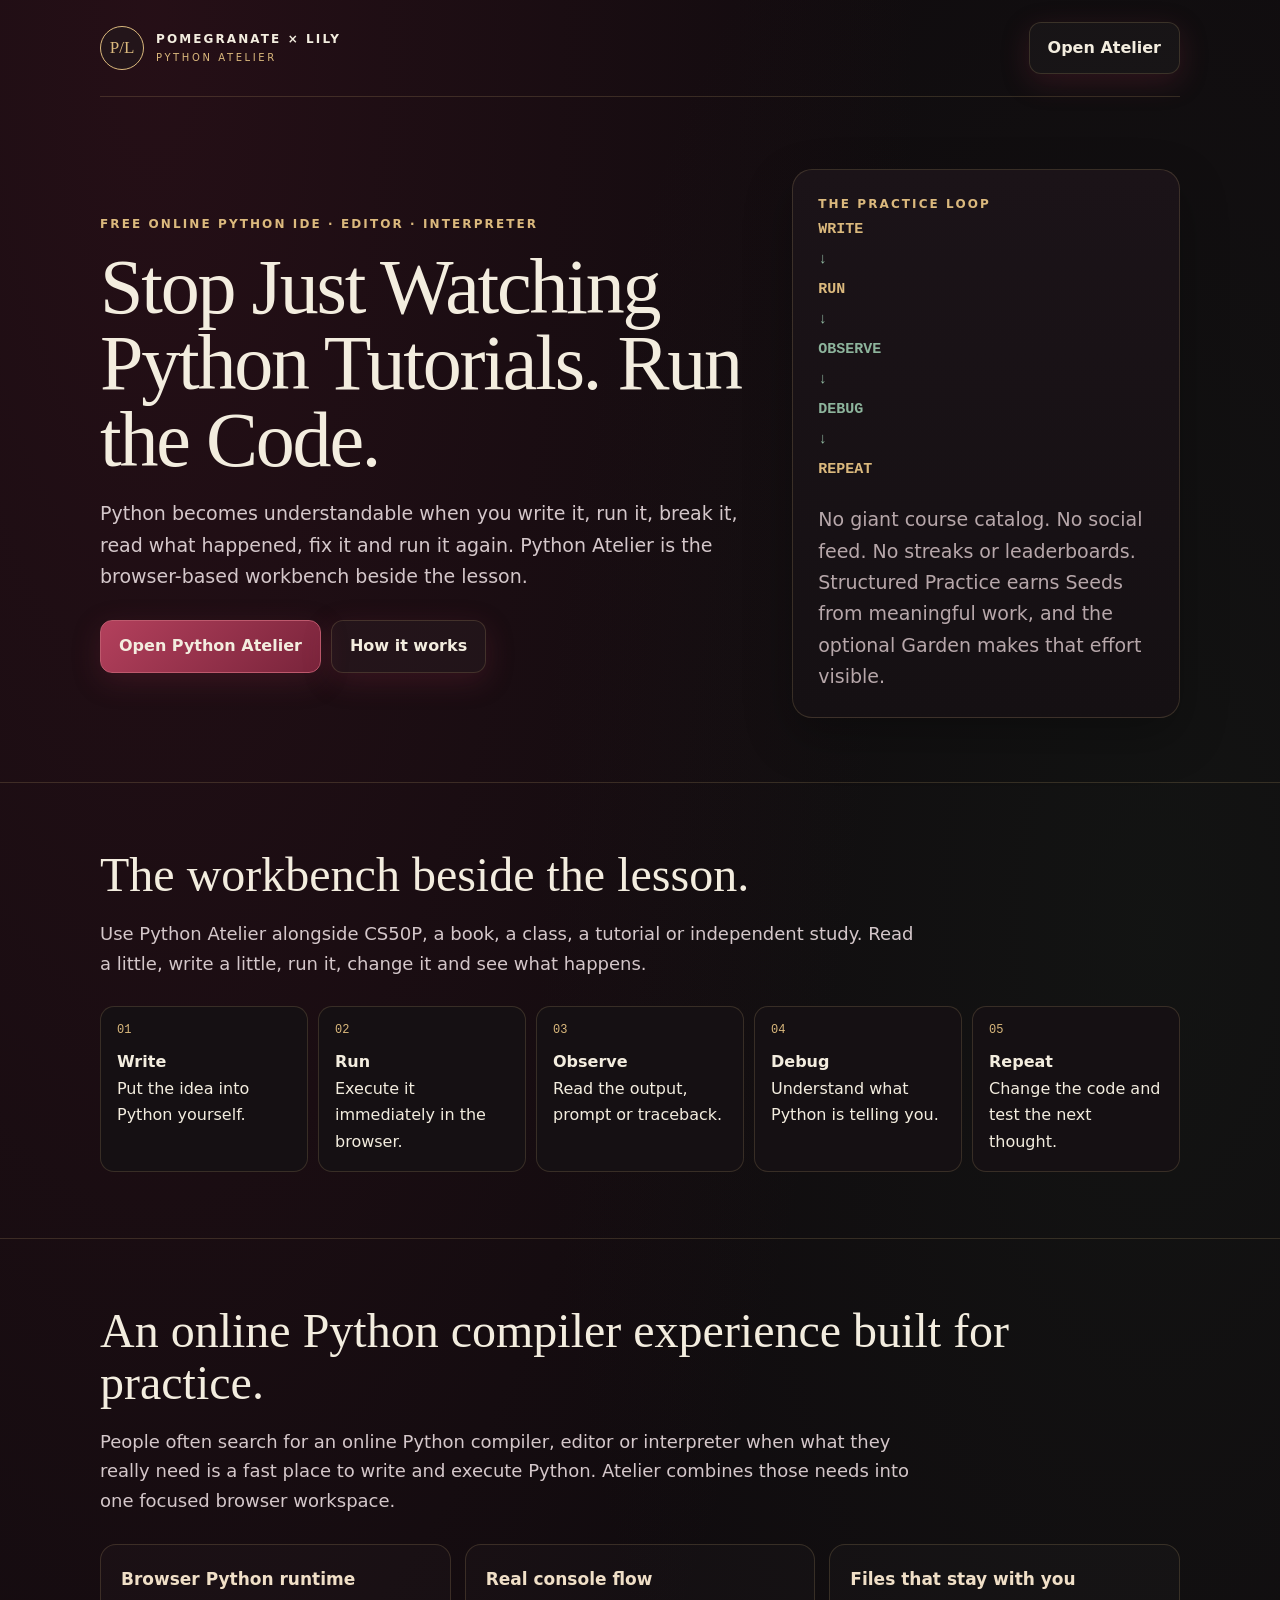
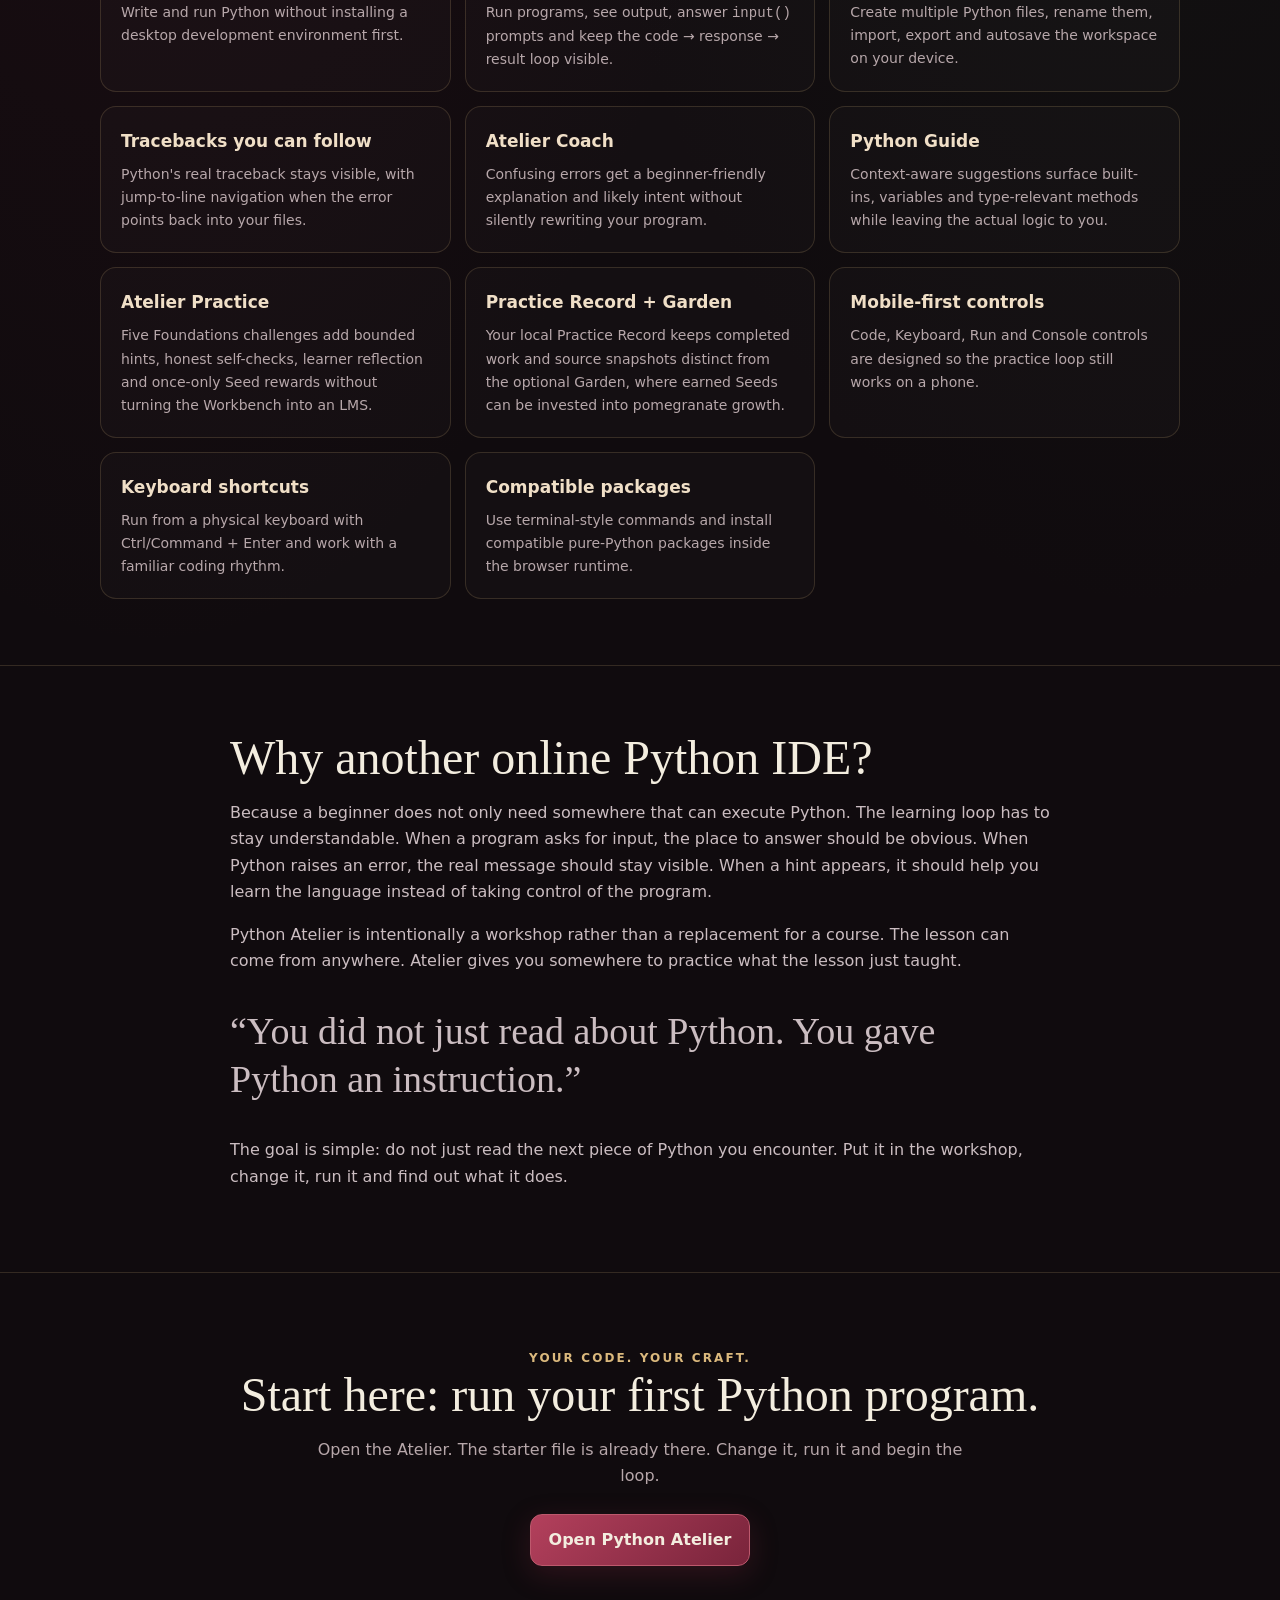
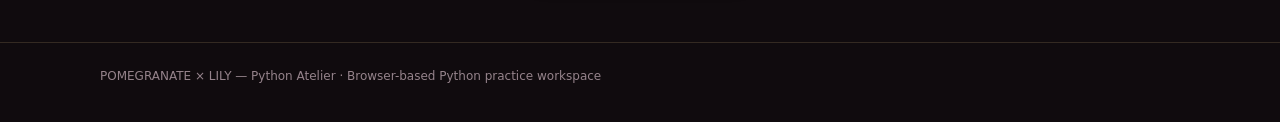
==== commit 9f2c43e4: "Update landing page for Practice and Garden" ====
--- a/index.html
+++ b/index.html
@@ -11,11 +11,11 @@
 <title>Online Python IDE, Editor & Interpreter — POMEGRANATE × LILY Python Atelier</title>
 <meta name="description" content="Write, run, debug and learn Python online with POMEGRANATE × LILY Python Atelier — a free browser-based Python IDE, editor, interpreter and beginner-focused coding workspace.">
 <meta name="robots" content="index,follow,max-image-preview:large">
-<link rel="canonical" href="https://editorhw12-max.github.io/Python-Engine/">
+<link rel="canonical" href="https://pomegranatexlily.github.io/Python-Atelier/">
 <meta property="og:type" content="website">
 <meta property="og:title" content="POMEGRANATE × LILY Python Atelier — Online Python IDE">
 <meta property="og:description" content="Stop just watching Python tutorials. Write the code, run it, inspect the result, debug it and run it again.">
-<meta property="og:url" content="https://editorhw12-max.github.io/Python-Engine/">
+<meta property="og:url" content="https://pomegranatexlily.github.io/Python-Atelier/">
 <meta name="twitter:card" content="summary">
 <meta name="twitter:title" content="POMEGRANATE × LILY Python Atelier">
 <meta name="twitter:description" content="A free browser-based Python IDE and practice workspace built around Write → Run → Observe → Debug → Repeat.">
@@ -25,7 +25,7 @@
   "@type":["WebApplication","SoftwareApplication"],
   "name":"POMEGRANATE × LILY — Python Atelier",
   "alternateName":"Online Python IDE & Interpreter",
-  "url":"https://editorhw12-max.github.io/Python-Engine/",
+  "url":"https://pomegranatexlily.github.io/Python-Atelier/",
   "applicationCategory":"DeveloperApplication",
   "applicationSubCategory":"EducationalApplication",
   "operatingSystem":"Any",
@@ -41,6 +41,8 @@
     "Tracebacks with jump-to-line navigation",
     "Atelier Coach error explanations",
     "Context-aware Python Guide suggestions",
+    "Structured Atelier Practice challenges and self-checks",
+    "Local Practice Record, Seeds and optional Atelier Garden",
     "Mobile-first coding controls",
     "Import, export and compatible package installation"
   ]
@@ -72,7 +74,7 @@
   <aside class="card">
     <div class="eyebrow">The practice loop</div>
     <div class="cycle"><b>WRITE</b><br>↓<br><b>RUN</b><br>↓<br>OBSERVE<br>↓<br>DEBUG<br>↓<br><b>REPEAT</b></div>
-    <p style="color:var(--mut);margin-bottom:0">No giant course catalog. No social feed. No points system. Just a focused place to practice the craft.</p>
+    <p style="color:var(--mut);margin-bottom:0">No giant course catalog. No social feed. No streaks or leaderboards. Structured Practice earns Seeds from meaningful work, and the optional Garden makes that effort visible.</p>
   </aside>
 </section>
 
@@ -101,6 +103,8 @@
       <article class="feature"><h3>Tracebacks you can follow</h3><p>Python's real traceback stays visible, with jump-to-line navigation when the error points back into your files.</p></article>
       <article class="feature"><h3>Atelier Coach</h3><p>Confusing errors get a beginner-friendly explanation and likely intent without silently rewriting your program.</p></article>
       <article class="feature"><h3>Python Guide</h3><p>Context-aware suggestions surface built-ins, variables and type-relevant methods while leaving the actual logic to you.</p></article>
+      <article class="feature"><h3>Atelier Practice</h3><p>Five Foundations challenges add bounded hints, honest self-checks, learner reflection and once-only Seed rewards without turning the Workbench into an LMS.</p></article>
+      <article class="feature"><h3>Practice Record + Garden</h3><p>Your local Practice Record keeps completed work and source snapshots distinct from the optional Garden, where earned Seeds can be invested into pomegranate growth.</p></article>
       <article class="feature"><h3>Mobile-first controls</h3><p>Code, Keyboard, Run and Console controls are designed so the practice loop still works on a phone.</p></article>
       <article class="feature"><h3>Keyboard shortcuts</h3><p>Run from a physical keyboard with Ctrl/Command + Enter and work with a familiar coding rhythm.</p></article>
       <article class="feature"><h3>Compatible packages</h3><p>Use terminal-style commands and install compatible pure-Python packages inside the browser runtime.</p></article>
